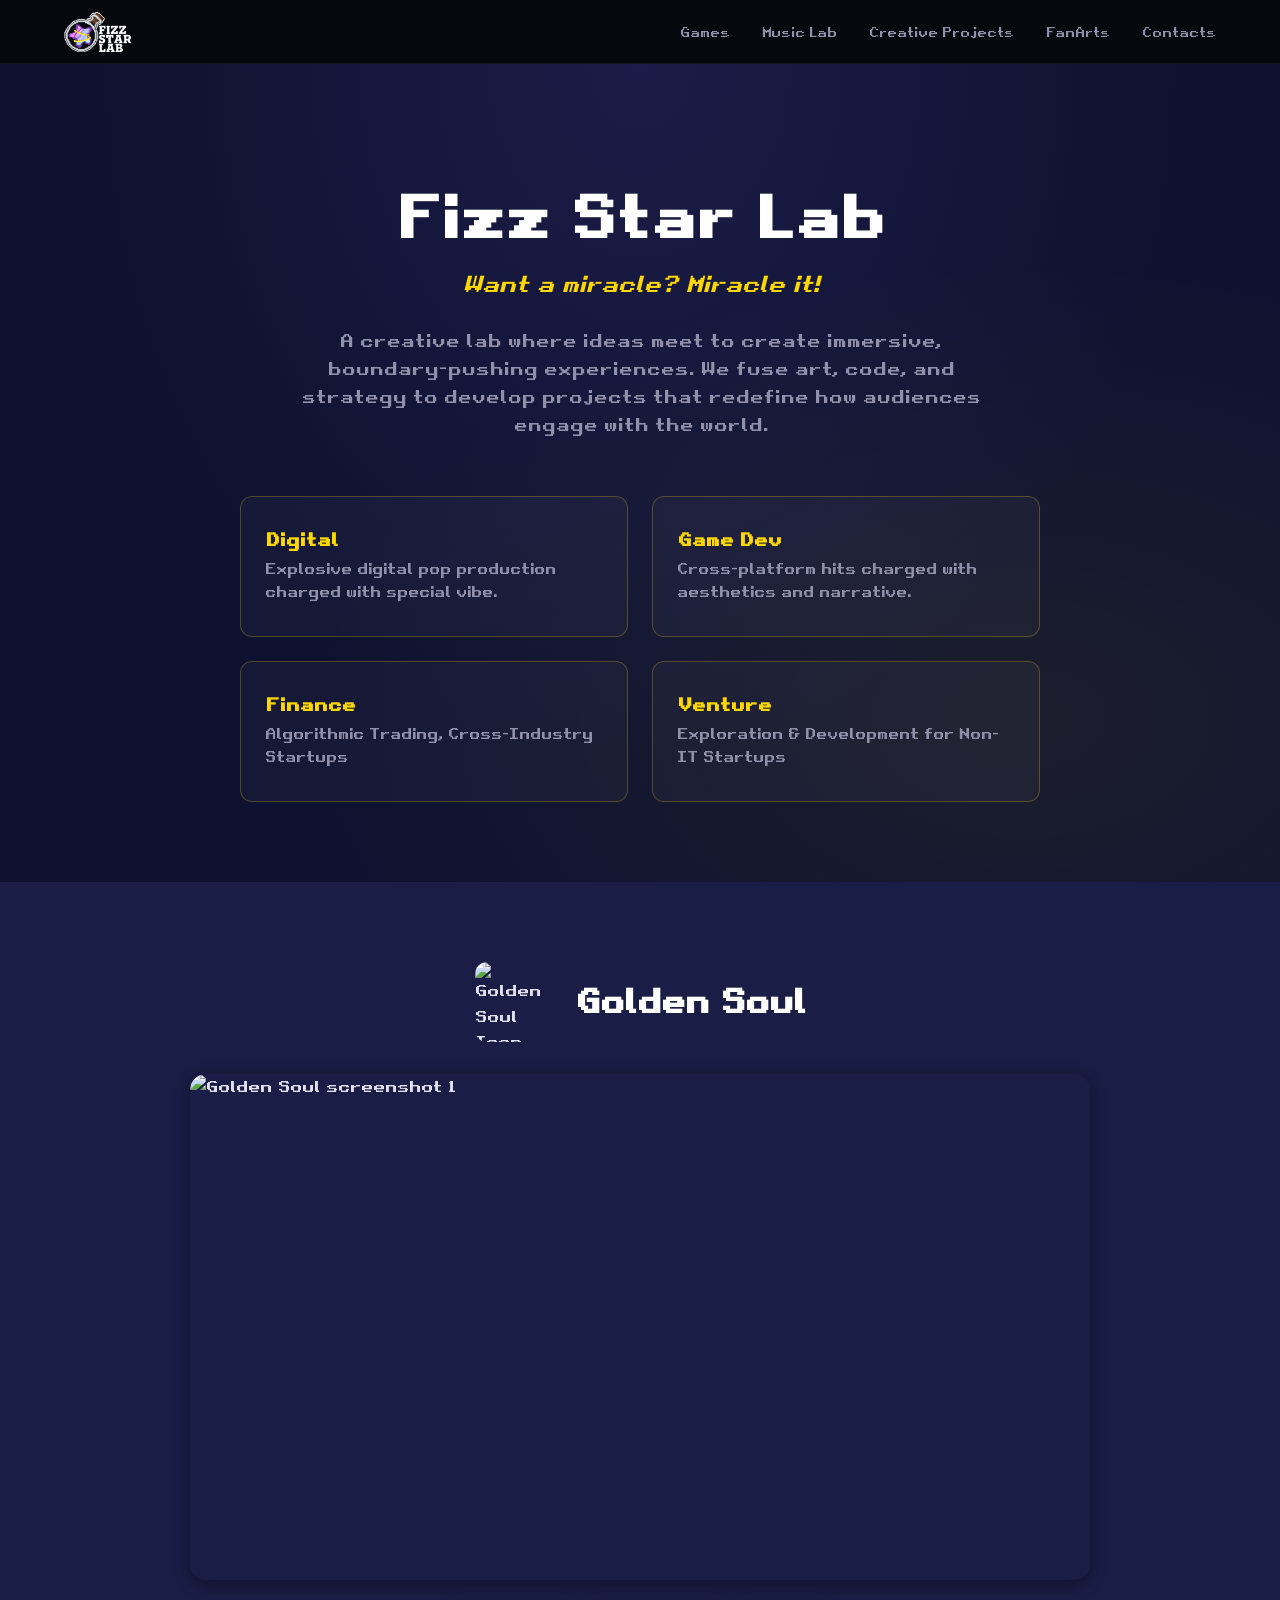
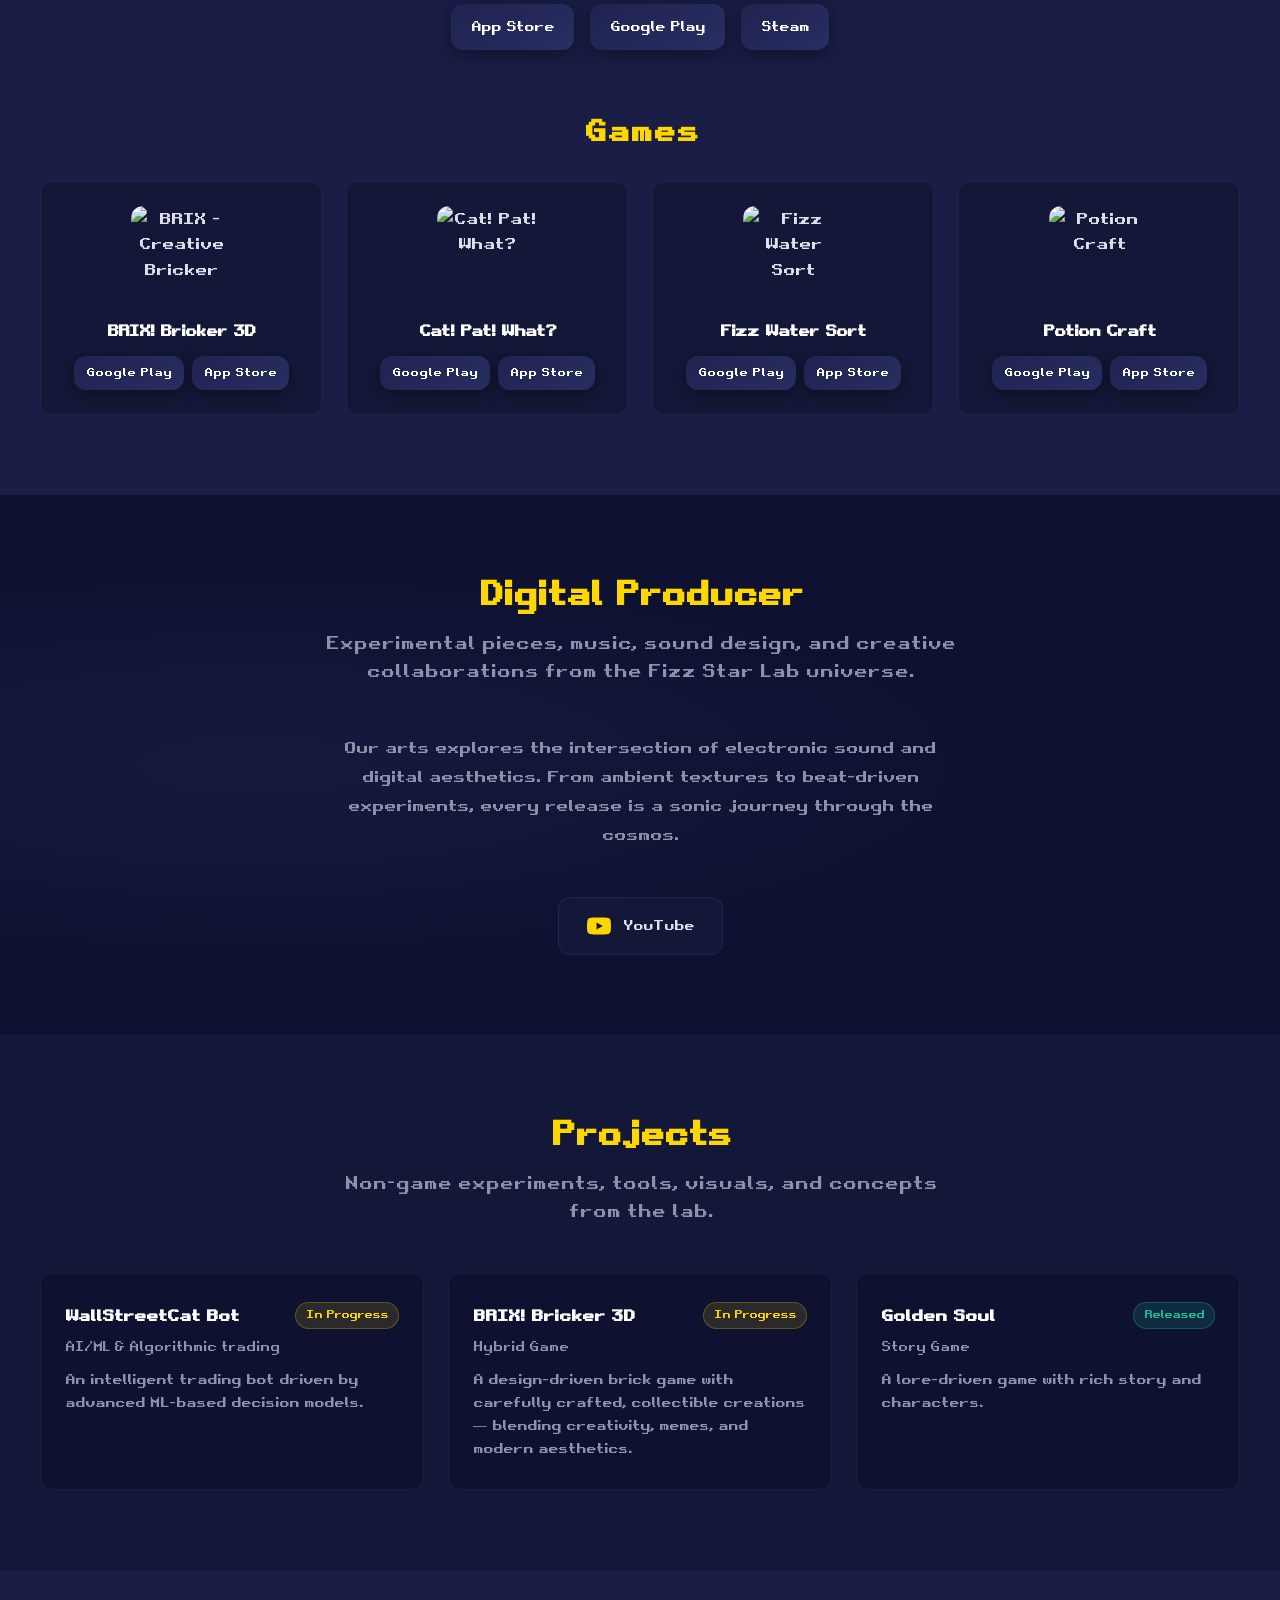
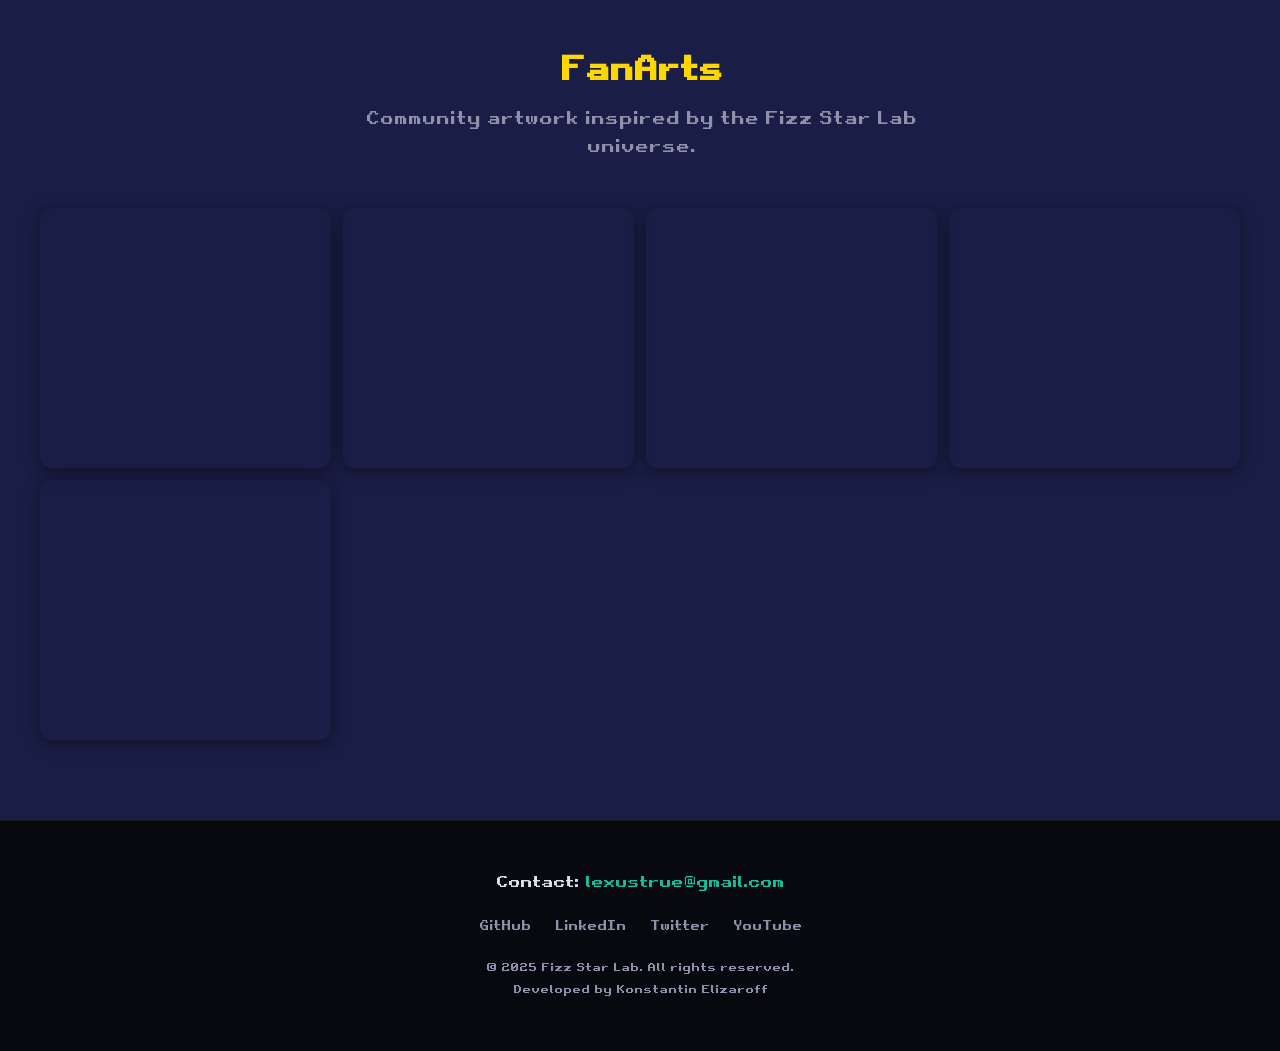
==== index.html @ 21f0bbc7 "SSS" ====
<!DOCTYPE html>
<html lang="en">
<head>
    <meta charset="UTF-8">
    <meta name="viewport" content="width=device-width, initial-scale=1.0">
    <title>Fizz Star Lab</title>
    <link rel="stylesheet" href="css/variables.css">
    <link rel="stylesheet" href="css/base.css">
    <link rel="stylesheet" href="css/header.css">
    <link rel="stylesheet" href="css/hero.css">
    <link rel="stylesheet" href="css/games.css">
    <link rel="stylesheet" href="css/music.css">
    <link rel="stylesheet" href="css/projects.css">
    <link rel="stylesheet" href="css/fanarts.css">
    <link rel="stylesheet" href="css/footer.css">
</head>
<body>

    <!-- Header -->
    <header class="header">
        <div class="header-inner">
            <a href="#" class="header-logo">
                <img src="Logo.png" alt="Fizz Star Lab">
            </a>
            <nav>
                <ul class="nav-list" id="nav-list">
                    <li><a href="#games">Games</a></li>
                    <li><a href="#music">Music Lab</a></li>
                    <li><a href="#projects">Creative Projects</a></li>
                    <li><a href="#fanarts">FanArts</a></li>
                    <li><a href="#contacts">Contacts</a></li>
                </ul>
            </nav>
            <button class="nav-toggle" id="nav-toggle" aria-label="Toggle navigation">
                <span></span>
                <span></span>
                <span></span>
            </button>
        </div>
    </header>

    <main>

        <!-- Hero -->
        <section class="hero" id="hero">
            <div class="hero-inner">
                <h1>Fizz Star Lab</h1>
                <p class="hero-tagline">Want a miracle? Miracle it!</p>
                <p class="hero-description">A creative lab where ideas meet to create immersive, boundary-pushing experiences. We fuse art, code, and strategy to develop projects that redefine how audiences engage with the world.</p>

                <div class="hero-blocks">
                    <div class="hero-block">
                        <h3>Digital</h3>
                        <p>Explosive digital pop production charged with special vibe.</p>
                    </div>
                    <div class="hero-block">
                        <h3>Game Dev</h3>
                        <p>Cross-platform hits charged with aesthetics and narrative.</p>
                    </div>
                    <div class="hero-block">
                        <h3>Finance</h3>
                        <p>Algorithmic Trading, Cross-Industry Startups</p>
                    </div>
                    <div class="hero-block">
                        <h3>Venture</h3>
                        <p>Exploration & Development for Non-IT Startups</p>
                    </div>

                </div>
            </div>
        </section>

        <!-- Games -->
        <section class="games" id="games">

            <!-- Featured Game -->
            <div class="featured-game">
                <div class="game-header">
                    <img src="https://play-lh.googleusercontent.com/RQb5wXfgSaN10TaT68NYY-F5leTixrLYQvpciBe3yD_vZ_hIrSQ9MDxgzmvte7-kuQ=w480-h960" alt="Golden Soul Icon">
                    <h2>Golden Soul</h2>
                </div>

                <div class="carousel-container">
                    <div class="carousel-track" id="carousel-track">
                        <div class="carousel-item"><img src="https://play-lh.googleusercontent.com/cd1hkx2wunryaz6hon7ZM-L05PI-WrTWgqg_xlVYeYN20N4nrsreixSoh0e4rxhBa-oh=w1052-h592" alt="Golden Soul screenshot 1"></div>
                        <div class="carousel-item"><img src="https://play-lh.googleusercontent.com/m3zrQJurebPhJOngMb-CbPkQ2h8HHdvFBBdxhyxqOncNB2In1sL4j_1gTLVi960uDO6i=w1052-h592" alt="Golden Soul screenshot 2"></div>
                        <div class="carousel-item"><img src="https://play-lh.googleusercontent.com/sHex5SbLeKKI-CxneqzYoWuBx6HSpEm4B3xRPvm2gfTM7kVStRHJKKlgXT3KerECA0Qt=w1052-h592" alt="Golden Soul screenshot 3"></div>
                        <div class="carousel-item"><img src="https://play-lh.googleusercontent.com/9dGY7IeJx8TojmcLaXBxTZvQgFbYJJXNlLy0V9Q1P_nBSRe-49RBLyyC949n_KKJuA=w1052-h592" alt="Golden Soul screenshot 4"></div>
                        <div class="carousel-item"><img src="https://play-lh.googleusercontent.com/FOaPC4JAmIQ-HxgFaxS_WCdVHlozp3-cnuoENw41l1bWoMbTLS6i0LLT_WjA-WitQgE=w1052-h592" alt="Golden Soul screenshot 5"></div>
                        <div class="carousel-item"><img src="https://play-lh.googleusercontent.com/yTydUwbCr6p2yEvReb1Z4uLen9laDDUItE1Vh40aVZGMY3QJW3GzGOFn3gY9BshvAuA=w1052-h592" alt="Golden Soul screenshot 6"></div>
                    </div>
                </div>

                <div class="store-buttons">
                    <a class="store-btn" href="https://apps.apple.com/us/app/golden-soul/id6499178439" target="_blank">App Store</a>
                    <a class="store-btn" href="https://play.google.com/store/apps/details?id=com.Lexuslight.Goldensoul" target="_blank">Google Play</a>
                    <a class="store-btn" href="https://store.steampowered.com/app/3410120/Golden_Soul" target="_blank">Steam</a>
                </div>
            </div>

            <!-- More Games -->
            <div class="more-games">
                <h2>Games</h2>
                <div class="games-grid">

                    <div class="game-card">
                        <img src="https://play-lh.googleusercontent.com/Z0gl4DE6Qfkoxyq5HENMUImmR_oz20Yl1lIcI10MakXgC20HR5hXcLncznztwBQDjAiwmtJq913rOecLoonGgg=w480-h960" alt="BRIX - Creative Bricker">
                        <h3>BRIX! Bricker 3D</h3>
                        <div class="store-buttons">
                            <a class="store-btn" href="https://play.google.com/store/apps/details?id=com.FizzStarLab.BrixBricker&hl=en" target="_blank">Google Play</a>
                            <a class="store-btn" href="https://apps.apple.com/us/app/brix-constructor-3d/id6751990536" target="_blank">App Store</a>
                        </div>
                    </div>

                    <div class="game-card">
                        <img src="https://play-lh.googleusercontent.com/1m1oPZGiB8x6e2OututmSntbVlAKAiz8lew-3jAUKRM_bTYv9sQVfOSP28m2veNoBqM=w480-h960" alt="Cat! Pat! What?">
                        <h3>Cat! Pat! What?</h3>
                        <div class="store-buttons">
                            <a class="store-btn" href="https://play.google.com/store/apps/details?id=com.FizzStarLab.WordCatPatWhat&hl=en" target="_blank">Google Play</a>
                            <a class="store-btn" href="https://apps.apple.com/us/app/word-mystery-cat-pat-what/id6717603714" target="_blank">App Store</a>
                        </div>
                    </div>

                    <div class="game-card">
                        <img src="https://play-lh.googleusercontent.com/ueZBmd_ZDuFHd8c-DYZS24X17L_DpJK0_Nz_dvYPvPLW-KOBPRM7nk12VkmmCMJ8lgk=w480-h960" alt="Fizz Water Sort">
                        <h3>Fizz Water Sort</h3>
                        <div class="store-buttons">
                            <a class="store-btn" href="https://play.google.com/store/apps/details?id=com.FizzStarLab.FizzWaterSort&hl=en" target="_blank">Google Play</a>
                            <a class="store-btn" href="https://apps.apple.com/ml/app/relax-zone-fizzy-color-sort/id6737144352" target="_blank">App Store</a>
                        </div>
                    </div>

                    <div class="game-card">
                        <img src="https://play-lh.googleusercontent.com/6ZVS8US9OW-OfcoGjFP3MMjeYM0ZYMNqYNfR5jd0KXezVN2GahBo0VdJQ61OMnCzsi4=w480-h960" alt="Potion Craft">
                        <h3>Potion Craft</h3>
                        <div class="store-buttons">
                            <a class="store-btn" href="https://play.google.com/store/apps/details?id=com.FizzStarLab.PotionCraft&hl=en" target="_blank">Google Play</a>
                            <a class="store-btn" href="https://apps.apple.com/tw/app/potion-sort-pixel-color-sort/id6737445364" target="_blank">App Store</a>
                        </div>
                    </div>

                </div>
            </div>
        </section>

        <!-- Music Label -->
        <section class="music" id="music">
            <div class="music-inner">
                <h2 class="section-title">Digital Producer</h2>
                <p class="section-subtitle">Experimental pieces, music, sound design, and creative collaborations from the Fizz Star Lab universe.</p>

                <p class="music-intro">Our arts explores the intersection of electronic sound and digital aesthetics. From ambient textures to beat-driven experiments, every release is a sonic journey through the cosmos.</p>

                <div class="music-platforms">

                    <a class="music-link" href="https://www.youtube.com/@TheRealLexusLight" target="_blank">
                        <svg viewBox="0 0 24 24" xmlns="http://www.w3.org/2000/svg"><path d="M23.498 6.186a3.016 3.016 0 0 0-2.122-2.136C19.505 3.545 12 3.545 12 3.545s-7.505 0-9.377.505A3.017 3.017 0 0 0 .502 6.186C0 8.07 0 12 0 12s0 3.93.502 5.814a3.016 3.016 0 0 0 2.122 2.136c1.871.505 9.376.505 9.376.505s7.505 0 9.377-.505a3.015 3.015 0 0 0 2.122-2.136C24 15.93 24 12 24 12s0-3.93-.502-5.814zM9.545 15.568V8.432L15.818 12l-6.273 3.568z"/></svg>
                        YouTube
                    </a>
                    <!-- <a class="music-link" href="#" target="_blank" >
                        <svg viewBox="0 0 24 24" xmlns="http://www.w3.org/2000/svg"><path d="M1.175 12.225c-.051 0-.094.046-.101.1l-.233 2.154.233 2.105c.007.058.05.098.101.098.05 0 .09-.04.099-.098l.255-2.105-.27-2.154c-.009-.06-.049-.1-.084-.1zm1.697-1.225c-.064 0-.116.05-.124.108l-.217 3.276.217 3.153c.008.06.06.108.124.108.063 0 .115-.049.123-.108l.246-3.153-.246-3.276c-.008-.058-.06-.108-.123-.108zm1.77-.755c-.076 0-.14.06-.148.13l-.195 4.031.195 3.862c.008.07.072.13.148.13.074 0 .137-.06.145-.13l.22-3.862-.22-4.031c-.008-.07-.071-.13-.145-.13zm1.783-.391c-.09 0-.163.07-.171.155l-.175 4.422.175 4.117c.008.085.082.155.171.155.088 0 .161-.07.169-.155l.197-4.117-.197-4.422c-.008-.085-.081-.155-.169-.155zm1.799-.391c-.101 0-.185.084-.192.185l-.156 4.813.156 4.334c.007.101.091.185.192.185.1 0 .184-.084.191-.185l.176-4.334-.176-4.813c-.007-.101-.091-.185-.191-.185zm1.824-.235c-.114 0-.207.094-.213.21l-.138 5.048.138 4.489c.006.116.099.21.213.21.114 0 .207-.094.213-.21l.155-4.489-.155-5.048c-.006-.116-.099-.21-.213-.21zm1.84.094c-.126 0-.228.104-.234.234l-.119 4.72.119 4.621c.006.13.108.234.234.234.125 0 .227-.104.233-.234l.134-4.621-.134-4.72c-.006-.13-.108-.234-.233-.234zm1.864-.546c-.14 0-.253.114-.259.26l-.1 5.266.1 4.715c.006.145.119.26.259.26.139 0 .252-.115.258-.26l.113-4.715-.113-5.266c-.006-.146-.119-.26-.258-.26zm1.883-.3c-.152 0-.275.124-.281.28l-.082 5.566.082 4.777c.006.156.129.28.281.28.151 0 .274-.124.28-.28l.093-4.777-.093-5.566c-.006-.156-.129-.28-.28-.28zm1.912-.225c-.165 0-.3.135-.305.305l-.063 5.791.063 4.812c.005.17.14.305.305.305.164 0 .299-.135.304-.305l.071-4.812-.071-5.791c-.005-.17-.14-.305-.304-.305zm1.932.228c-.178 0-.321.145-.327.328l-.044 5.563.044 4.831c.006.183.149.328.327.328.177 0 .32-.145.326-.328l.049-4.831-.049-5.563c-.006-.183-.149-.328-.326-.328zm1.951-.775c-.19 0-.344.155-.35.35l-.025 6.338.025 4.825c.006.195.16.35.35.35.189 0 .343-.155.349-.35l.028-4.825-.028-6.338c-.006-.195-.16-.35-.349-.35zm1.97-.295c-.202 0-.366.165-.371.371l-.007 6.633.007 4.811c.005.206.169.371.371.371.201 0 .365-.165.37-.371l.008-4.811-.008-6.633c-.005-.206-.169-.371-.37-.371zm2.643 2.423c-.106 0-.192.043-.265.107-.073.064-.119.155-.119.261v4.337c0 .106.046.197.119.261.073.064.159.107.265.107.105 0 .191-.043.264-.107.073-.064.119-.155.119-.261V12.26c0-.106-.046-.197-.119-.261-.073-.064-.159-.107-.264-.107zm-1.358.528c-.213 0-.386.174-.391.389v4.016c.005.215.178.389.391.389.213 0 .386-.174.391-.389v-4.016c-.005-.215-.178-.389-.391-.389z"/></svg>
                        SoundCloud
                    </a>
                    <a class="music-link" href="#" target="_blank">
                        <svg viewBox="0 0 24 24" xmlns="http://www.w3.org/2000/svg"><path d="M12 0C5.4 0 0 5.4 0 12s5.4 12 12 12 12-5.4 12-12S18.66 0 12 0zm5.521 17.34c-.24.359-.66.48-1.021.24-2.82-1.74-6.36-2.101-10.561-1.141-.418.122-.779-.179-.899-.539-.12-.421.18-.78.54-.9 4.56-1.021 8.52-.6 11.64 1.32.42.18.479.659.301 1.02zm1.44-3.3c-.301.42-.841.6-1.262.3-3.239-1.98-8.159-2.58-11.939-1.38-.479.12-1.02-.12-1.14-.6-.12-.48.12-1.021.6-1.141C9.6 9.9 15 10.561 18.72 12.84c.361.181.54.78.241 1.2zm.12-3.36C15.24 8.4 8.82 8.16 5.16 9.301c-.6.179-1.2-.181-1.38-.721-.18-.601.18-1.2.72-1.381 4.26-1.26 11.28-1.02 15.721 1.621.539.3.719 1.02.419 1.56-.299.421-1.02.599-1.559.3z"/></svg>
                        Spotify
                    </a>
                     -->
                </div>
            </div>
        </section>

        <!-- Creative Projects -->
        <section class="projects" id="projects">
            <div class="projects-inner">
                <h2 class="section-title">Projects</h2>
                <p class="section-subtitle">Non-game experiments, tools, visuals, and concepts from the lab.</p>

                <div class="projects-grid">

                    <div class="project-card">
                        <div class="project-card-header">
                            <h3>WallStreetCat Bot</h3>
                            <span class="project-status in-progress">In Progress</span>
                        </div>
                        <p class="project-type">AI/ML & Algorithmic trading</p>
                        <p class="project-description">An intelligent trading bot driven by advanced ML-based decision models.</p>
                    </div>

                    <div class="project-card">
                        <div class="project-card-header">
                            <h3>BRIX! Bricker 3D</h3>
                            <span class="project-status in-progress">In Progress</span>
                        </div>
                        <p class="project-type">Hybrid Game</p>
                        <p class="project-description">A design-driven brick game with carefully crafted, collectible creations — blending creativity, memes, and modern aesthetics.</p>
                    </div>
                    
                    <div class="project-card">
                        <div class="project-card-header">
                            <h3>Golden Soul</h3>
                            <span class="project-status released">Released</span>
                        </div>
                        <p class="project-type">Story Game</p>
                        <p class="project-description">A lore-driven game with rich story and characters.</p>
                    </div>
<!-- 
                    <div class="project-card">
                        <div class="project-card-header">
                            <h3>Neon Synthesis</h3>
                            <span class="project-status concept">Concept</span>
                        </div>
                        <p class="project-type">Audio-Visual Experiment</p>
                        <p class="project-description">An audio-reactive visual experience that transforms sound frequencies into flowing neon geometry in real time.</p>
                    </div> -->

                </div>
            </div>
        </section>

        <!-- FanArts -->
        <section class="fanarts" id="fanarts">
            <div class="fanarts-inner">
                <h2 class="section-title">FanArts</h2>
                <p class="section-subtitle">Community artwork inspired by the Fizz Star Lab universe.</p>

                <div class="fanarts-gallery">
                    <a class="fanart-item" href="https://sun9-3.userapi.com/impg/LIcZ_xhUK1RLuwK6n51hihM6Ym8Vli-o58EjXg/XHnXGgoMMvQ.jpg?size=1200x900&quality=95&sign=7dc73fd73625f7ef5d6a2180c856c551&type=album" target="_blank" style="background-image: url('https://sun9-3.userapi.com/impg/LIcZ_xhUK1RLuwK6n51hihM6Ym8Vli-o58EjXg/XHnXGgoMMvQ.jpg?size=1200x900&quality=95&sign=7dc73fd73625f7ef5d6a2180c856c551&type=album');"></a>
                    <a class="fanart-item" href="https://sun9-42.userapi.com/impg/kZoBg6klr-T_ggzjTcEfGCCbeiqQTmY1WL7pPA/4pmVGqnohQM.jpg?size=2310x2089&quality=95&sign=94c31d6816f6ba90148e14ca97497483&type=album" target="_blank" style="background-image: url('https://sun9-42.userapi.com/impg/kZoBg6klr-T_ggzjTcEfGCCbeiqQTmY1WL7pPA/4pmVGqnohQM.jpg?size=2310x2089&quality=95&sign=94c31d6816f6ba90148e14ca97497483&type=album');"></a>
                    <a class="fanart-item" href="https://sun9-12.userapi.com/impg/noQCPSrFU1rk3LI6xAHWDPI-fdjyCJKZRAa4Pw/2hn2hyOnXLQ.jpg?size=2000x2000&quality=95&sign=b56c45cd82ee08a0ca0370f7bd4aaa1b&type=album" target="_blank" style="background-image: url('https://sun9-12.userapi.com/impg/noQCPSrFU1rk3LI6xAHWDPI-fdjyCJKZRAa4Pw/2hn2hyOnXLQ.jpg?size=2000x2000&quality=95&sign=b56c45cd82ee08a0ca0370f7bd4aaa1b&type=album');"></a>
                    <a class="fanart-item" href="https://sun9-33.userapi.com/impg/4_HtjVuROozF315S-kpJ8HZD0g_mN_OODdUMAw/SAgjqXfSR5c.jpg?size=1100x972&quality=95&sign=5cef702329b9f1414fb01515f1211ecf&type=album" target="_blank" style="background-image: url('https://sun9-33.userapi.com/impg/4_HtjVuROozF315S-kpJ8HZD0g_mN_OODdUMAw/SAgjqXfSR5c.jpg?size=1100x972&quality=95&sign=5cef702329b9f1414fb01515f1211ecf&type=album');"></a>
                    <a class="fanart-item" href="https://sun9-52.userapi.com/impg/6lv_Lc7lC0j2rDnBBFuUXC4BcjANY05ywlDQdg/S_ZN0ACZfY8.jpg?size=2560x1829&quality=95&sign=84cb4042bf9d03442def148f65d06b5f&type=album" target="_blank" style="background-image: url('https://sun9-52.userapi.com/impg/6lv_Lc7lC0j2rDnBBFuUXC4BcjANY05ywlDQdg/S_ZN0ACZfY8.jpg?size=2560x1829&quality=95&sign=84cb4042bf9d03442def148f65d06b5f&type=album');"></a>
                </div>
            </div>
        </section>

    </main>

    <!-- Footer -->
    <footer class="footer" id="contacts">
        <div class="footer-inner">
            <div class="footer-contact">
                <p>Contact: <a href="mailto:lexustrue@gmail.com">lexustrue@gmail.com</a></p>
            </div>
            <div class="footer-social">
                <a href="https://github.com/lexuslight" target="_blank">GitHub</a>
                <a href="https://www.linkedin.com/in/konstantin-elizaroff-511846232/" target="_blank">LinkedIn</a>
                <a href="https://x.com/lexus_light" target="_blank">Twitter</a>
                <a href="https://www.youtube.com/@TheRealLexusLight" target="_blank">YouTube</a>
            </div>
            <div class="footer-copy">
                <p>&copy; 2025 Fizz Star Lab. All rights reserved.</p>
                <p>Developed by Konstantin Elizaroff</p>
            </div>
        </div>
    </footer>

    <script src="js/main.js"></script>

</body>
</html>
---- css/variables.css ----
:root {
    /* Background colors */
    --bg-primary: #08080f;
    --bg-surface-1: #0e1230;
    --bg-surface-2: #141838;
    --bg-surface-3: #1a1d45;
    --bg-surface-4: #1f2350;

    /* Accent colors */
    --accent-gold: #ffd700;
    --accent-gold-dim: rgba(255, 215, 0, 0.1);
    --accent-gold-border: rgba(255, 215, 0, 0.25);
    --accent-violet: #7b68ee;

    /* Text colors */
    --text-primary: #e0e0ec;
    --text-secondary: #9090aa;
    --text-white: #ffffff;
    --text-link: #1abc9c;

    /* Typography */
    --font-primary: 'RetroGaming', sans-serif;

    /* Layout */
    --max-width: 1200px;
    --header-height: 64px;
    --section-padding: 80px 24px;
    --section-padding-mobile: 48px 16px;

    /* Transitions */
    --transition-fast: 0.2s ease;
    --transition-base: 0.3s ease;

    /* Borders & Shadows */
    --radius-md: 12px;
    --radius-lg: 16px;
    --shadow-card: 0 4px 16px rgba(0, 0, 0, 0.4);
    --shadow-card-hover: 0 8px 32px rgba(0, 0, 0, 0.5);
}
---- css/base.css ----
@font-face {
    font-family: 'RetroGaming';
    src: url('../Retro Gaming.ttf') format('truetype');
    font-weight: normal;
    font-style: normal;
    font-display: swap;
}

*,
*::before,
*::after {
    margin: 0;
    padding: 0;
    box-sizing: border-box;
}

html {
    scroll-behavior: smooth;
    scroll-padding-top: var(--header-height);
}

body {
    font-family: var(--font-primary);
    line-height: 1.6;
    color: var(--text-primary);
    background: var(--bg-primary);
}

img {
    max-width: 100%;
    height: auto;
    display: block;
}

a {
    color: inherit;
    text-decoration: none;
}

ul {
    list-style: none;
}

h1, h2, h3 {
    line-height: 1.2;
    color: var(--text-white);
}

.section-inner {
    max-width: var(--max-width);
    margin: 0 auto;
}

.section-title {
    font-size: 2em;
    color: var(--accent-gold);
    margin-bottom: 16px;
    text-align: center;
}

.section-subtitle {
    font-size: 1.1em;
    color: var(--text-secondary);
    text-align: center;
    max-width: 640px;
    margin: 0 auto 48px;
}

.card {
    background: var(--bg-surface-2);
    border: 1px solid rgba(255, 255, 255, 0.05);
    border-radius: var(--radius-md);
    padding: 24px;
    transition: transform var(--transition-base), box-shadow var(--transition-base);
}

.card:hover {
    transform: translateY(-4px);
    box-shadow: var(--shadow-card-hover);
}

.visually-hidden {
    position: absolute;
    width: 1px;
    height: 1px;
    overflow: hidden;
    clip: rect(0, 0, 0, 0);
    white-space: nowrap;
}
---- css/header.css ----
/* ── Sticky Header ── */
.header {
    position: sticky;
    top: 0;
    z-index: 100;
    height: var(--header-height);
    background: rgba(8, 8, 15, 0.92);
    backdrop-filter: blur(12px);
    -webkit-backdrop-filter: blur(12px);
    border-bottom: 1px solid rgba(255, 255, 255, 0.06);
}

.header-inner {
    max-width: var(--max-width);
    margin: 0 auto;
    height: 100%;
    display: flex;
    align-items: center;
    justify-content: space-between;
    padding: 0 24px;
}

/* Logo */
.header-logo img {
    height: 40px;
    width: auto;
}

/* Navigation */
.nav-list {
    display: flex;
    gap: 32px;
}

.nav-list a {
    font-size: 0.75em;
    color: var(--text-secondary);
    transition: color var(--transition-fast);
    white-space: nowrap;
}

.nav-list a:hover {
    color: var(--accent-gold);
}

/* Mobile toggle */
.nav-toggle {
    display: none;
    background: none;
    border: none;
    cursor: pointer;
    padding: 4px;
    flex-direction: column;
    gap: 5px;
}

.nav-toggle span {
    display: block;
    width: 24px;
    height: 2px;
    background: var(--text-primary);
    border-radius: 2px;
    transition: transform var(--transition-base), opacity var(--transition-base);
}

/* Mobile toggle active state */
.nav-toggle.active span:nth-child(1) {
    transform: translateY(7px) rotate(45deg);
}

.nav-toggle.active span:nth-child(2) {
    opacity: 0;
}

.nav-toggle.active span:nth-child(3) {
    transform: translateY(-7px) rotate(-45deg);
}

/* ── Responsive ── */
@media (max-width: 768px) {
    .nav-toggle {
        display: flex;
    }

    .nav-list {
        position: fixed;
        top: var(--header-height);
        left: 0;
        right: 0;
        bottom: 0;
        flex-direction: column;
        align-items: center;
        justify-content: center;
        gap: 32px;
        background: rgba(8, 8, 15, 0.97);
        backdrop-filter: blur(16px);
        -webkit-backdrop-filter: blur(16px);
        opacity: 0;
        visibility: hidden;
        transition: opacity var(--transition-base), visibility var(--transition-base);
    }

    .nav-list.open {
        opacity: 1;
        visibility: visible;
    }

    .nav-list a {
        font-size: 1em;
    }

}

@media (max-width: 768px) {
  .nav-list,
  .nav-toggle {
    display: none !important;
  }
}
---- css/hero.css ----
/* ── Hero Section ── */
.hero {
    padding: 120px 24px 80px;
    text-align: center;
    background:
        radial-gradient(ellipse at 50% 0%, rgba(123, 104, 238, 0.12) 0%, transparent 60%),
        radial-gradient(ellipse at 80% 80%, rgba(255, 215, 0, 0.06) 0%, transparent 50%),
        var(--bg-surface-1);
}

.hero-inner {
    max-width: var(--max-width);
    margin: 0 auto;
}

.hero h1 {
    font-size: 3.5em;
    color: var(--text-white);
    margin-bottom: 16px;
    letter-spacing: 0.02em;
}

.hero-tagline {
    font-size: 1.4em;
    color: var(--accent-gold);
    font-style: italic;
    margin-bottom: 24px;
}

.hero-description {
    font-size: 1.1em;
    color: var(--text-secondary);
    max-width: 700px;
    margin: 0 auto 56px;
}

/* Hero sub-blocks */
.hero-blocks {
    display: grid;
    grid-template-columns: repeat(2, 1fr);
    gap: 24px;
    max-width: 800px;
    margin: 0 auto;
}

.hero-block {
    padding: 32px 24px;
    background: rgba(255, 255, 255, 0.03);
    border: 1px solid var(--accent-gold-border);
    border-radius: var(--radius-md);
    text-align: left;
    transition: background var(--transition-base);
}

.hero-block:hover {
    background: rgba(255, 215, 0, 0.05);
}

.hero-block h3 {
    font-size: 1.1em;
    color: var(--accent-gold);
    margin-bottom: 8px;
}

.hero-block p {
    font-size: 0.9em;
    color: var(--text-secondary);
}

/* ── Responsive ── */
@media (max-width: 768px) {
    .hero {
        padding: 80px 16px 56px;
    }

    .hero h1 {
        font-size: 2.2em;
    }

    .hero-tagline {
        font-size: 1.1em;
    }

    .hero-description {
        font-size: 0.9em;
        margin-bottom: 40px;
    }

    .hero-blocks {
        grid-template-columns: 1fr;
    }
}
---- css/games.css ----
/* ── Games Section ── */
.games {
    padding: var(--section-padding);
    background: var(--bg-surface-3);
}

/* Featured Game */
.featured-game {
    max-width: var(--max-width);
    margin: 0 auto 64px;
}

.game-header {
    display: flex;
    align-items: center;
    justify-content: center;
    gap: 20px;
    margin-bottom: 32px;
}

.game-header img {
    width: 80px;
    height: 80px;
    border-radius: var(--radius-md);
}

.game-header h2 {
    font-size: 2em;
    color: var(--text-white);
    margin: 0;
}

/* Carousel */
.carousel-container {
    overflow: hidden;
    width: 100%;
    max-width: 900px;
    margin: 0 auto;
    border-radius: var(--radius-lg);
    box-shadow: var(--shadow-card);
}

.carousel-track {
    display: flex;
    transition: transform 0.5s ease;
}

.carousel-item {
    min-width: 100%;
}

.carousel-item img {
    width: 100%;
    height: auto;
    aspect-ratio: 16 / 9;
    object-fit: cover;
    display: block;
}

/* Store buttons */
.store-buttons {
    display: flex;
    justify-content: center;
    gap: 16px;
    margin-top: 24px;
    flex-wrap: wrap;
}

.store-btn {
    display: inline-block;
    padding: 12px 20px;
    font-size: 0.85em;
    font-family: var(--font-primary);
    color: var(--text-white);
    background: linear-gradient(145deg, var(--bg-surface-4), #292e63);
    border-radius: var(--radius-md);
    box-shadow: var(--shadow-card);
    transition: background var(--transition-base), transform var(--transition-fast);
}

.store-btn:hover {
    background: var(--accent-gold);
    color: var(--bg-surface-1);
    transform: translateY(-3px);
}

/* More Games */
.more-games {
    max-width: var(--max-width);
    margin: 0 auto;
}

.more-games h2 {
    text-align: center;
    font-size: 1.8em;
    color: var(--accent-gold);
    margin-bottom: 32px;
}

.games-grid {
    display: grid;
    grid-template-columns: repeat(auto-fit, minmax(220px, 1fr));
    gap: 24px;
}

.game-card {
    background: var(--bg-surface-2);
    border: 1px solid rgba(255, 255, 255, 0.05);
    border-radius: var(--radius-md);
    padding: 24px;
    text-align: center;
    transition: transform var(--transition-base), box-shadow var(--transition-base);
}

.game-card:hover {
    transform: translateY(-4px);
    box-shadow: var(--shadow-card-hover);
}

.game-card img {
    width: 100px;
    height: 100px;
    border-radius: var(--radius-md);
    margin: 0 auto 16px;
}

.game-card h3 {
    font-size: 0.95em;
    margin-bottom: 12px;
}

.game-card .store-buttons {
    margin-top: 16px;
    gap: 8px;
}

.game-card .store-btn {
    font-size: 0.7em;
    padding: 8px 12px;
}

/* ── Responsive ── */
@media (max-width: 768px) {
    .games {
        padding: var(--section-padding-mobile);
    }

    .game-header {
        flex-direction: column;
        gap: 12px;
    }

    .game-header img {
        width: 64px;
        height: 64px;
    }

    .game-header h2 {
        font-size: 1.5em;
    }

    .store-buttons {
        flex-direction: column;
        align-items: center;
    }

    .store-btn {
        width: 80%;
        text-align: center;
    }

    .games-grid {
        grid-template-columns: repeat(auto-fit, minmax(160px, 1fr));
        gap: 16px;
    }

    .game-card img {
        width: 80px;
        height: 80px;
    }
}
---- css/music.css ----
/* ── Music Label Section ── */
.music {
    padding: var(--section-padding);
    background:
        radial-gradient(ellipse at 20% 50%, rgba(123, 104, 238, 0.08) 0%, transparent 50%),
        var(--bg-surface-1);
}

.music-inner {
    max-width: var(--max-width);
    margin: 0 auto;
    text-align: center;
}

.music-intro {
    font-size: 1em;
    color: var(--text-secondary);
    max-width: 640px;
    margin: 0 auto 48px;
    line-height: 1.8;
}

.music-platforms {
    display: flex;
    justify-content: center;
    gap: 24px;
    flex-wrap: wrap;
}

.music-link {
    display: flex;
    align-items: center;
    gap: 12px;
    padding: 16px 28px;
    background: var(--bg-surface-2);
    border: 1px solid rgba(255, 255, 255, 0.06);
    border-radius: var(--radius-md);
    color: var(--text-primary);
    font-size: 0.85em;
    font-family: var(--font-primary);
    transition: border-color var(--transition-base), transform var(--transition-fast), background var(--transition-base);
}

.music-link:hover {
    border-color: var(--accent-gold-border);
    background: var(--accent-gold-dim);
    transform: translateY(-2px);
}

.music-link svg {
    width: 24px;
    height: 24px;
    fill: var(--accent-gold);
    flex-shrink: 0;
}

/* ── Responsive ── */
@media (max-width: 768px) {
    .music {
        padding: var(--section-padding-mobile);
    }

    .music-intro {
        font-size: 0.85em;
    }

    .music-platforms {
        flex-direction: column;
        align-items: center;
    }

    .music-link {
        width: 80%;
        justify-content: center;
    }
}
---- css/projects.css ----
/* ── Creative Projects Section ── */
.projects {
    padding: var(--section-padding);
    background: var(--bg-surface-2);
}

.projects-inner {
    max-width: var(--max-width);
    margin: 0 auto;
}

.projects-grid {
    display: grid;
    grid-template-columns: repeat(auto-fit, minmax(280px, 1fr));
    gap: 24px;
}

.project-card {
    background: var(--bg-surface-1);
    border: 1px solid rgba(255, 255, 255, 0.05);
    border-radius: var(--radius-md);
    padding: 28px 24px;
    transition: transform var(--transition-base), box-shadow var(--transition-base);
}

.project-card:hover {
    transform: translateY(-4px);
    box-shadow: var(--shadow-card-hover);
}

.project-card-header {
    display: flex;
    align-items: center;
    justify-content: space-between;
    margin-bottom: 8px;
}

.project-card h3 {
    font-size: 1em;
    color: var(--text-white);
}

.project-status {
    font-size: 0.65em;
    padding: 4px 10px;
    border-radius: 20px;
    font-family: var(--font-primary);
    white-space: nowrap;
}

.project-status.released {
    background: rgba(26, 188, 156, 0.15);
    color: #1abc9c;
    border: 1px solid rgba(26, 188, 156, 0.3);
}

.project-status.in-progress {
    background: rgba(255, 215, 0, 0.12);
    color: var(--accent-gold);
    border: 1px solid var(--accent-gold-border);
}

.project-status.concept {
    background: rgba(123, 104, 238, 0.12);
    color: var(--accent-violet);
    border: 1px solid rgba(123, 104, 238, 0.3);
}

.project-type {
    font-size: 0.75em;
    color: var(--text-secondary);
    margin-bottom: 12px;
}

.project-description {
    font-size: 0.85em;
    color: var(--text-secondary);
    line-height: 1.7;
}

/* ── Responsive ── */
@media (max-width: 768px) {
    .projects {
        padding: var(--section-padding-mobile);
    }

    .projects-grid {
        grid-template-columns: 1fr;
    }
}
---- css/fanarts.css ----
/* ── FanArts Section ── */
.fanarts {
    padding: var(--section-padding);
    background: var(--bg-surface-3);
}

.fanarts-inner {
    max-width: var(--max-width);
    margin: 0 auto;
}

.fanarts-gallery {
    display: grid;
    grid-template-columns: repeat(auto-fit, minmax(240px, 1fr));
    gap: 12px;
}

.fanart-item {
    display: block;
    height: 260px;
    border-radius: var(--radius-md);
    background-size: cover;
    background-position: center;
    box-shadow: var(--shadow-card);
    transition: transform var(--transition-base), box-shadow var(--transition-base);
    overflow: hidden;
}

.fanart-item:hover {
    transform: scale(1.03);
    box-shadow: var(--shadow-card-hover);
}

/* ── Responsive ── */
@media (max-width: 768px) {
    .fanarts {
        padding: var(--section-padding-mobile);
    }

    .fanarts-gallery {
        grid-template-columns: repeat(auto-fit, minmax(150px, 1fr));
        gap: 8px;
    }

    .fanart-item {
        height: 180px;
    }
}
---- css/footer.css ----
/* ── Footer ── */
.footer {
    padding: 48px 24px;
    background: var(--bg-primary);
    border-top: 1px solid rgba(255, 255, 255, 0.06);
    text-align: center;
}

.footer-inner {
    max-width: var(--max-width);
    margin: 0 auto;
}

.footer-contact {
    margin-bottom: 20px;
}

.footer-contact a {
    color: var(--text-link);
    transition: color var(--transition-fast);
}

.footer-contact a:hover {
    color: var(--text-white);
}

.footer-social {
    display: flex;
    justify-content: center;
    gap: 24px;
    margin-bottom: 24px;
}

.footer-social a {
    font-size: 0.8em;
    color: var(--text-secondary);
    transition: color var(--transition-fast);
}

.footer-social a:hover {
    color: var(--accent-gold);
}

.footer-copy {
    font-size: 0.7em;
    color: var(--text-secondary);
}

.footer-copy p {
    margin-bottom: 4px;
}

/* ── Responsive ── */
@media (max-width: 768px) {
    .footer {
        padding: 32px 16px;
    }

    .footer-social {
        flex-wrap: wrap;
        gap: 16px;
    }
}
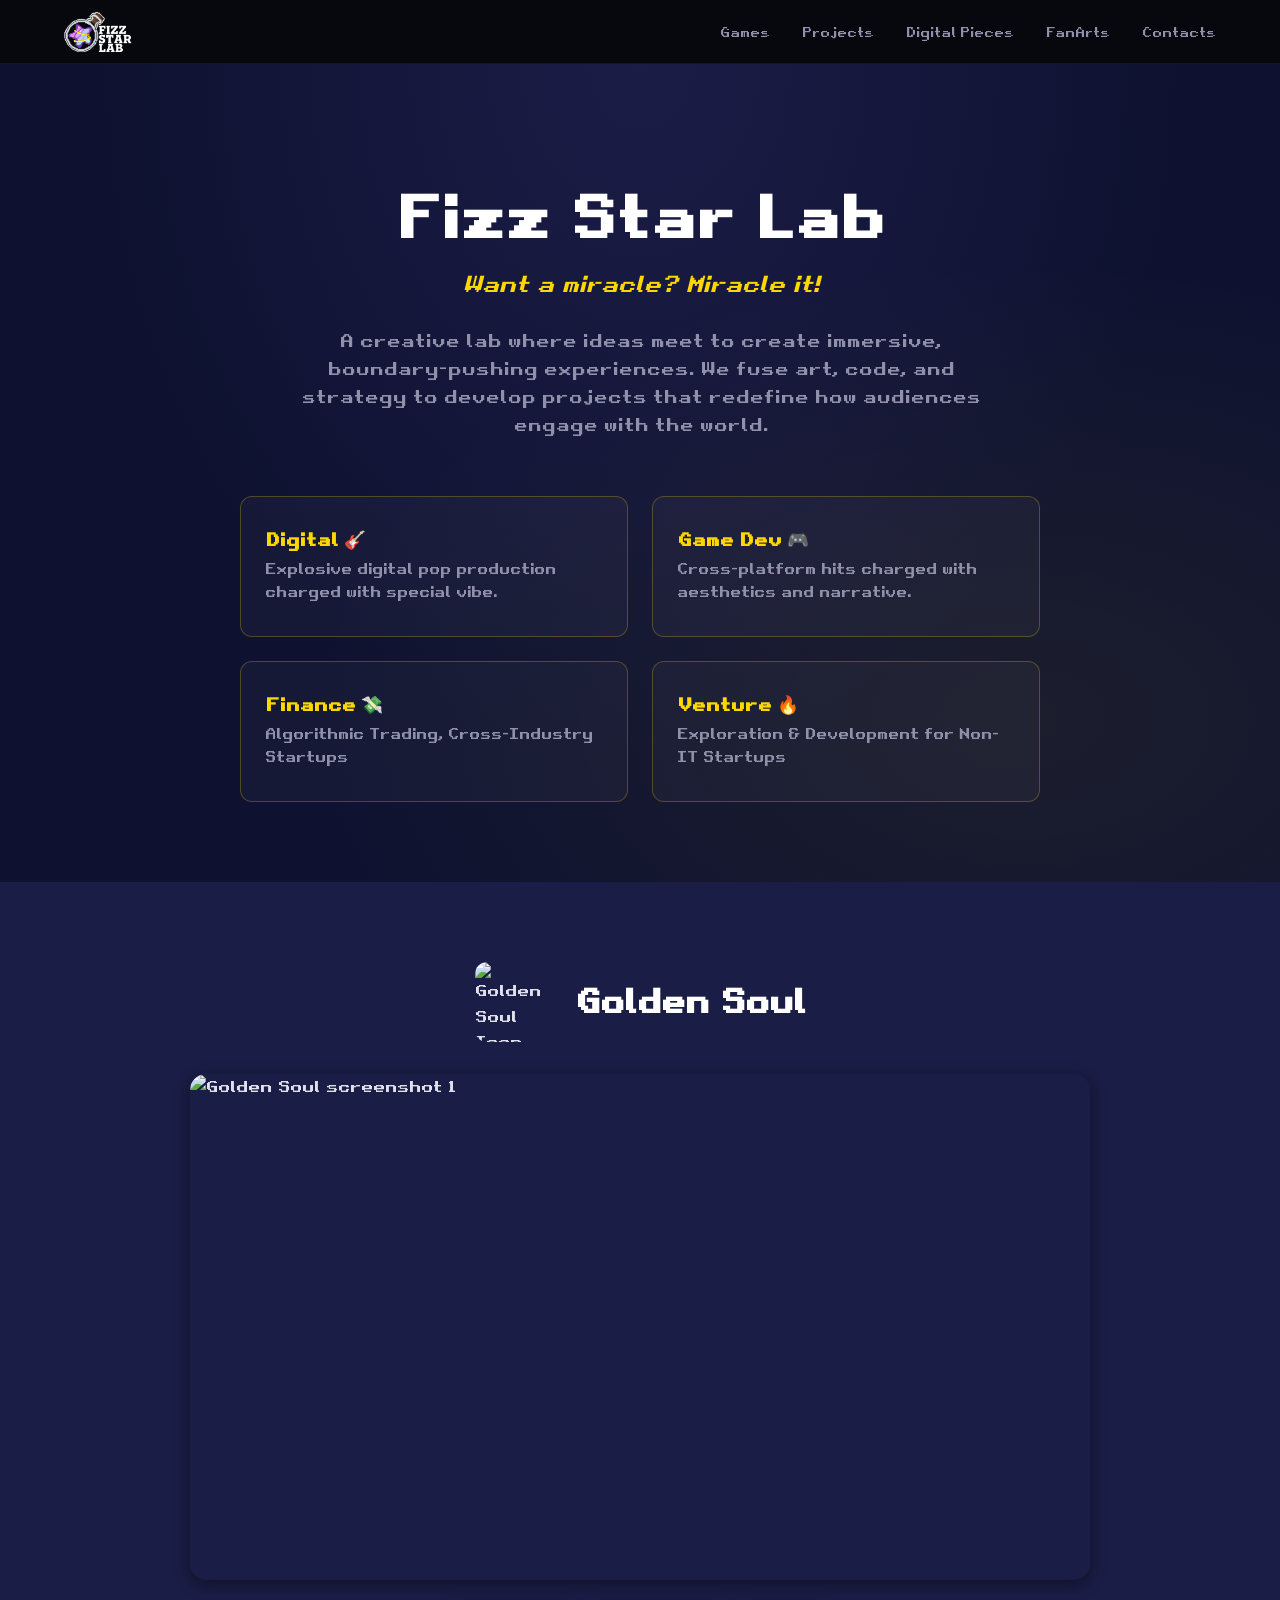
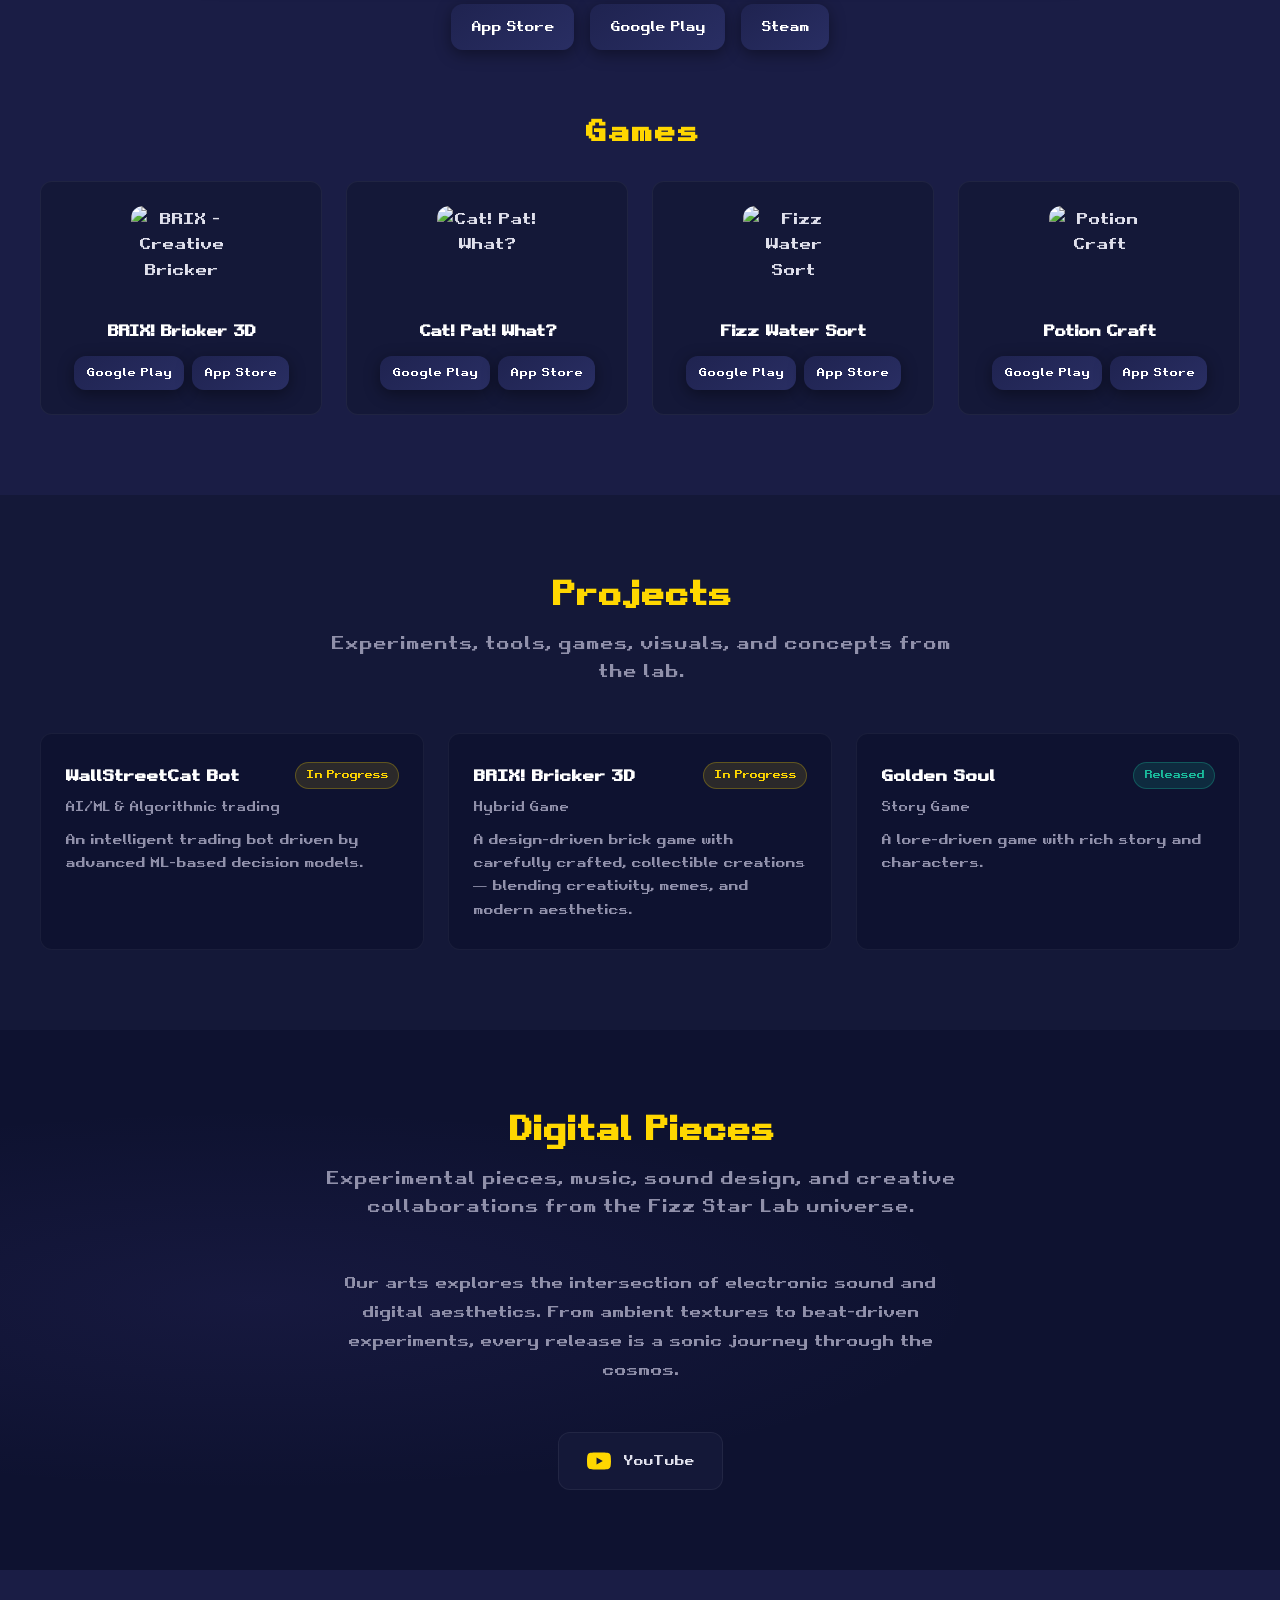
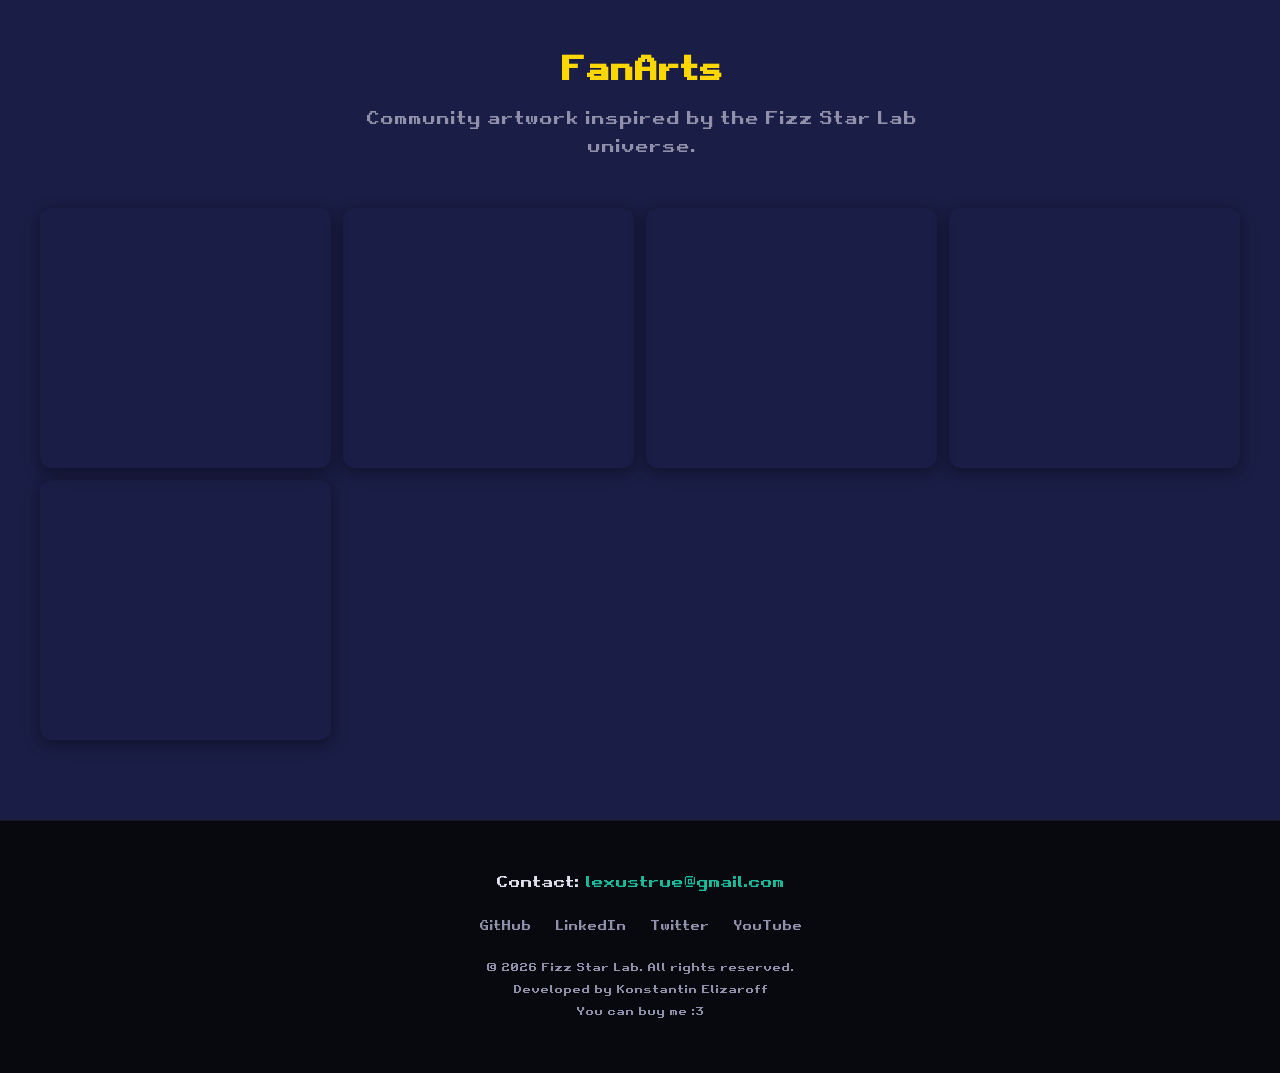
==== commit 54d544ec: "fsd" ====
--- a/index.html
+++ b/index.html
@@ -25,8 +25,8 @@
             <nav>
                 <ul class="nav-list" id="nav-list">
                     <li><a href="#games">Games</a></li>
-                    <li><a href="#music">Music Lab</a></li>
-                    <li><a href="#projects">Creative Projects</a></li>
+                    <li><a href="#projects">Projects</a></li>
+                    <li><a href="#music">Digital Pieces</a></li>
                     <li><a href="#fanarts">FanArts</a></li>
                     <li><a href="#contacts">Contacts</a></li>
                 </ul>
@@ -50,19 +50,19 @@
 
                 <div class="hero-blocks">
                     <div class="hero-block">
-                        <h3>Digital</h3>
+                        <h3>Digital 🎸</h3>
                         <p>Explosive digital pop production charged with special vibe.</p>
                     </div>
                     <div class="hero-block">
-                        <h3>Game Dev</h3>
+                        <h3>Game Dev 🎮</h3>
                         <p>Cross-platform hits charged with aesthetics and narrative.</p>
                     </div>
                     <div class="hero-block">
-                        <h3>Finance</h3>
+                        <h3>Finance 💸</h3>
                         <p>Algorithmic Trading, Cross-Industry Startups</p>
                     </div>
                     <div class="hero-block">
-                        <h3>Venture</h3>
+                        <h3>Venture 🔥</h3>
                         <p>Exploration & Development for Non-IT Startups</p>
                     </div>
 
@@ -143,10 +143,58 @@
             </div>
         </section>
 
+        <!-- Creative Projects -->
+        <section class="projects" id="projects">
+            <div class="projects-inner">
+                <h2 class="section-title">Projects</h2>
+                <p class="section-subtitle">Experiments, tools, games, visuals, and concepts from the lab.</p>
+
+                <div class="projects-grid">
+
+                    <div class="project-card">
+                        <div class="project-card-header">
+                            <h3>WallStreetCat Bot</h3>
+                            <span class="project-status in-progress">In Progress</span>
+                        </div>
+                        <p class="project-type">AI/ML & Algorithmic trading</p>
+                        <p class="project-description">An intelligent trading bot driven by advanced ML-based decision models.</p>
+                    </div>
+
+                    <div class="project-card">
+                        <div class="project-card-header">
+                            <h3>BRIX! Bricker 3D</h3>
+                            <span class="project-status in-progress">In Progress</span>
+                        </div>
+                        <p class="project-type">Hybrid Game</p>
+                        <p class="project-description">A design-driven brick game with carefully crafted, collectible creations — blending creativity, memes, and modern aesthetics.</p>
+                    </div>
+                    
+                    <div class="project-card">
+                        <div class="project-card-header">
+                            <h3>Golden Soul</h3>
+                            <span class="project-status released">Released</span>
+                        </div>
+                        <p class="project-type">Story Game</p>
+                        <p class="project-description">A lore-driven game with rich story and characters.</p>
+                    </div>
+<!-- 
+                    <div class="project-card">
+                        <div class="project-card-header">
+                            <h3>Neon Synthesis</h3>
+                            <span class="project-status concept">Concept</span>
+                        </div>
+                        <p class="project-type">Audio-Visual Experiment</p>
+                        <p class="project-description">An audio-reactive visual experience that transforms sound frequencies into flowing neon geometry in real time.</p>
+                    </div> -->
+
+                </div>
+            </div>
+        </section>
+
         <!-- Music Label -->
         <section class="music" id="music">
             <div class="music-inner">
-                <h2 class="section-title">Digital Producer</h2>
+                <h2 class="section-title">Digital Pieces</h2>
                 <p class="section-subtitle">Experimental pieces, music, sound design, and creative collaborations from the Fizz Star Lab universe.</p>
 
                 <p class="music-intro">Our arts explores the intersection of electronic sound and digital aesthetics. From ambient textures to beat-driven experiments, every release is a sonic journey through the cosmos.</p>
@@ -170,53 +218,7 @@
             </div>
         </section>
 
-        <!-- Creative Projects -->
-        <section class="projects" id="projects">
-            <div class="projects-inner">
-                <h2 class="section-title">Projects</h2>
-                <p class="section-subtitle">Non-game experiments, tools, visuals, and concepts from the lab.</p>
-
-                <div class="projects-grid">
-
-                    <div class="project-card">
-                        <div class="project-card-header">
-                            <h3>WallStreetCat Bot</h3>
-                            <span class="project-status in-progress">In Progress</span>
-                        </div>
-                        <p class="project-type">AI/ML & Algorithmic trading</p>
-                        <p class="project-description">An intelligent trading bot driven by advanced ML-based decision models.</p>
-                    </div>
-
-                    <div class="project-card">
-                        <div class="project-card-header">
-                            <h3>BRIX! Bricker 3D</h3>
-                            <span class="project-status in-progress">In Progress</span>
-                        </div>
-                        <p class="project-type">Hybrid Game</p>
-                        <p class="project-description">A design-driven brick game with carefully crafted, collectible creations — blending creativity, memes, and modern aesthetics.</p>
-                    </div>
-                    
-                    <div class="project-card">
-                        <div class="project-card-header">
-                            <h3>Golden Soul</h3>
-                            <span class="project-status released">Released</span>
-                        </div>
-                        <p class="project-type">Story Game</p>
-                        <p class="project-description">A lore-driven game with rich story and characters.</p>
-                    </div>
-<!-- 
-                    <div class="project-card">
-                        <div class="project-card-header">
-                            <h3>Neon Synthesis</h3>
-                            <span class="project-status concept">Concept</span>
-                        </div>
-                        <p class="project-type">Audio-Visual Experiment</p>
-                        <p class="project-description">An audio-reactive visual experience that transforms sound frequencies into flowing neon geometry in real time.</p>
-                    </div> -->
-
-                </div>
-            </div>
-        </section>
+        
 
         <!-- FanArts -->
         <section class="fanarts" id="fanarts">
@@ -249,8 +251,9 @@
                 <a href="https://www.youtube.com/@TheRealLexusLight" target="_blank">YouTube</a>
             </div>
             <div class="footer-copy">
-                <p>&copy; 2025 Fizz Star Lab. All rights reserved.</p>
+                <p>&copy; 2026 Fizz Star Lab. All rights reserved.</p>
                 <p>Developed by Konstantin Elizaroff</p>
+                <p>You can buy me :3</p>
             </div>
         </div>
     </footer>
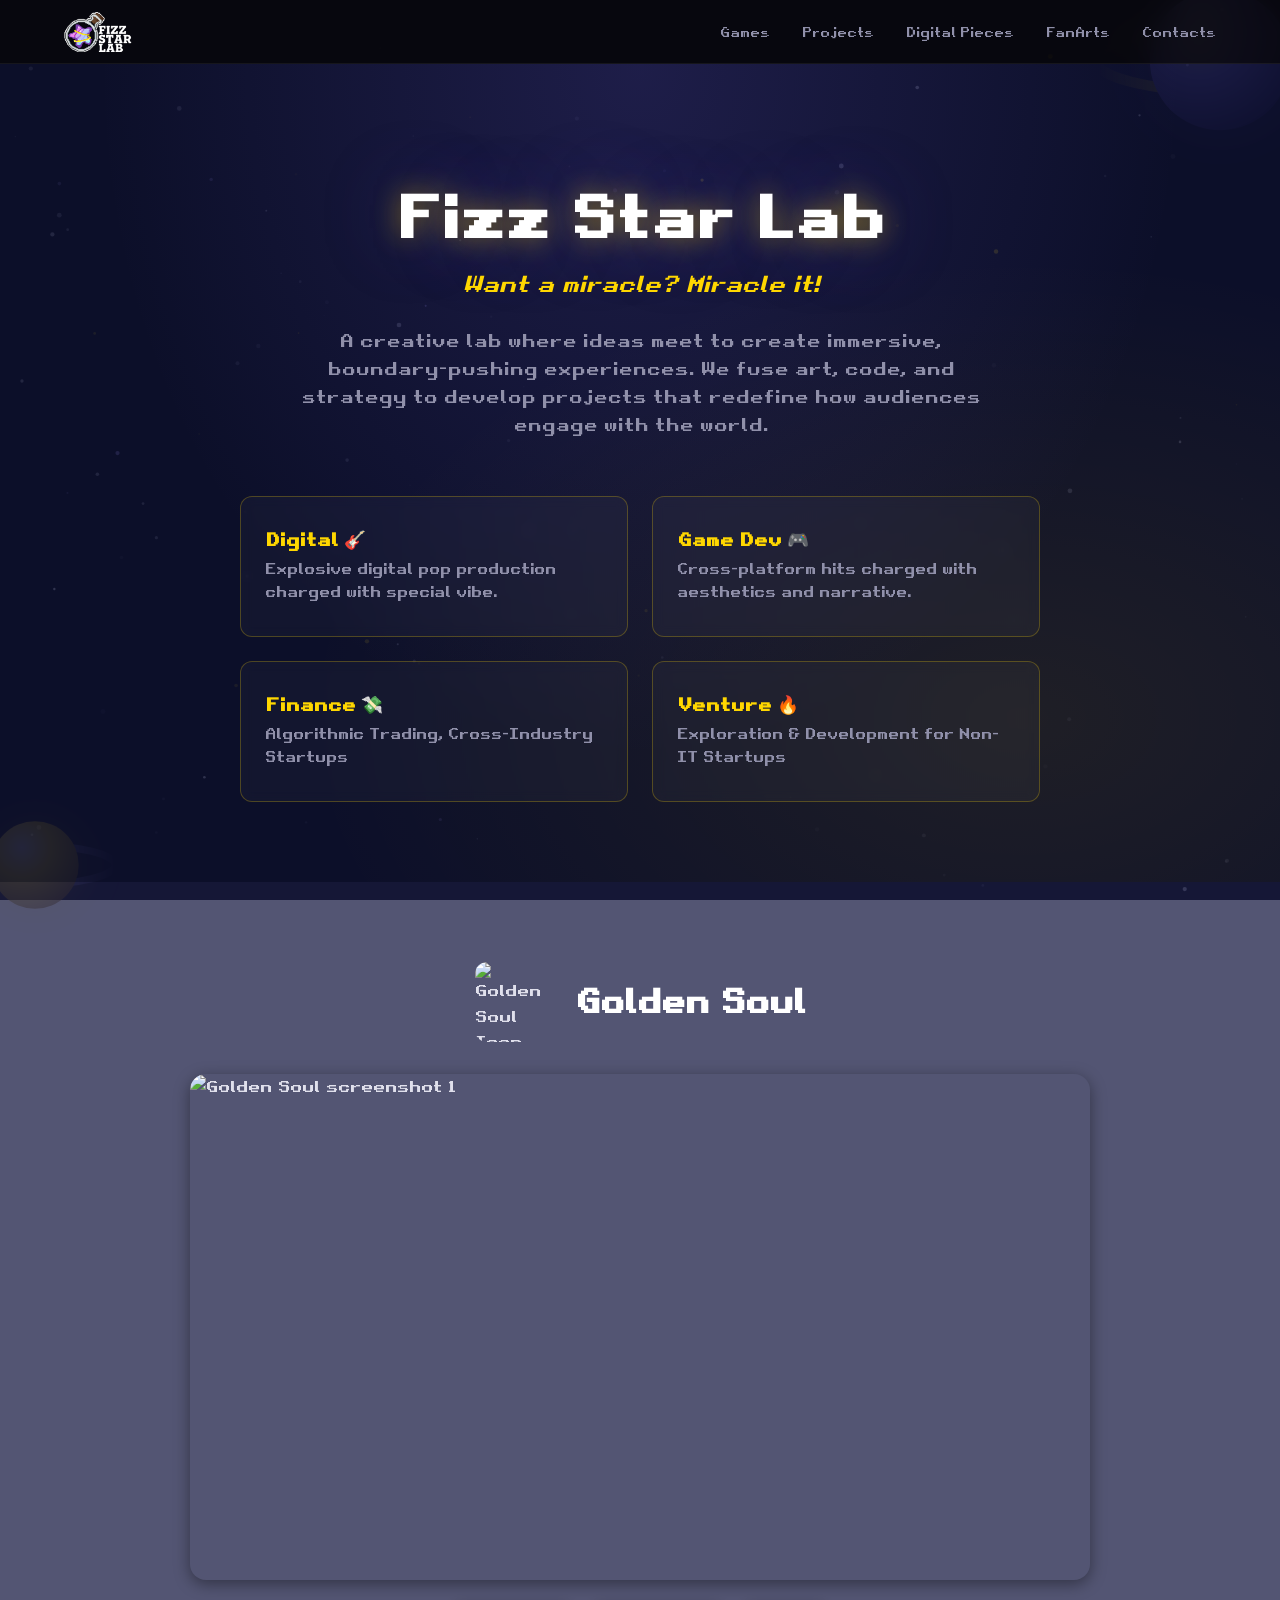
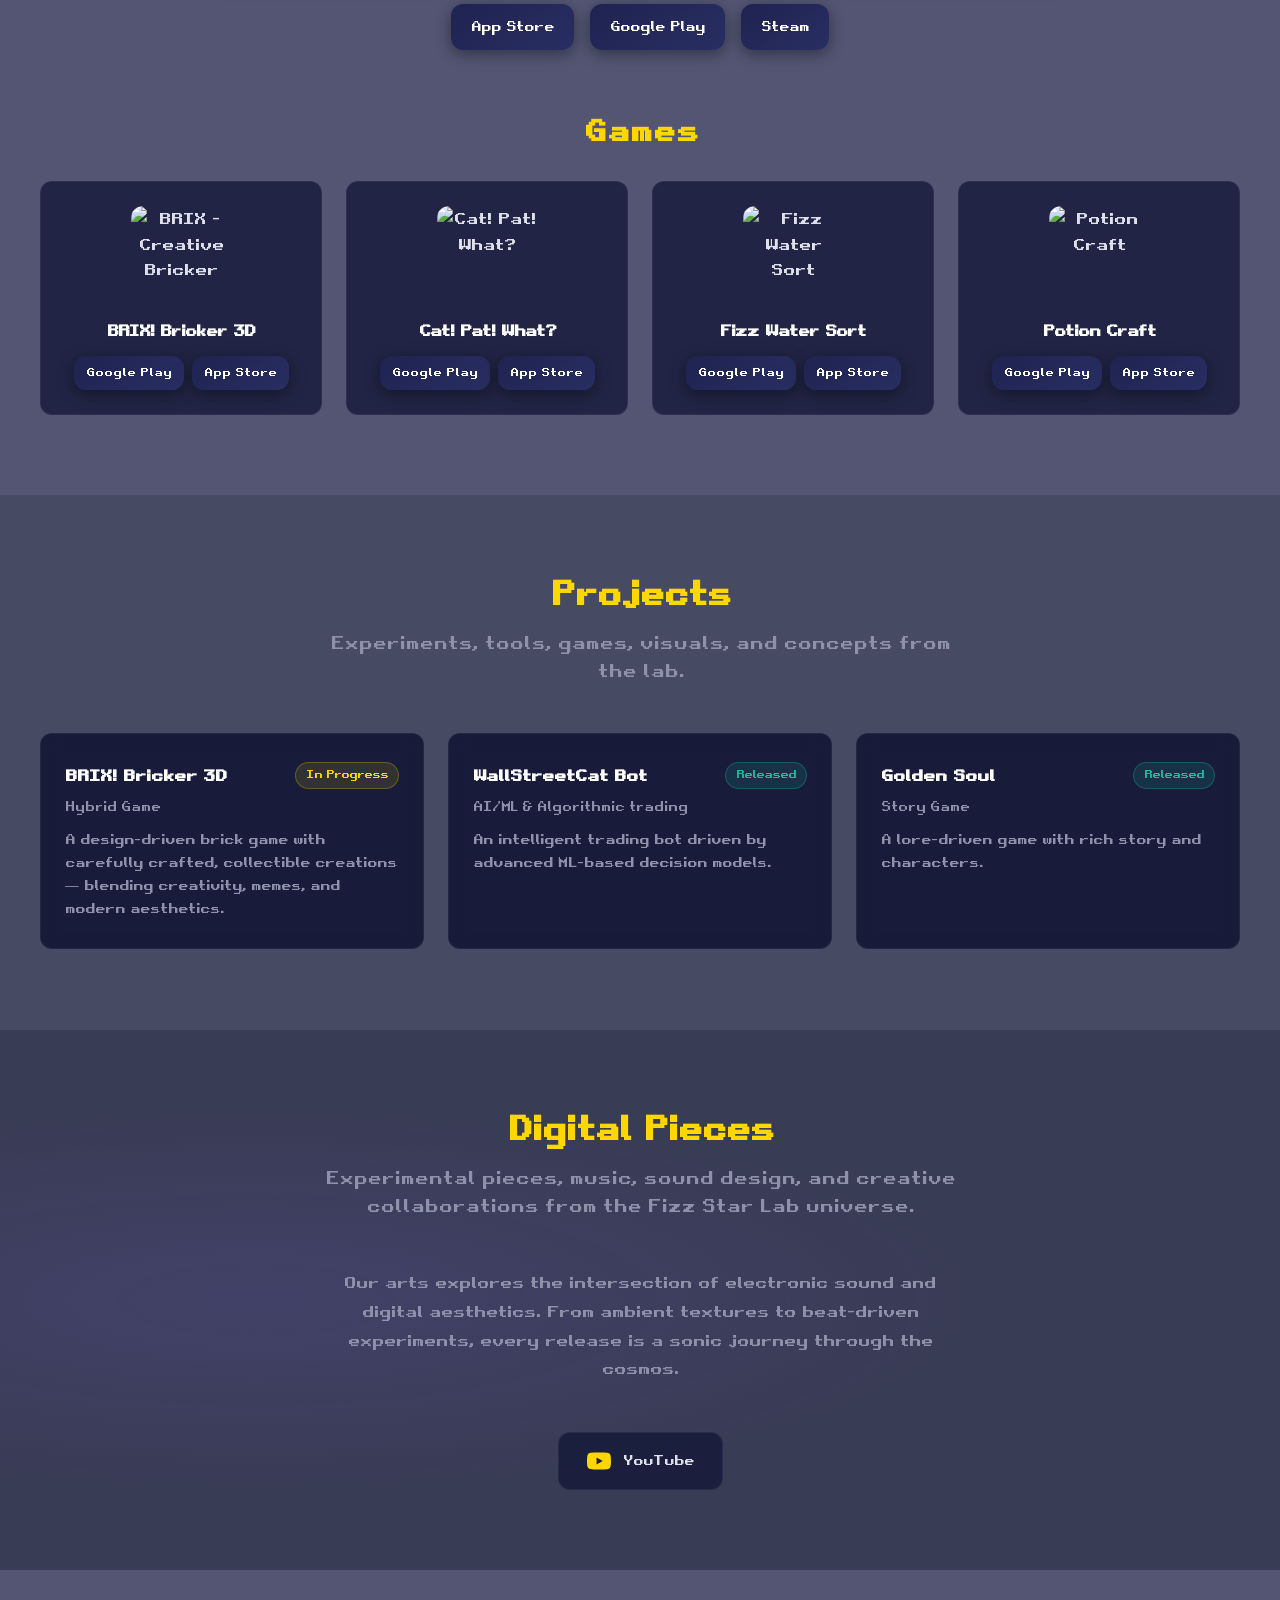
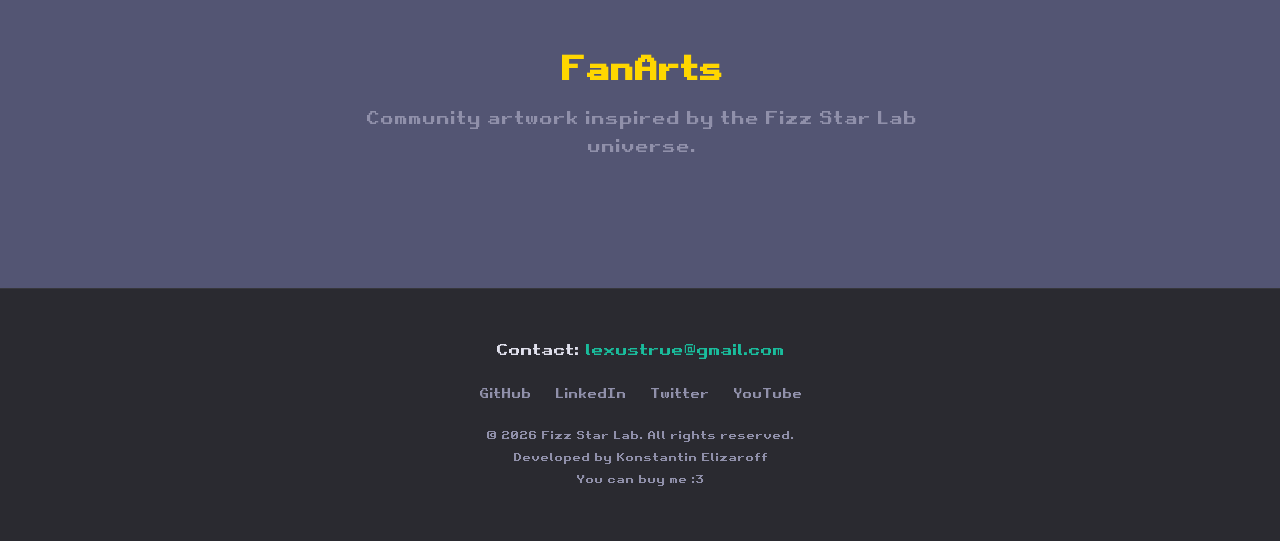
==== commit ef482472: "123" ====
--- a/index.html
+++ b/index.html
@@ -4,6 +4,13 @@
     <meta charset="UTF-8">
     <meta name="viewport" content="width=device-width, initial-scale=1.0">
     <title>Fizz Star Lab</title>
+    <meta name="description" content="Fizz Star Lab — a creative lab fusing art, code, and strategy: games, digital music, and boundary-pushing projects.">
+    <meta name="theme-color" content="#08080f">
+    <link rel="icon" href="Logo.png">
+    <meta property="og:title" content="Fizz Star Lab">
+    <meta property="og:description" content="Want a miracle? Miracle it! A creative lab where ideas meet to create immersive, boundary-pushing experiences.">
+    <meta property="og:image" content="Logo.png">
+    <meta property="og:type" content="website">
     <link rel="stylesheet" href="css/variables.css">
     <link rel="stylesheet" href="css/base.css">
     <link rel="stylesheet" href="css/header.css">
@@ -13,8 +20,76 @@
     <link rel="stylesheet" href="css/projects.css">
     <link rel="stylesheet" href="css/fanarts.css">
     <link rel="stylesheet" href="css/footer.css">
+    <link rel="stylesheet" href="css/cosmos.css">
 </head>
 <body>
+
+    <canvas id="cosmic-canvas" aria-hidden="true"></canvas>
+
+    <svg id="ufo" class="ufo" viewBox="0 0 160 90" aria-hidden="true" focusable="false">
+        <defs>
+            <radialGradient id="ufoBeam" cx="50%" cy="0%" r="85%">
+                <stop offset="0%" stop-color="rgba(255,215,0,0.55)"/>
+                <stop offset="100%" stop-color="rgba(255,215,0,0)"/>
+            </radialGradient>
+            <linearGradient id="ufoBody" x1="0" y1="0" x2="0" y2="1">
+                <stop offset="0%" stop-color="#e2e5f5"/>
+                <stop offset="55%" stop-color="#8d93c0"/>
+                <stop offset="100%" stop-color="#4d5188"/>
+            </linearGradient>
+            <radialGradient id="ufoDome" cx="35%" cy="30%" r="70%">
+                <stop offset="0%" stop-color="#f2feff"/>
+                <stop offset="60%" stop-color="#9be8ff"/>
+                <stop offset="100%" stop-color="#3aa0c9"/>
+            </radialGradient>
+        </defs>
+
+        <polygon points="80,40 42,88 118,88" fill="url(#ufoBeam)"/>
+
+        <ellipse cx="80" cy="55" rx="70" ry="16" fill="url(#ufoBody)"/>
+        <ellipse cx="80" cy="47" rx="34" ry="22" fill="url(#ufoDome)"/>
+        <ellipse cx="80" cy="55" rx="70" ry="16" fill="none" stroke="rgba(255,215,0,0.5)" stroke-width="2"/>
+
+        <circle class="ufo-light" cx="26" cy="57" r="3.2" fill="#ffd700"/>
+        <circle class="ufo-light" cx="53" cy="64" r="3.2" fill="#7b68ee"/>
+        <circle class="ufo-light" cx="80" cy="66" r="3.2" fill="#ffd700"/>
+        <circle class="ufo-light" cx="107" cy="64" r="3.2" fill="#7b68ee"/>
+        <circle class="ufo-light" cx="134" cy="57" r="3.2" fill="#ffd700"/>
+    </svg>
+
+    <svg id="planet-a" class="planet planet-a" viewBox="0 0 200 200" aria-hidden="true" focusable="false">
+        <defs>
+            <radialGradient id="planetABody" cx="35%" cy="30%" r="75%">
+                <stop offset="0%" stop-color="#d9d4ff"/>
+                <stop offset="45%" stop-color="#7b68ee"/>
+                <stop offset="100%" stop-color="#2a1f5c"/>
+            </radialGradient>
+            <linearGradient id="planetARing" x1="0" y1="0" x2="1" y2="0">
+                <stop offset="0%" stop-color="rgba(255,215,0,0)"/>
+                <stop offset="50%" stop-color="rgba(255,215,0,0.9)"/>
+                <stop offset="100%" stop-color="rgba(255,215,0,0)"/>
+            </linearGradient>
+        </defs>
+        <ellipse class="planet-ring" cx="100" cy="100" rx="96" ry="24" fill="none" stroke="url(#planetARing)" stroke-width="8"/>
+        <circle cx="100" cy="100" r="54" fill="url(#planetABody)"/>
+    </svg>
+
+    <svg id="planet-b" class="planet planet-b" viewBox="0 0 140 140" aria-hidden="true" focusable="false">
+        <defs>
+            <radialGradient id="planetBBody" cx="35%" cy="30%" r="75%">
+                <stop offset="0%" stop-color="#fff3c4"/>
+                <stop offset="45%" stop-color="#ffd700"/>
+                <stop offset="100%" stop-color="#8a6600"/>
+            </radialGradient>
+            <linearGradient id="planetBRing" x1="0" y1="0" x2="1" y2="0">
+                <stop offset="0%" stop-color="rgba(180,160,255,0)"/>
+                <stop offset="50%" stop-color="rgba(180,160,255,0.85)"/>
+                <stop offset="100%" stop-color="rgba(180,160,255,0)"/>
+            </linearGradient>
+        </defs>
+        <ellipse class="planet-ring" cx="70" cy="70" rx="66" ry="16" fill="none" stroke="url(#planetBRing)" stroke-width="6"/>
+        <circle cx="70" cy="70" r="36" fill="url(#planetBBody)"/>
+    </svg>
 
     <!-- Header -->
     <header class="header">
@@ -104,7 +179,7 @@
                 <div class="games-grid">
 
                     <div class="game-card">
-                        <img src="https://play-lh.googleusercontent.com/Z0gl4DE6Qfkoxyq5HENMUImmR_oz20Yl1lIcI10MakXgC20HR5hXcLncznztwBQDjAiwmtJq913rOecLoonGgg=w480-h960" alt="BRIX - Creative Bricker">
+                        <img src="https://play-lh.googleusercontent.com/eRdZLuINU1Cd1d1c_IBvCu3u0VUgqLYFLt5PEi8SdQ7TA8zFgIpcOShP6RH61lqbK9oRntJOWbWYqloWBy50aQ=w480-h960" alt="BRIX - Creative Bricker">
                         <h3>BRIX! Bricker 3D</h3>
                         <div class="store-buttons">
                             <a class="store-btn" href="https://play.google.com/store/apps/details?id=com.FizzStarLab.BrixBricker&hl=en" target="_blank">Google Play</a>
@@ -153,22 +228,22 @@
 
                     <div class="project-card">
                         <div class="project-card-header">
+                            <h3>BRIX! Bricker 3D</h3>
+                            <span class="project-status in-progress">In Progress</span>
+                        </div>
+                        <p class="project-type">Hybrid Game</p>
+                        <p class="project-description">A design-driven brick game with carefully crafted, collectible creations — blending creativity, memes, and modern aesthetics.</p>
+                    </div>
+
+                    <div class="project-card">
+                        <div class="project-card-header">
                             <h3>WallStreetCat Bot</h3>
-                            <span class="project-status in-progress">In Progress</span>
+                            <span class="project-status released">Released</span>
                         </div>
                         <p class="project-type">AI/ML & Algorithmic trading</p>
                         <p class="project-description">An intelligent trading bot driven by advanced ML-based decision models.</p>
                     </div>
 
-                    <div class="project-card">
-                        <div class="project-card-header">
-                            <h3>BRIX! Bricker 3D</h3>
-                            <span class="project-status in-progress">In Progress</span>
-                        </div>
-                        <p class="project-type">Hybrid Game</p>
-                        <p class="project-description">A design-driven brick game with carefully crafted, collectible creations — blending creativity, memes, and modern aesthetics.</p>
-                    </div>
-                    
                     <div class="project-card">
                         <div class="project-card-header">
                             <h3>Golden Soul</h3>
@@ -226,13 +301,12 @@
                 <h2 class="section-title">FanArts</h2>
                 <p class="section-subtitle">Community artwork inspired by the Fizz Star Lab universe.</p>
 
-                <div class="fanarts-gallery">
-                    <a class="fanart-item" href="https://sun9-3.userapi.com/impg/LIcZ_xhUK1RLuwK6n51hihM6Ym8Vli-o58EjXg/XHnXGgoMMvQ.jpg?size=1200x900&quality=95&sign=7dc73fd73625f7ef5d6a2180c856c551&type=album" target="_blank" style="background-image: url('https://sun9-3.userapi.com/impg/LIcZ_xhUK1RLuwK6n51hihM6Ym8Vli-o58EjXg/XHnXGgoMMvQ.jpg?size=1200x900&quality=95&sign=7dc73fd73625f7ef5d6a2180c856c551&type=album');"></a>
-                    <a class="fanart-item" href="https://sun9-42.userapi.com/impg/kZoBg6klr-T_ggzjTcEfGCCbeiqQTmY1WL7pPA/4pmVGqnohQM.jpg?size=2310x2089&quality=95&sign=94c31d6816f6ba90148e14ca97497483&type=album" target="_blank" style="background-image: url('https://sun9-42.userapi.com/impg/kZoBg6klr-T_ggzjTcEfGCCbeiqQTmY1WL7pPA/4pmVGqnohQM.jpg?size=2310x2089&quality=95&sign=94c31d6816f6ba90148e14ca97497483&type=album');"></a>
-                    <a class="fanart-item" href="https://sun9-12.userapi.com/impg/noQCPSrFU1rk3LI6xAHWDPI-fdjyCJKZRAa4Pw/2hn2hyOnXLQ.jpg?size=2000x2000&quality=95&sign=b56c45cd82ee08a0ca0370f7bd4aaa1b&type=album" target="_blank" style="background-image: url('https://sun9-12.userapi.com/impg/noQCPSrFU1rk3LI6xAHWDPI-fdjyCJKZRAa4Pw/2hn2hyOnXLQ.jpg?size=2000x2000&quality=95&sign=b56c45cd82ee08a0ca0370f7bd4aaa1b&type=album');"></a>
-                    <a class="fanart-item" href="https://sun9-33.userapi.com/impg/4_HtjVuROozF315S-kpJ8HZD0g_mN_OODdUMAw/SAgjqXfSR5c.jpg?size=1100x972&quality=95&sign=5cef702329b9f1414fb01515f1211ecf&type=album" target="_blank" style="background-image: url('https://sun9-33.userapi.com/impg/4_HtjVuROozF315S-kpJ8HZD0g_mN_OODdUMAw/SAgjqXfSR5c.jpg?size=1100x972&quality=95&sign=5cef702329b9f1414fb01515f1211ecf&type=album');"></a>
-                    <a class="fanart-item" href="https://sun9-52.userapi.com/impg/6lv_Lc7lC0j2rDnBBFuUXC4BcjANY05ywlDQdg/S_ZN0ACZfY8.jpg?size=2560x1829&quality=95&sign=84cb4042bf9d03442def148f65d06b5f&type=album" target="_blank" style="background-image: url('https://sun9-52.userapi.com/impg/6lv_Lc7lC0j2rDnBBFuUXC4BcjANY05ywlDQdg/S_ZN0ACZfY8.jpg?size=2560x1829&quality=95&sign=84cb4042bf9d03442def148f65d06b5f&type=album');"></a>
-                </div>
+                <div class="fanarts-devtools" id="fanarts-devtools" hidden>
+                    <button type="button" class="store-btn" id="fanarts-local-preview-btn">Preview local fanarts folder</button>
+                    <input type="file" id="fanarts-local-input" webkitdirectory directory multiple hidden>
+                </div>
+
+                <div class="fanarts-gallery" id="fanarts-gallery"></div>
             </div>
         </section>
 
@@ -259,6 +333,8 @@
     </footer>
 
     <script src="js/main.js"></script>
+    <script src="js/cosmos.js"></script>
+    <script src="js/fanarts.js"></script>
 
 </body>
 </html>
--- a/css/variables.css
+++ b/css/variables.css
@@ -5,6 +5,12 @@
     --bg-surface-2: #141838;
     --bg-surface-3: #1a1d45;
     --bg-surface-4: #1f2350;
+
+    /* Translucent surfaces (let the cosmic canvas show through) */
+    --bg-primary-t: rgba(8, 8, 15, 0.86);
+    --bg-surface-1-t: rgba(14, 18, 48, 0.82);
+    --bg-surface-2-t: rgba(20, 24, 56, 0.78);
+    --bg-surface-3-t: rgba(26, 29, 69, 0.75);
 
     /* Accent colors */
     --accent-gold: #ffd700;
--- a/css/header.css
+++ b/css/header.css
@@ -49,9 +49,12 @@
     background: none;
     border: none;
     cursor: pointer;
-    padding: 4px;
+    padding: 10px;
     flex-direction: column;
+    justify-content: center;
     gap: 5px;
+    min-width: 44px;
+    min-height: 44px;
 }
 
 .nav-toggle span {
@@ -111,9 +114,13 @@
 
 }
 
-@media (max-width: 768px) {
-  .nav-list,
-  .nav-toggle {
-    display: none !important;
-  }
+/* ── Small phones ── */
+@media (max-width: 380px) {
+    .header-inner {
+        padding: 0 16px;
+    }
+
+    .header-logo img {
+        height: 32px;
+    }
 }
--- a/css/hero.css
+++ b/css/hero.css
@@ -3,9 +3,9 @@
     padding: 120px 24px 80px;
     text-align: center;
     background:
-        radial-gradient(ellipse at 50% 0%, rgba(123, 104, 238, 0.12) 0%, transparent 60%),
-        radial-gradient(ellipse at 80% 80%, rgba(255, 215, 0, 0.06) 0%, transparent 50%),
-        var(--bg-surface-1);
+        radial-gradient(ellipse at 50% 0%, rgba(123, 104, 238, 0.16) 0%, transparent 60%),
+        radial-gradient(ellipse at 80% 80%, rgba(255, 215, 0, 0.08) 0%, transparent 50%),
+        var(--bg-surface-1-t);
 }
 
 .hero-inner {
@@ -49,7 +49,14 @@
     border: 1px solid var(--accent-gold-border);
     border-radius: var(--radius-md);
     text-align: left;
-    transition: background var(--transition-base);
+    transition: background var(--transition-base), transform var(--transition-base), box-shadow var(--transition-base);
+    backdrop-filter: blur(6px);
+    -webkit-backdrop-filter: blur(6px);
+}
+
+.hero-block:hover {
+    transform: translateY(-3px);
+    box-shadow: var(--shadow-card-hover);
 }
 
 .hero-block:hover {
@@ -90,3 +97,22 @@
         grid-template-columns: 1fr;
     }
 }
+
+/* ── Small phones ── */
+@media (max-width: 380px) {
+    .hero {
+        padding: 64px 16px 48px;
+    }
+
+    .hero h1 {
+        font-size: 1.7em;
+    }
+
+    .hero-tagline {
+        font-size: 1em;
+    }
+
+    .hero-block {
+        padding: 24px 18px;
+    }
+}
--- a/css/games.css
+++ b/css/games.css
@@ -1,7 +1,7 @@
 /* ── Games Section ── */
 .games {
     padding: var(--section-padding);
-    background: var(--bg-surface-3);
+    background: var(--bg-surface-3-t);
 }
 
 /* Featured Game */
@@ -104,12 +104,14 @@
 }
 
 .game-card {
-    background: var(--bg-surface-2);
+    background: var(--bg-surface-2-t);
     border: 1px solid rgba(255, 255, 255, 0.05);
     border-radius: var(--radius-md);
     padding: 24px;
     text-align: center;
     transition: transform var(--transition-base), box-shadow var(--transition-base);
+    backdrop-filter: blur(8px);
+    -webkit-backdrop-filter: blur(8px);
 }
 
 .game-card:hover {
--- a/css/music.css
+++ b/css/music.css
@@ -2,8 +2,8 @@
 .music {
     padding: var(--section-padding);
     background:
-        radial-gradient(ellipse at 20% 50%, rgba(123, 104, 238, 0.08) 0%, transparent 50%),
-        var(--bg-surface-1);
+        radial-gradient(ellipse at 20% 50%, rgba(123, 104, 238, 0.12) 0%, transparent 50%),
+        var(--bg-surface-1-t);
 }
 
 .music-inner {
@@ -32,13 +32,15 @@
     align-items: center;
     gap: 12px;
     padding: 16px 28px;
-    background: var(--bg-surface-2);
+    background: var(--bg-surface-2-t);
     border: 1px solid rgba(255, 255, 255, 0.06);
     border-radius: var(--radius-md);
     color: var(--text-primary);
     font-size: 0.85em;
     font-family: var(--font-primary);
     transition: border-color var(--transition-base), transform var(--transition-fast), background var(--transition-base);
+    backdrop-filter: blur(6px);
+    -webkit-backdrop-filter: blur(6px);
 }
 
 .music-link:hover {
--- a/css/projects.css
+++ b/css/projects.css
@@ -1,7 +1,7 @@
 /* ── Creative Projects Section ── */
 .projects {
     padding: var(--section-padding);
-    background: var(--bg-surface-2);
+    background: var(--bg-surface-2-t);
 }
 
 .projects-inner {
@@ -16,11 +16,13 @@
 }
 
 .project-card {
-    background: var(--bg-surface-1);
+    background: var(--bg-surface-1-t);
     border: 1px solid rgba(255, 255, 255, 0.05);
     border-radius: var(--radius-md);
     padding: 28px 24px;
     transition: transform var(--transition-base), box-shadow var(--transition-base);
+    backdrop-filter: blur(8px);
+    -webkit-backdrop-filter: blur(8px);
 }
 
 .project-card:hover {
--- a/css/fanarts.css
+++ b/css/fanarts.css
@@ -1,12 +1,28 @@
 /* ── FanArts Section ── */
 .fanarts {
     padding: var(--section-padding);
-    background: var(--bg-surface-3);
+    background: var(--bg-surface-3-t);
 }
 
 .fanarts-inner {
     max-width: var(--max-width);
     margin: 0 auto;
+}
+
+.fanarts-devtools {
+    text-align: center;
+    margin: 0 auto 32px;
+}
+
+.fanarts-devtools .store-btn {
+    border: 1px dashed var(--accent-gold-border);
+    background: transparent;
+    cursor: pointer;
+    font-size: 0.75em;
+}
+
+.fanarts-devtools .store-btn:hover {
+    background: var(--accent-gold-dim);
 }
 
 .fanarts-gallery {
--- a/css/footer.css
+++ b/css/footer.css
@@ -1,7 +1,7 @@
 /* ── Footer ── */
 .footer {
     padding: 48px 24px;
-    background: var(--bg-primary);
+    background: var(--bg-primary-t);
     border-top: 1px solid rgba(255, 255, 255, 0.06);
     text-align: center;
 }
--- a/css/cosmos.css
+++ b/css/cosmos.css
@@ -0,0 +1,209 @@
+/* ── Cosmic Background ── */
+#cosmic-canvas {
+    position: fixed;
+    inset: 0;
+    width: 100%;
+    height: 100%;
+    z-index: 0;
+    pointer-events: none;
+    background: var(--bg-primary);
+}
+
+body {
+    background: transparent;
+}
+
+.header,
+main,
+.footer {
+    position: relative;
+    z-index: 1;
+}
+
+/* ── Scroll Reveal ── */
+.reveal {
+    opacity: 0;
+    transform: translateY(28px);
+    transition: opacity 0.7s ease, transform 0.7s ease;
+    transition-delay: calc(var(--stagger-i, 0) * 60ms);
+    will-change: opacity, transform;
+}
+
+.reveal.is-visible {
+    opacity: 1;
+    transform: translateY(0);
+}
+
+/* ── Glow Spotlight Cards ── */
+.glow-card {
+    position: relative;
+    overflow: hidden;
+    isolation: isolate;
+}
+
+.glow-card::before {
+    content: "";
+    position: absolute;
+    inset: 0;
+    z-index: -1;
+    background: radial-gradient(320px circle at var(--mx, 50%) var(--my, 50%), rgba(255, 215, 0, 0.3), transparent 72%);
+    opacity: 0;
+    transition: opacity 0.35s ease;
+    pointer-events: none;
+}
+
+.glow-card:hover::before {
+    opacity: 1;
+}
+
+/* ── Hero Title Glow ── */
+.hero h1 {
+    text-shadow: 0 0 28px rgba(255, 215, 0, 0.45), 0 0 80px rgba(123, 104, 238, 0.35);
+    animation: pulse-glow 4s ease-in-out infinite;
+}
+
+@keyframes pulse-glow {
+    0%, 100% { text-shadow: 0 0 28px rgba(255, 215, 0, 0.45), 0 0 80px rgba(123, 104, 238, 0.35); }
+    50% { text-shadow: 0 0 42px rgba(255, 215, 0, 0.7), 0 0 110px rgba(123, 104, 238, 0.55); }
+}
+
+/* ── Flying Saucer ── */
+.ufo {
+    position: fixed;
+    top: 12vh;
+    left: -220px;
+    width: 130px;
+    height: auto;
+    z-index: 0;
+    pointer-events: none;
+    opacity: 0;
+    filter: drop-shadow(0 0 18px rgba(123, 104, 238, 0.45));
+}
+
+.ufo.flying-ltr {
+    animation: ufo-fly-ltr var(--ufo-duration, 22s) linear forwards;
+}
+
+.ufo.flying-rtl {
+    animation: ufo-fly-rtl var(--ufo-duration, 22s) linear forwards;
+}
+
+@keyframes ufo-fly-ltr {
+    0%   { left: -220px; opacity: 0; transform: translateY(0) rotate(-3deg); }
+    8%   { opacity: 0.95; }
+    25%  { transform: translateY(-18px) rotate(2deg); }
+    50%  { transform: translateY(10px) rotate(-2deg); }
+    75%  { transform: translateY(-12px) rotate(3deg); }
+    92%  { opacity: 0.95; }
+    100% { left: calc(100vw + 220px); opacity: 0; transform: translateY(0) rotate(-3deg); }
+}
+
+@keyframes ufo-fly-rtl {
+    0%   { left: calc(100vw + 220px); opacity: 0; transform: translateY(0) rotate(3deg) scaleX(-1); }
+    8%   { opacity: 0.95; }
+    25%  { transform: translateY(14px) rotate(-2deg) scaleX(-1); }
+    50%  { transform: translateY(-10px) rotate(2deg) scaleX(-1); }
+    75%  { transform: translateY(12px) rotate(-3deg) scaleX(-1); }
+    92%  { opacity: 0.95; }
+    100% { left: -220px; opacity: 0; transform: translateY(0) rotate(3deg) scaleX(-1); }
+}
+
+.ufo-light {
+    animation: ufo-blink 1s steps(2, start) infinite;
+}
+
+.ufo-light:nth-child(odd) {
+    animation-delay: 0.3s;
+}
+
+@keyframes ufo-blink {
+    50% { opacity: 0.2; }
+}
+
+/* ── Ringed Planets ── */
+.planet {
+    position: fixed;
+    z-index: 0;
+    pointer-events: none;
+    animation: planet-float 13s ease-in-out infinite;
+}
+
+.planet-a {
+    top: -70px;
+    right: -70px;
+    width: 260px;
+    opacity: 0.55;
+    filter: drop-shadow(0 0 26px rgba(123, 104, 238, 0.35));
+    animation-duration: 14s;
+}
+
+.planet-b {
+    bottom: -50px;
+    left: -50px;
+    width: 170px;
+    opacity: 0.5;
+    filter: drop-shadow(0 0 20px rgba(255, 215, 0, 0.3));
+    animation-duration: 11s;
+    animation-delay: -4s;
+}
+
+@keyframes planet-float {
+    0%, 100% { transform: translateY(0); }
+    50% { transform: translateY(-18px); }
+}
+
+.planet-a .planet-ring {
+    transform-origin: 100px 100px;
+    animation: planet-ring-spin-a 70s linear infinite;
+}
+
+.planet-b .planet-ring {
+    transform-origin: 70px 70px;
+    animation: planet-ring-spin-b 55s linear infinite;
+}
+
+@keyframes planet-ring-spin-a {
+    from { transform: rotate(-18deg); }
+    to { transform: rotate(342deg); }
+}
+
+@keyframes planet-ring-spin-b {
+    from { transform: rotate(14deg); }
+    to { transform: rotate(374deg); }
+}
+
+@media (max-width: 768px) {
+    .planet-a {
+        width: 170px;
+    }
+
+    .planet-b {
+        width: 120px;
+    }
+}
+
+/* ── Reduced Motion ── */
+@media (prefers-reduced-motion: reduce) {
+    .reveal {
+        opacity: 1;
+        transform: none;
+        transition: none;
+    }
+
+    .hero h1 {
+        animation: none;
+    }
+
+    #cosmic-canvas {
+        display: none;
+    }
+
+    .ufo {
+        display: none;
+    }
+
+    .planet,
+    .planet-ring {
+        animation: none;
+    }
+}
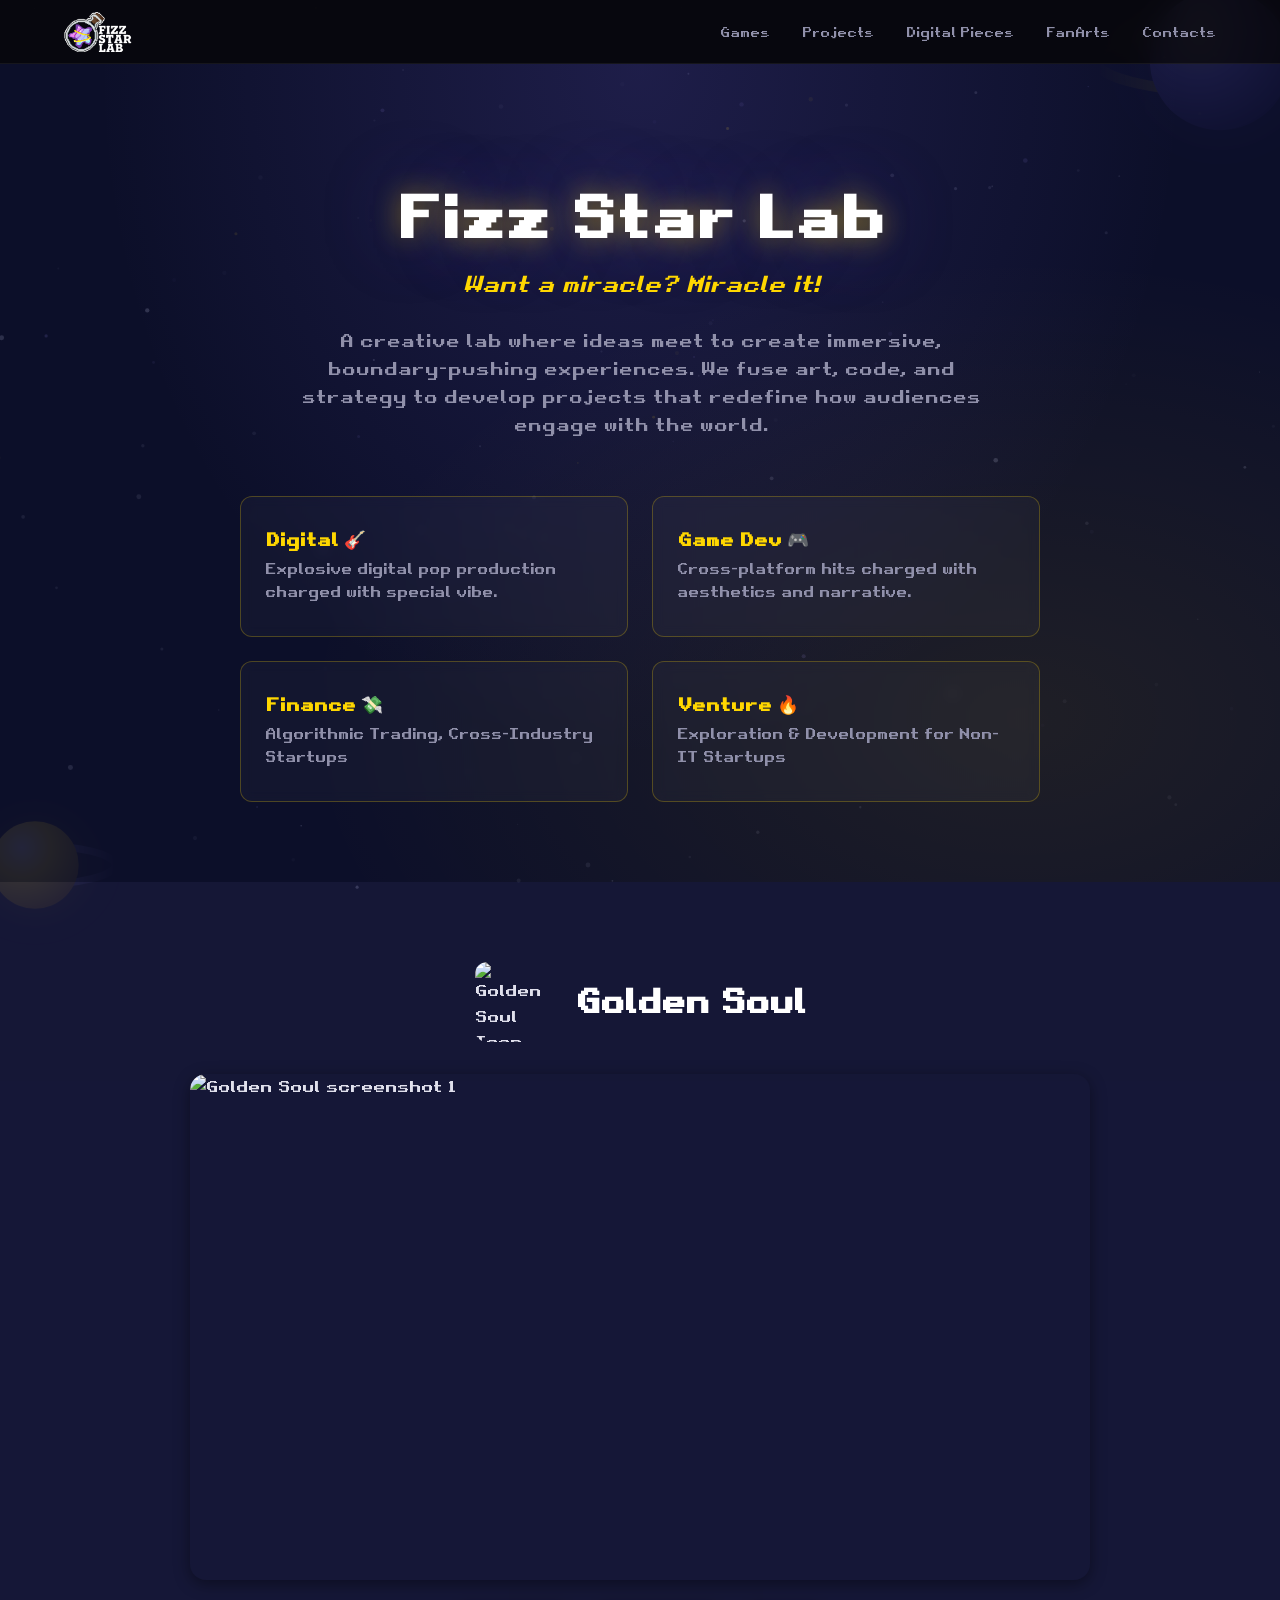
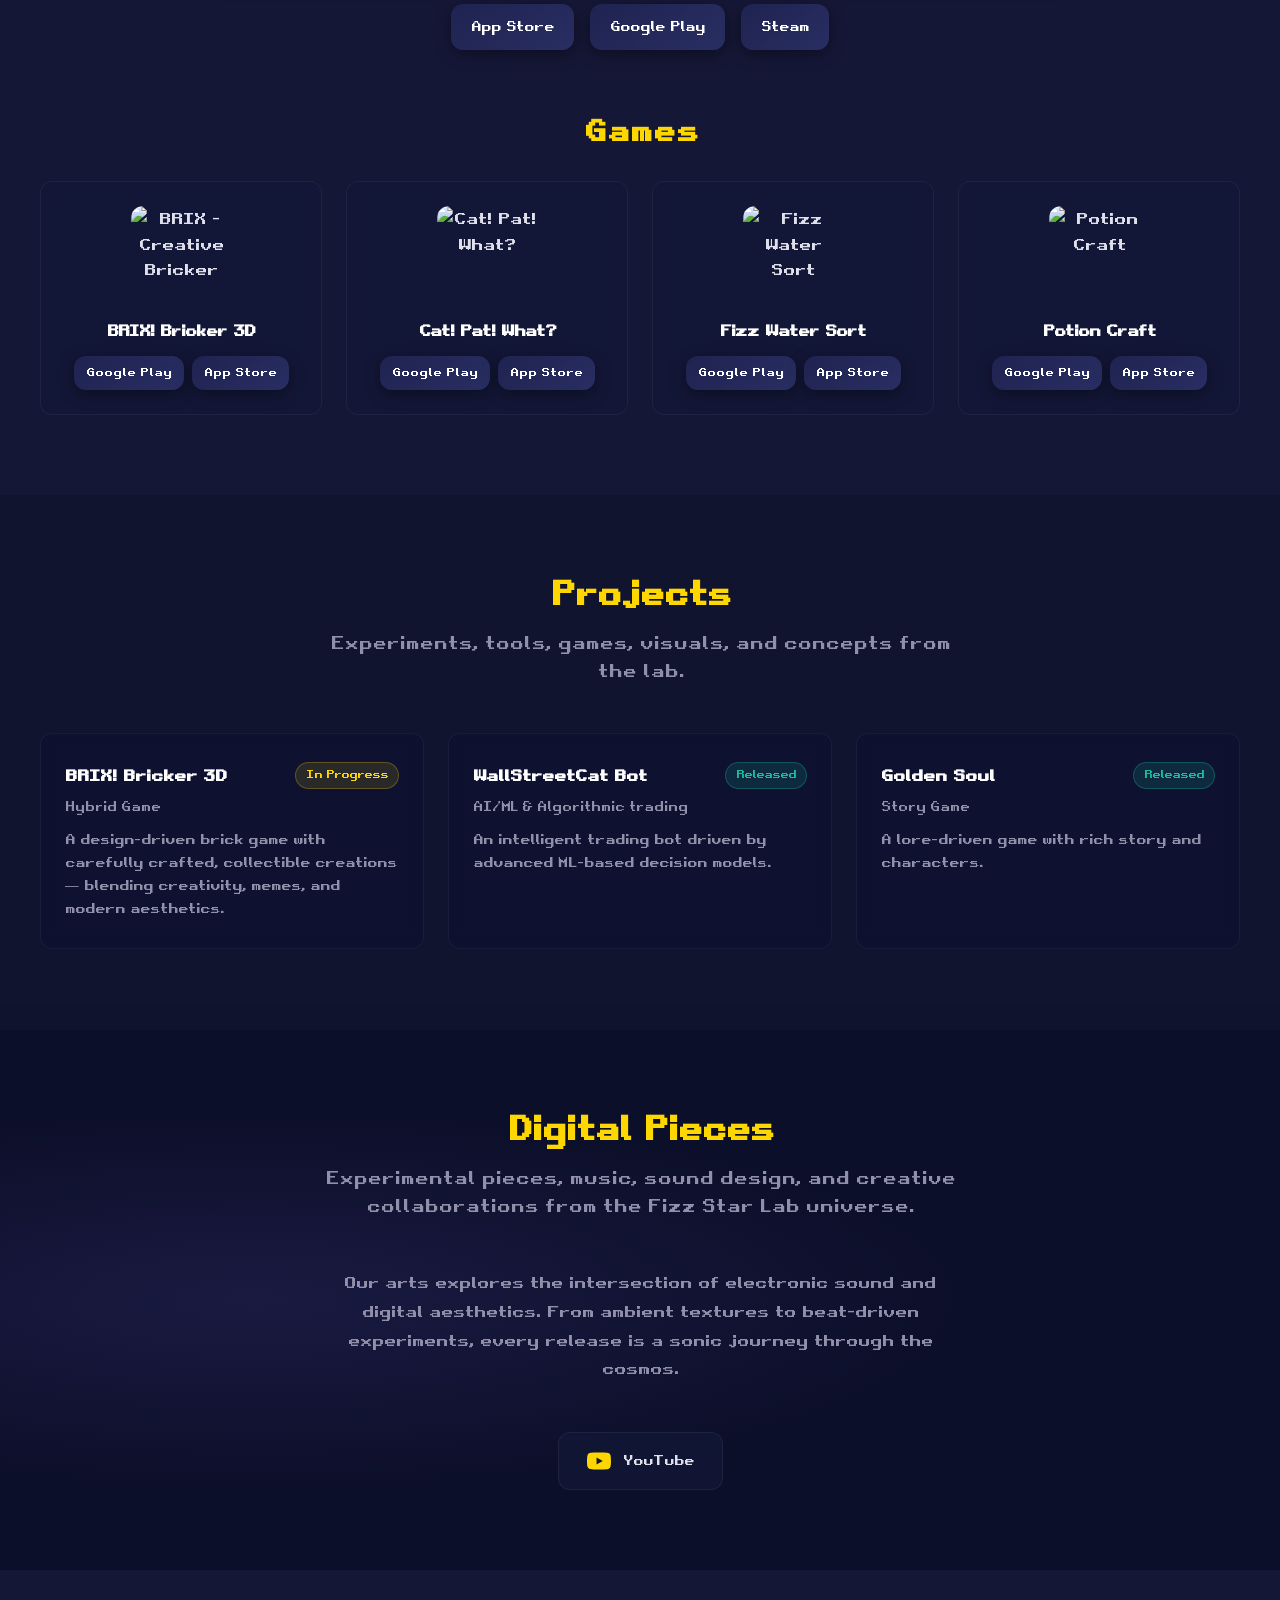
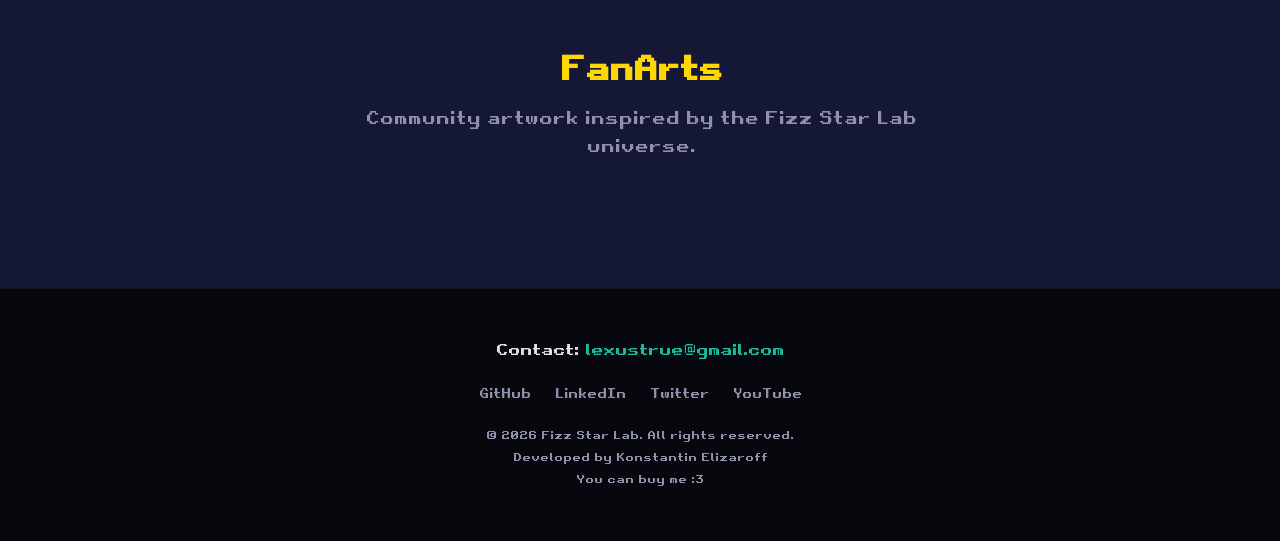
==== commit 96e373e6: "5556" ====
--- a/index.html
+++ b/index.html
@@ -332,6 +332,8 @@
         </div>
     </footer>
 
+    <button type="button" id="back-to-top" class="back-to-top" aria-label="Back to top">↑</button>
+
     <script src="js/main.js"></script>
     <script src="js/cosmos.js"></script>
     <script src="js/fanarts.js"></script>
--- a/css/base.css
+++ b/css/base.css
@@ -79,6 +79,50 @@
     box-shadow: var(--shadow-card-hover);
 }
 
+/* ── Back to Top (mobile only) ── */
+.back-to-top {
+    display: none;
+    position: fixed;
+    right: 20px;
+    bottom: 20px;
+    z-index: 90;
+    width: 48px;
+    height: 48px;
+    align-items: center;
+    justify-content: center;
+    border-radius: 50%;
+    border: 1px solid var(--accent-gold-border);
+    background: rgba(8, 8, 15, 0.85);
+    backdrop-filter: blur(8px);
+    -webkit-backdrop-filter: blur(8px);
+    color: var(--accent-gold);
+    font-size: 1.3em;
+    font-family: var(--font-primary);
+    cursor: pointer;
+    opacity: 0;
+    pointer-events: none;
+    transform: translateY(8px);
+    transition: opacity var(--transition-base), transform var(--transition-base);
+}
+
+@media (max-width: 768px) {
+    .back-to-top {
+        display: flex;
+    }
+
+    .back-to-top.visible {
+        opacity: 1;
+        pointer-events: auto;
+        transform: translateY(0);
+    }
+}
+
+@media (prefers-reduced-motion: reduce) {
+    .back-to-top {
+        transition: none;
+    }
+}
+
 .visually-hidden {
     position: absolute;
     width: 1px;
--- a/css/header.css
+++ b/css/header.css
@@ -80,38 +80,13 @@
 }
 
 /* ── Responsive ── */
+/* On narrow screens there's no expanding menu anymore — just the logo
+   up top and a "back to top" button (see base.css .back-to-top). */
 @media (max-width: 768px) {
-    .nav-toggle {
-        display: flex;
+    .nav-toggle,
+    .nav-list {
+        display: none;
     }
-
-    .nav-list {
-        position: fixed;
-        top: var(--header-height);
-        left: 0;
-        right: 0;
-        bottom: 0;
-        flex-direction: column;
-        align-items: center;
-        justify-content: center;
-        gap: 32px;
-        background: rgba(8, 8, 15, 0.97);
-        backdrop-filter: blur(16px);
-        -webkit-backdrop-filter: blur(16px);
-        opacity: 0;
-        visibility: hidden;
-        transition: opacity var(--transition-base), visibility var(--transition-base);
-    }
-
-    .nav-list.open {
-        opacity: 1;
-        visibility: visible;
-    }
-
-    .nav-list a {
-        font-size: 1em;
-    }
-
 }
 
 /* ── Small phones ── */
--- a/css/cosmos.css
+++ b/css/cosmos.css
@@ -9,11 +9,17 @@
     background: var(--bg-primary);
 }
 
+html {
+    background: var(--bg-primary);
+}
+
 body {
     background: transparent;
 }
 
-.header,
+/* Note: .header already has its own position:sticky + z-index:100 from
+   header.css — leave it alone here so the mobile nav overlay (which lives
+   inside .header) keeps stacking above main's content. */
 main,
 .footer {
     position: relative;
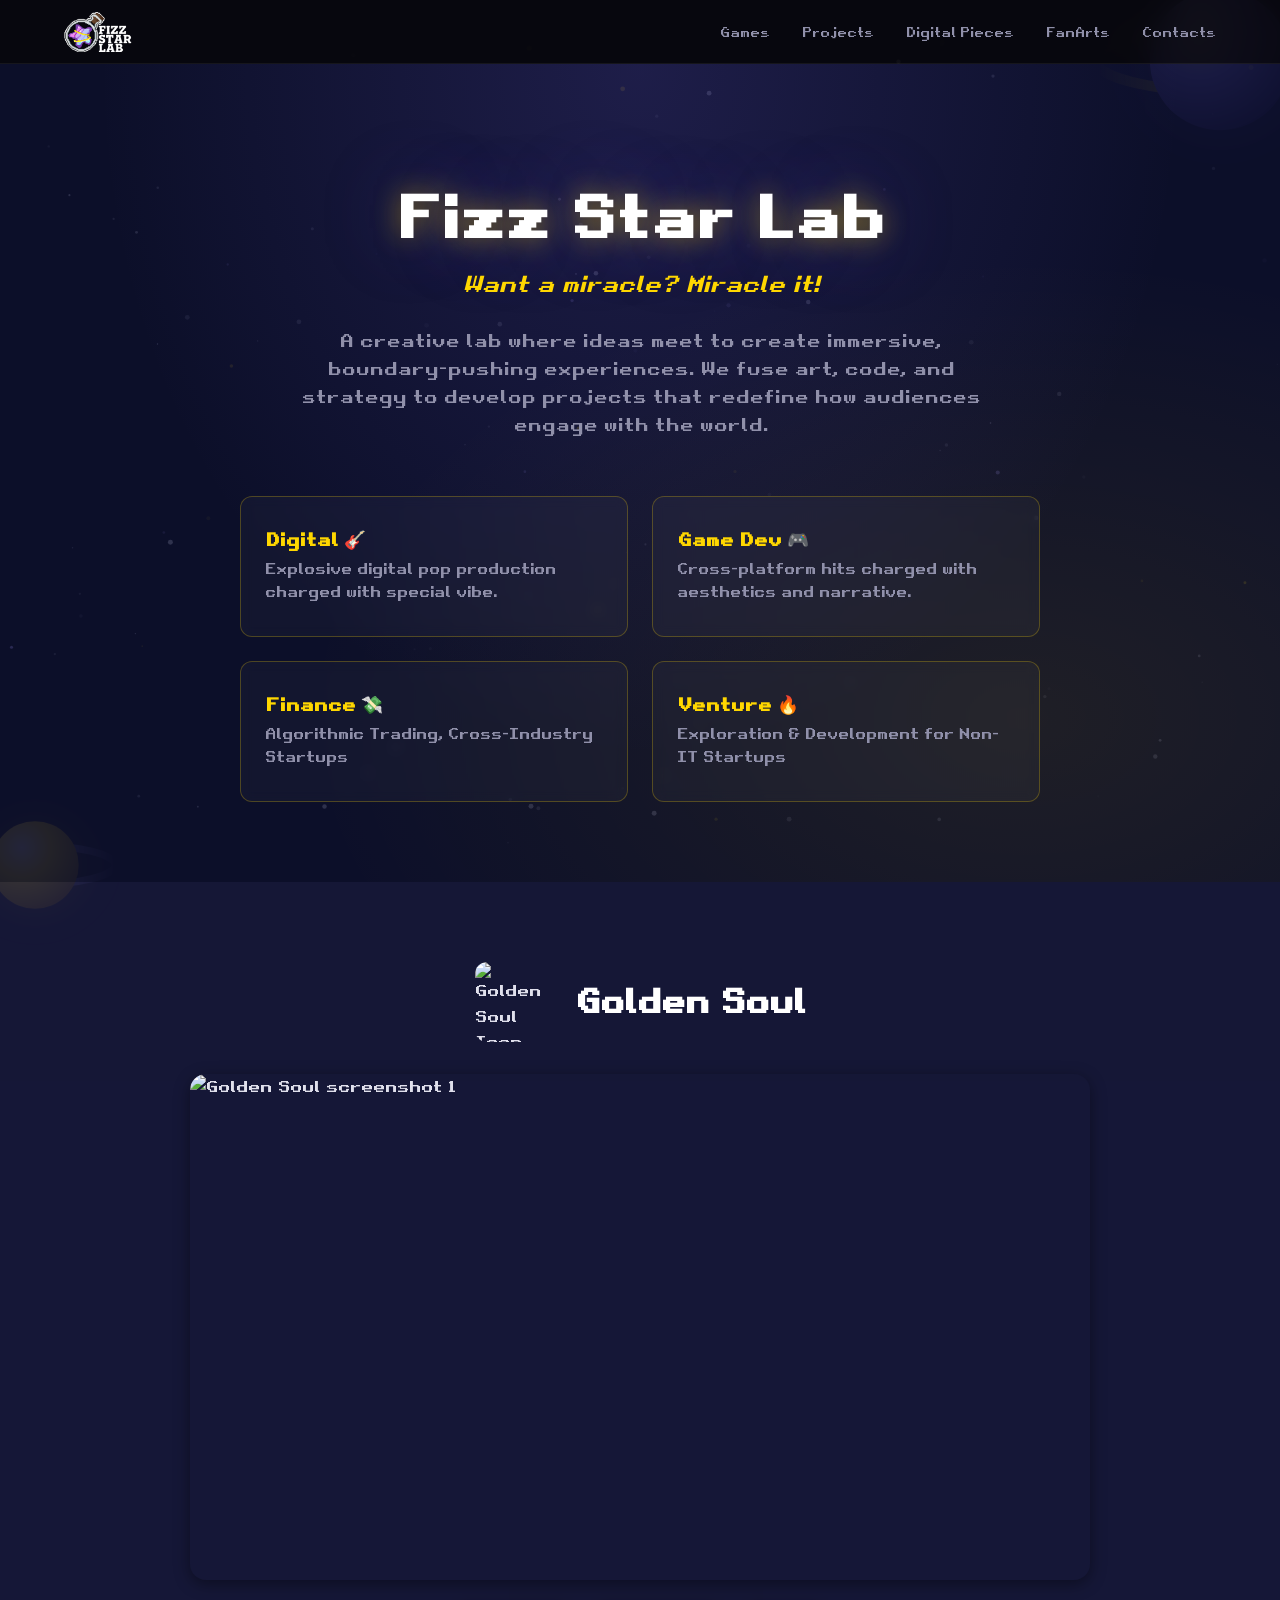
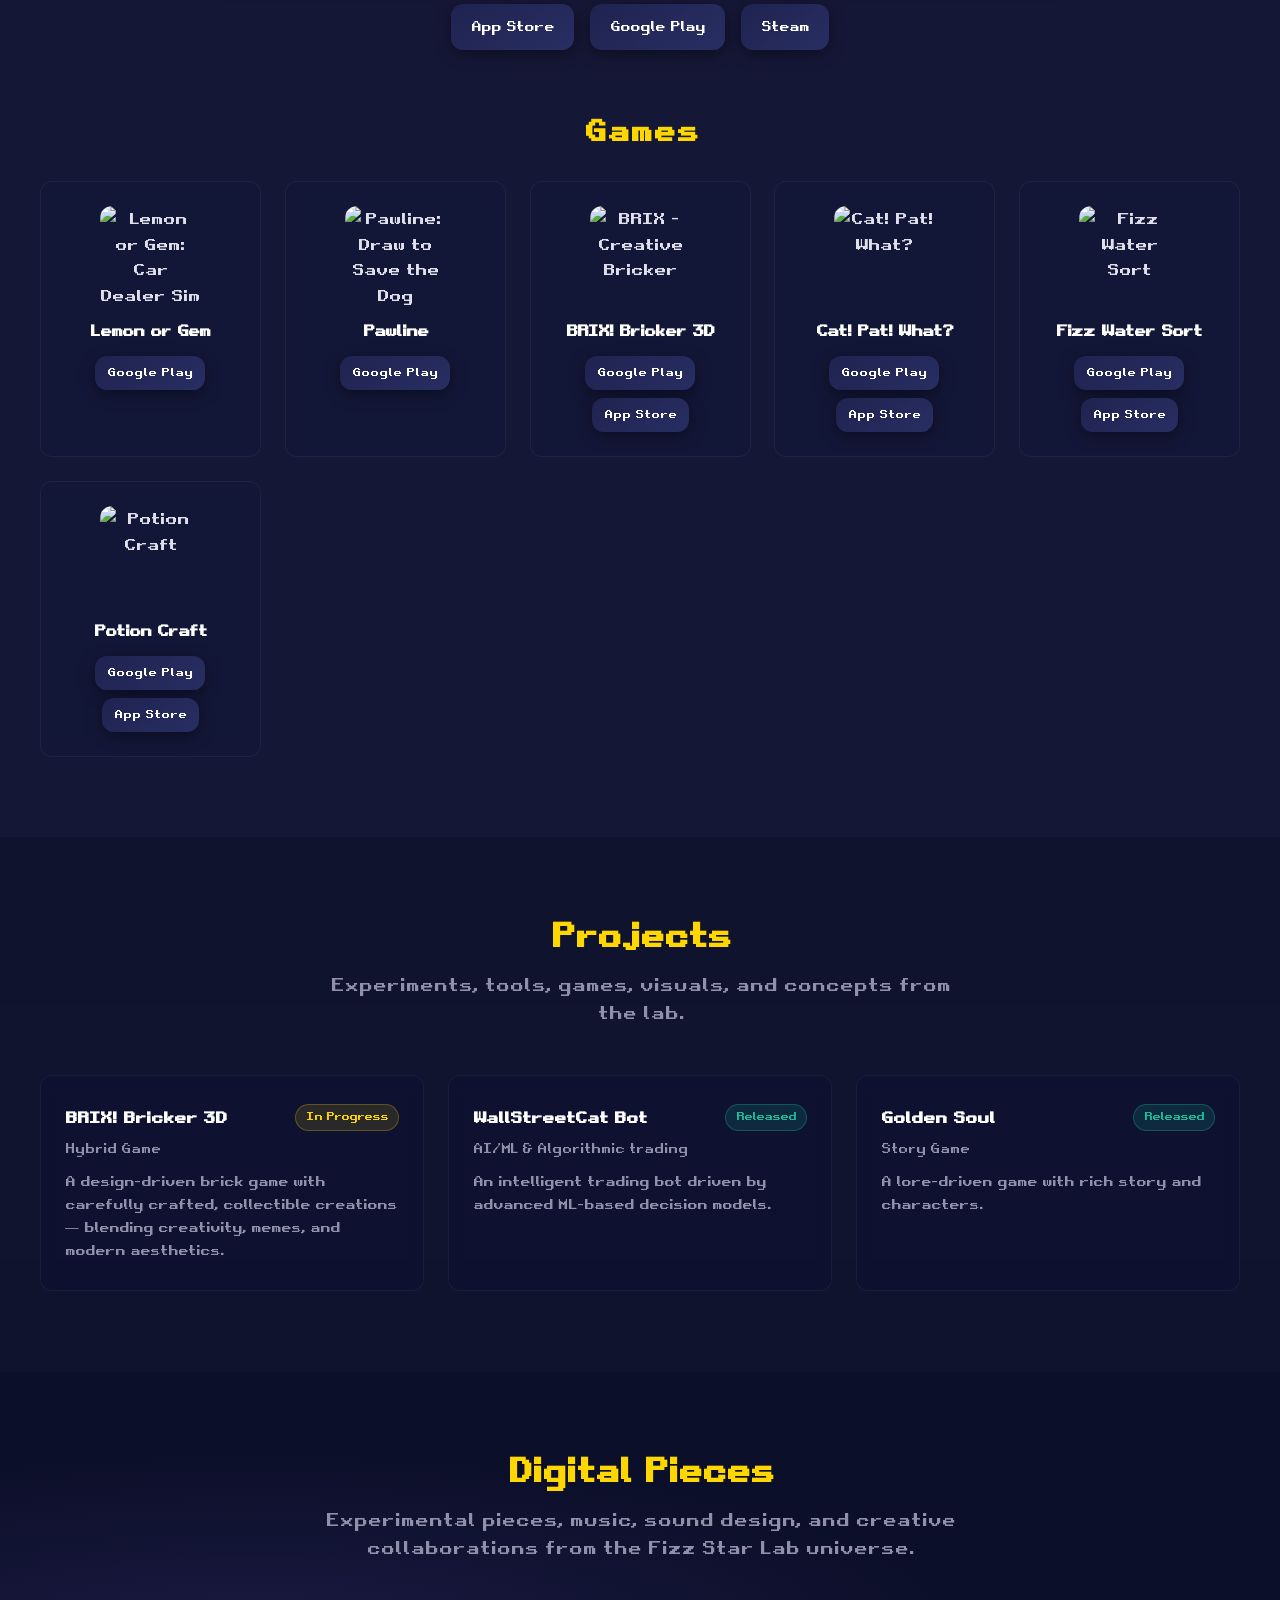
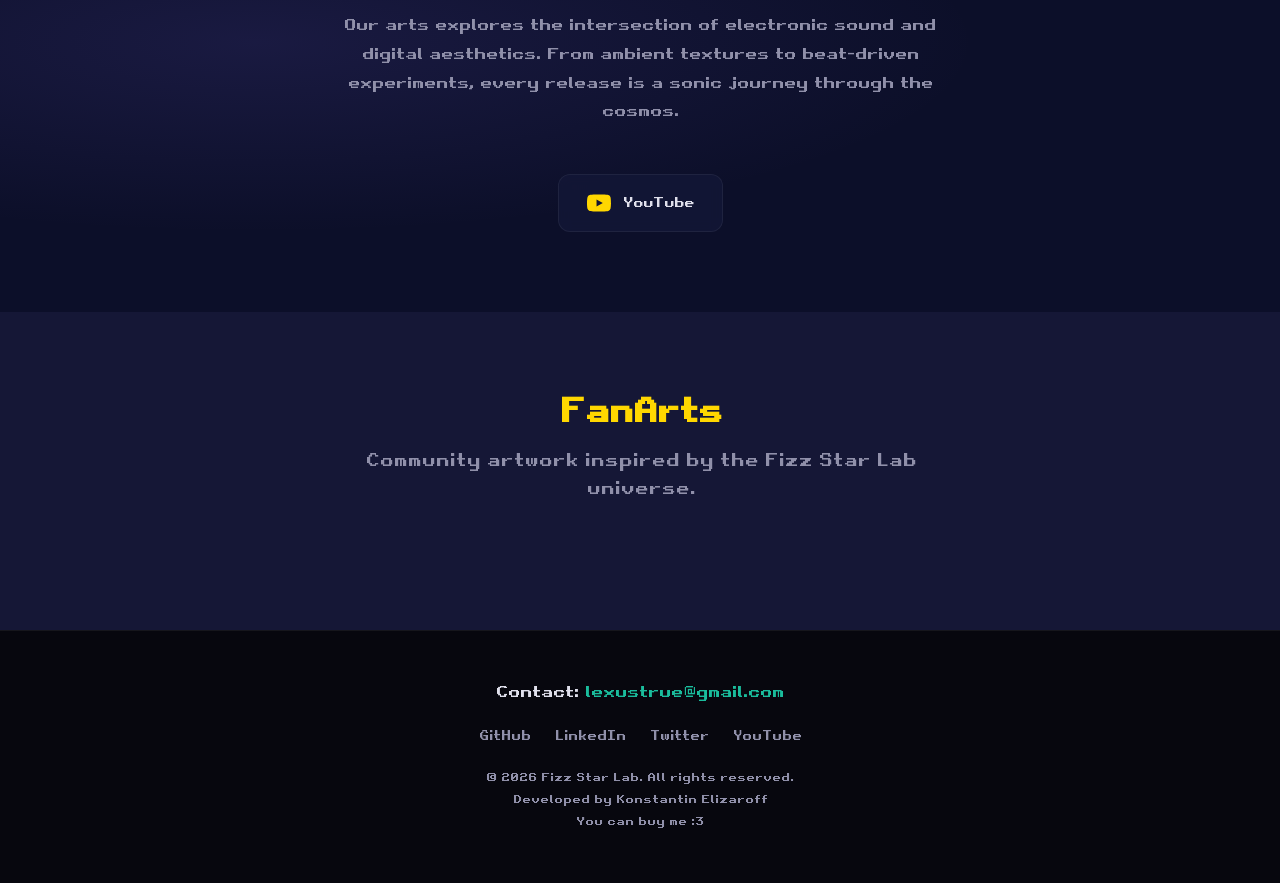
==== commit 44d299cc: "1" ====
--- a/index.html
+++ b/index.html
@@ -151,7 +151,7 @@
             <!-- Featured Game -->
             <div class="featured-game">
                 <div class="game-header">
-                    <img src="https://play-lh.googleusercontent.com/RQb5wXfgSaN10TaT68NYY-F5leTixrLYQvpciBe3yD_vZ_hIrSQ9MDxgzmvte7-kuQ=w480-h960" alt="Golden Soul Icon">
+                    <img src="https://play-lh.googleusercontent.com/iTvFOL73iKhjRxq0T13902Wvml2hCebd9dQasygpATqHUkNVqXw1YIcuEMvdY3ntUEw4RLyZdJgI9QXgS0otJw=w480-h960" alt="Golden Soul Icon">
                     <h2>Golden Soul</h2>
                 </div>
 
@@ -179,7 +179,23 @@
                 <div class="games-grid">
 
                     <div class="game-card">
-                        <img src="https://play-lh.googleusercontent.com/eRdZLuINU1Cd1d1c_IBvCu3u0VUgqLYFLt5PEi8SdQ7TA8zFgIpcOShP6RH61lqbK9oRntJOWbWYqloWBy50aQ=w480-h960" alt="BRIX - Creative Bricker">
+                        <img src="https://play-lh.googleusercontent.com/OgYi-O1xFigw7N9WrkG5nl7t_Bykgp2Go4PxX1f4GI_8ZNhV4d4vMxvcRXo6YEO2vMG4OBPt_fQIXWi9Picmwh0=w480-h960" alt="Lemon or Gem: Car Dealer Sim">
+                        <h3>Lemon or Gem</h3>
+                        <div class="store-buttons">
+                            <a class="store-btn" href="https://play.google.com/store/apps/details?id=com.FizzStarLab.CarFlipper&hl=en" target="_blank">Google Play</a>
+                        </div>
+                    </div>
+
+                    <div class="game-card">
+                        <img src="https://play-lh.googleusercontent.com/YwEQEngwAl-zv5yGmiXCM6n8oFSWxZtSAfqkSVh2oIzQXUsv1gfccSeg2JBsWuHGwU_3nlFMFJb9uQRWnRMw=w480-h960" alt="Pawline: Draw to Save the Dog">
+                        <h3>Pawline</h3>
+                        <div class="store-buttons">
+                            <a class="store-btn" href="https://play.google.com/store/apps/details?id=com.FizzStarLab.SaveTheDog&hl=en" target="_blank">Google Play</a>
+                        </div>
+                    </div>
+
+                    <div class="game-card">
+                        <img src="https://play-lh.googleusercontent.com/qwHutJollyf91DgI437MNvXN0nNVNwj-L3MubcT_cl0x7nARQPN9H3KPYEasHZH5ppZbSgDyOkK9VTX9JHKrcDo=w480-h960" alt="BRIX - Creative Bricker">
                         <h3>BRIX! Bricker 3D</h3>
                         <div class="store-buttons">
                             <a class="store-btn" href="https://play.google.com/store/apps/details?id=com.FizzStarLab.BrixBricker&hl=en" target="_blank">Google Play</a>
@@ -188,7 +204,7 @@
                     </div>
 
                     <div class="game-card">
-                        <img src="https://play-lh.googleusercontent.com/1m1oPZGiB8x6e2OututmSntbVlAKAiz8lew-3jAUKRM_bTYv9sQVfOSP28m2veNoBqM=w480-h960" alt="Cat! Pat! What?">
+                        <img src="https://play-lh.googleusercontent.com/ckClMXiVfhg5_LhBwahbOnjXZ3EbS0fbYySeexGSwHAp3EFq_WoabfcZmWgOxuU4STr3h4AA8lmSSCN55gxmbAQ=w480-h960" alt="Cat! Pat! What?">
                         <h3>Cat! Pat! What?</h3>
                         <div class="store-buttons">
                             <a class="store-btn" href="https://play.google.com/store/apps/details?id=com.FizzStarLab.WordCatPatWhat&hl=en" target="_blank">Google Play</a>
@@ -197,7 +213,7 @@
                     </div>
 
                     <div class="game-card">
-                        <img src="https://play-lh.googleusercontent.com/ueZBmd_ZDuFHd8c-DYZS24X17L_DpJK0_Nz_dvYPvPLW-KOBPRM7nk12VkmmCMJ8lgk=w480-h960" alt="Fizz Water Sort">
+                        <img src="https://play-lh.googleusercontent.com/HSZvsTE9kee0Z-veYE1zAGemh_YvnHUJHVMw3z8XVFJb0er79JsSKWDGOfE6S4C20GTnIFSMNbjUNuo3MICuBw=w480-h960" alt="Fizz Water Sort">
                         <h3>Fizz Water Sort</h3>
                         <div class="store-buttons">
                             <a class="store-btn" href="https://play.google.com/store/apps/details?id=com.FizzStarLab.FizzWaterSort&hl=en" target="_blank">Google Play</a>
@@ -206,7 +222,7 @@
                     </div>
 
                     <div class="game-card">
-                        <img src="https://play-lh.googleusercontent.com/6ZVS8US9OW-OfcoGjFP3MMjeYM0ZYMNqYNfR5jd0KXezVN2GahBo0VdJQ61OMnCzsi4=w480-h960" alt="Potion Craft">
+                        <img src="https://play-lh.googleusercontent.com/-dTmS44zG5AkopwVec-cuLyOEZ0gziWcKwwbIOp5t3MGfm1oLQpcdTMBtzageTZq1hUqA5NLN1ts_umItSK13w=w480-h960" alt="Potion Craft">
                         <h3>Potion Craft</h3>
                         <div class="store-buttons">
                             <a class="store-btn" href="https://play.google.com/store/apps/details?id=com.FizzStarLab.PotionCraft&hl=en" target="_blank">Google Play</a>
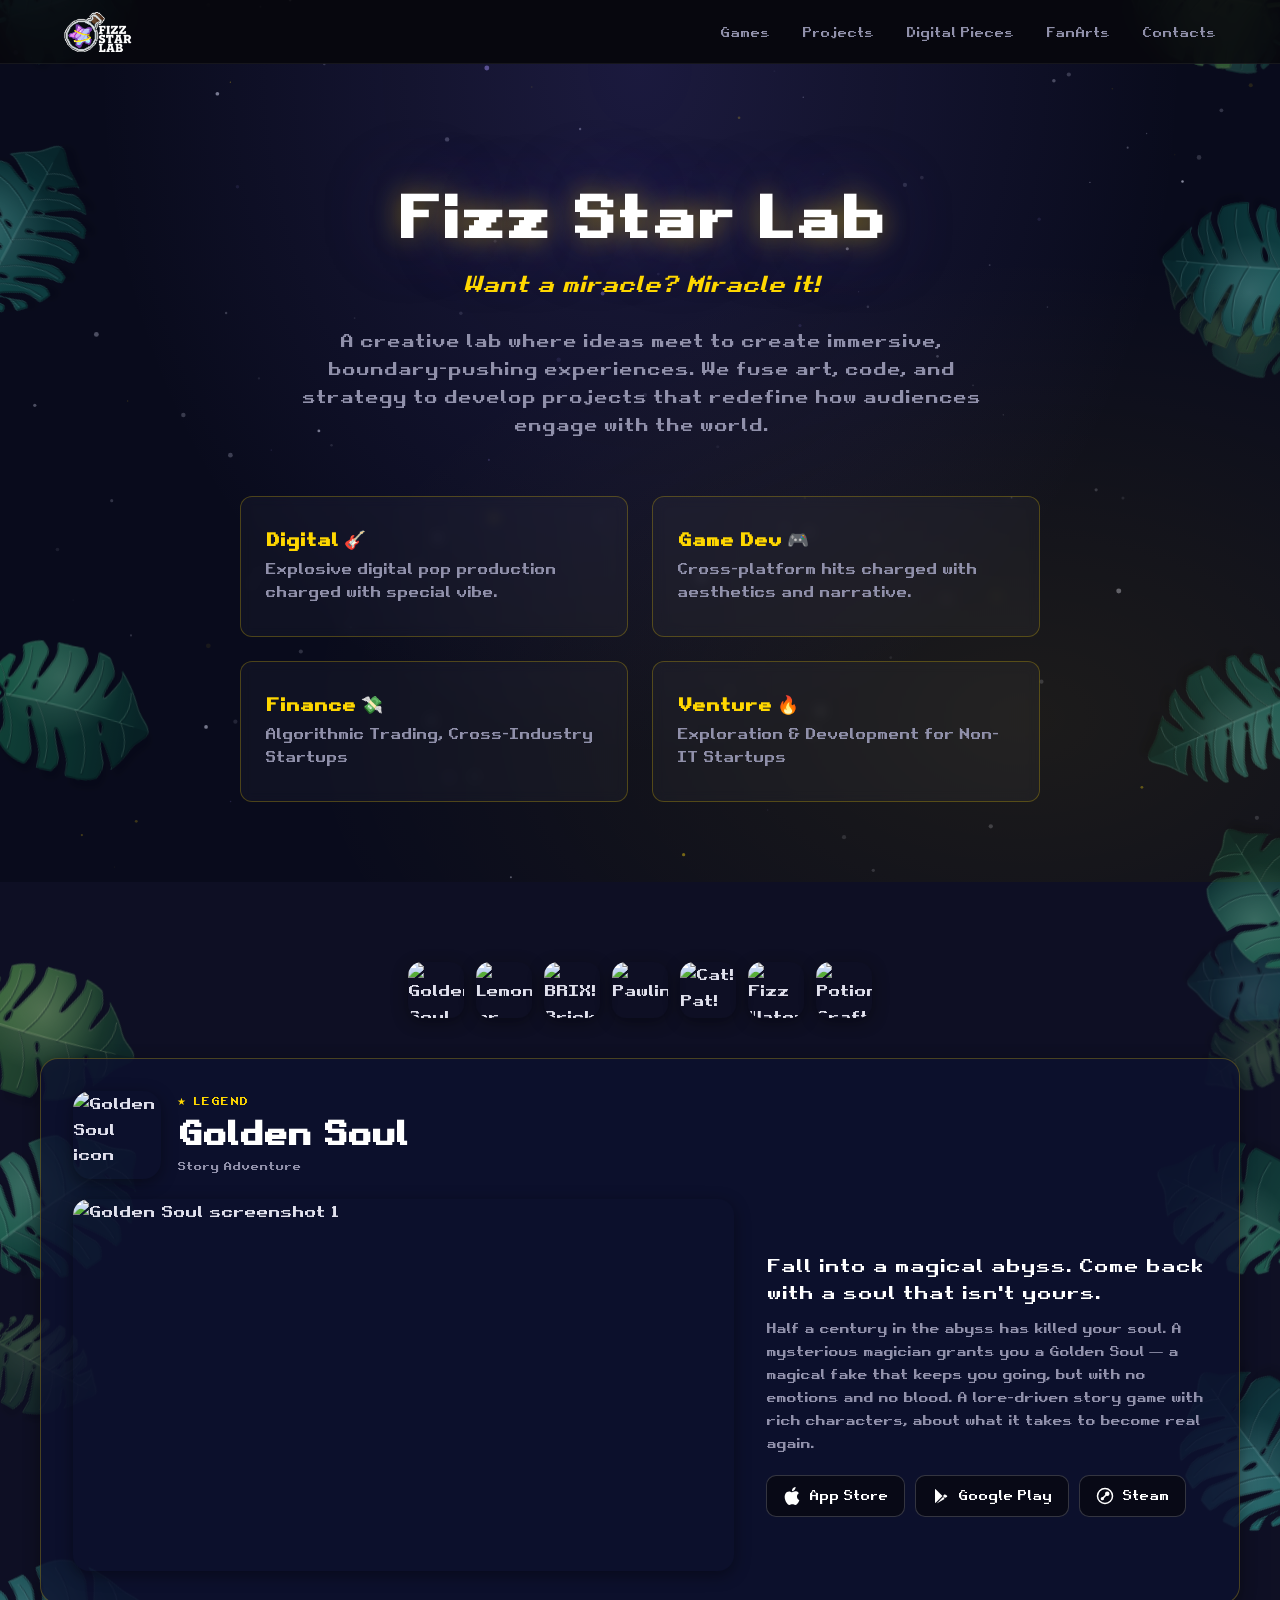
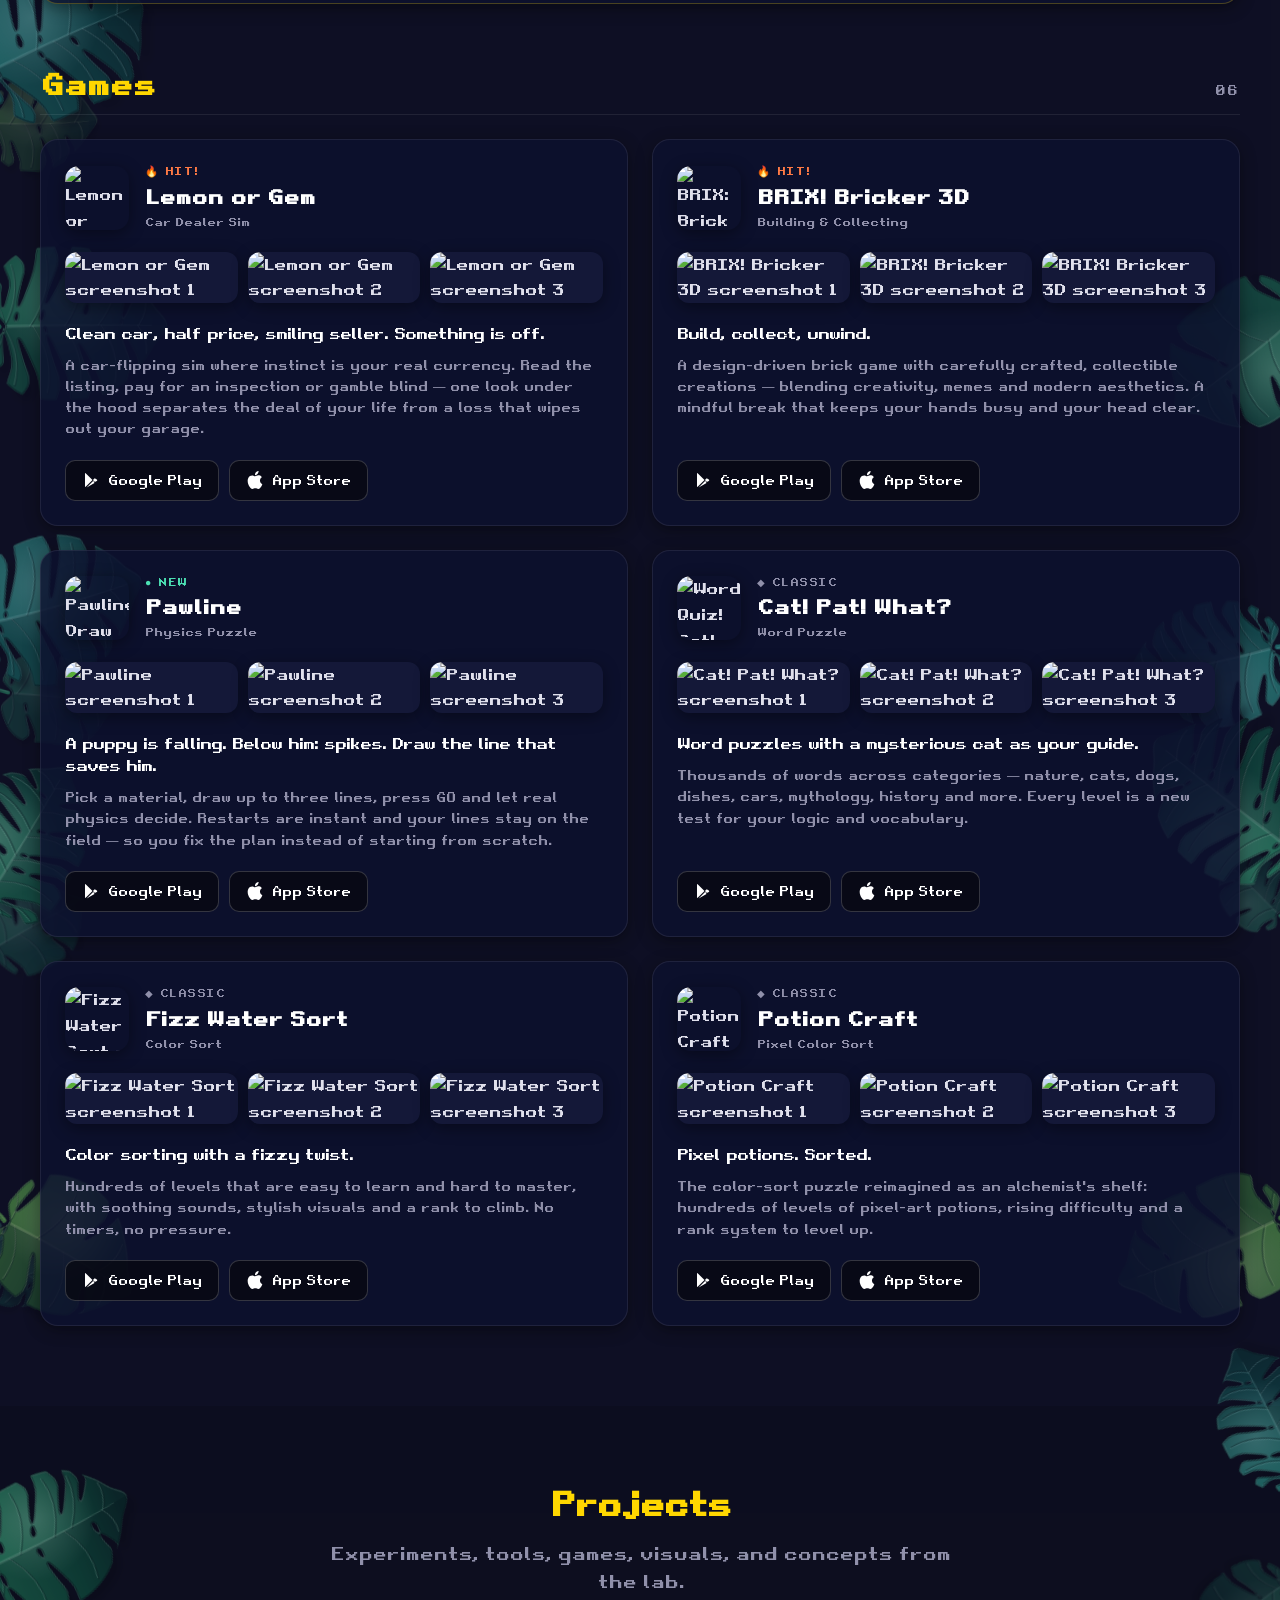
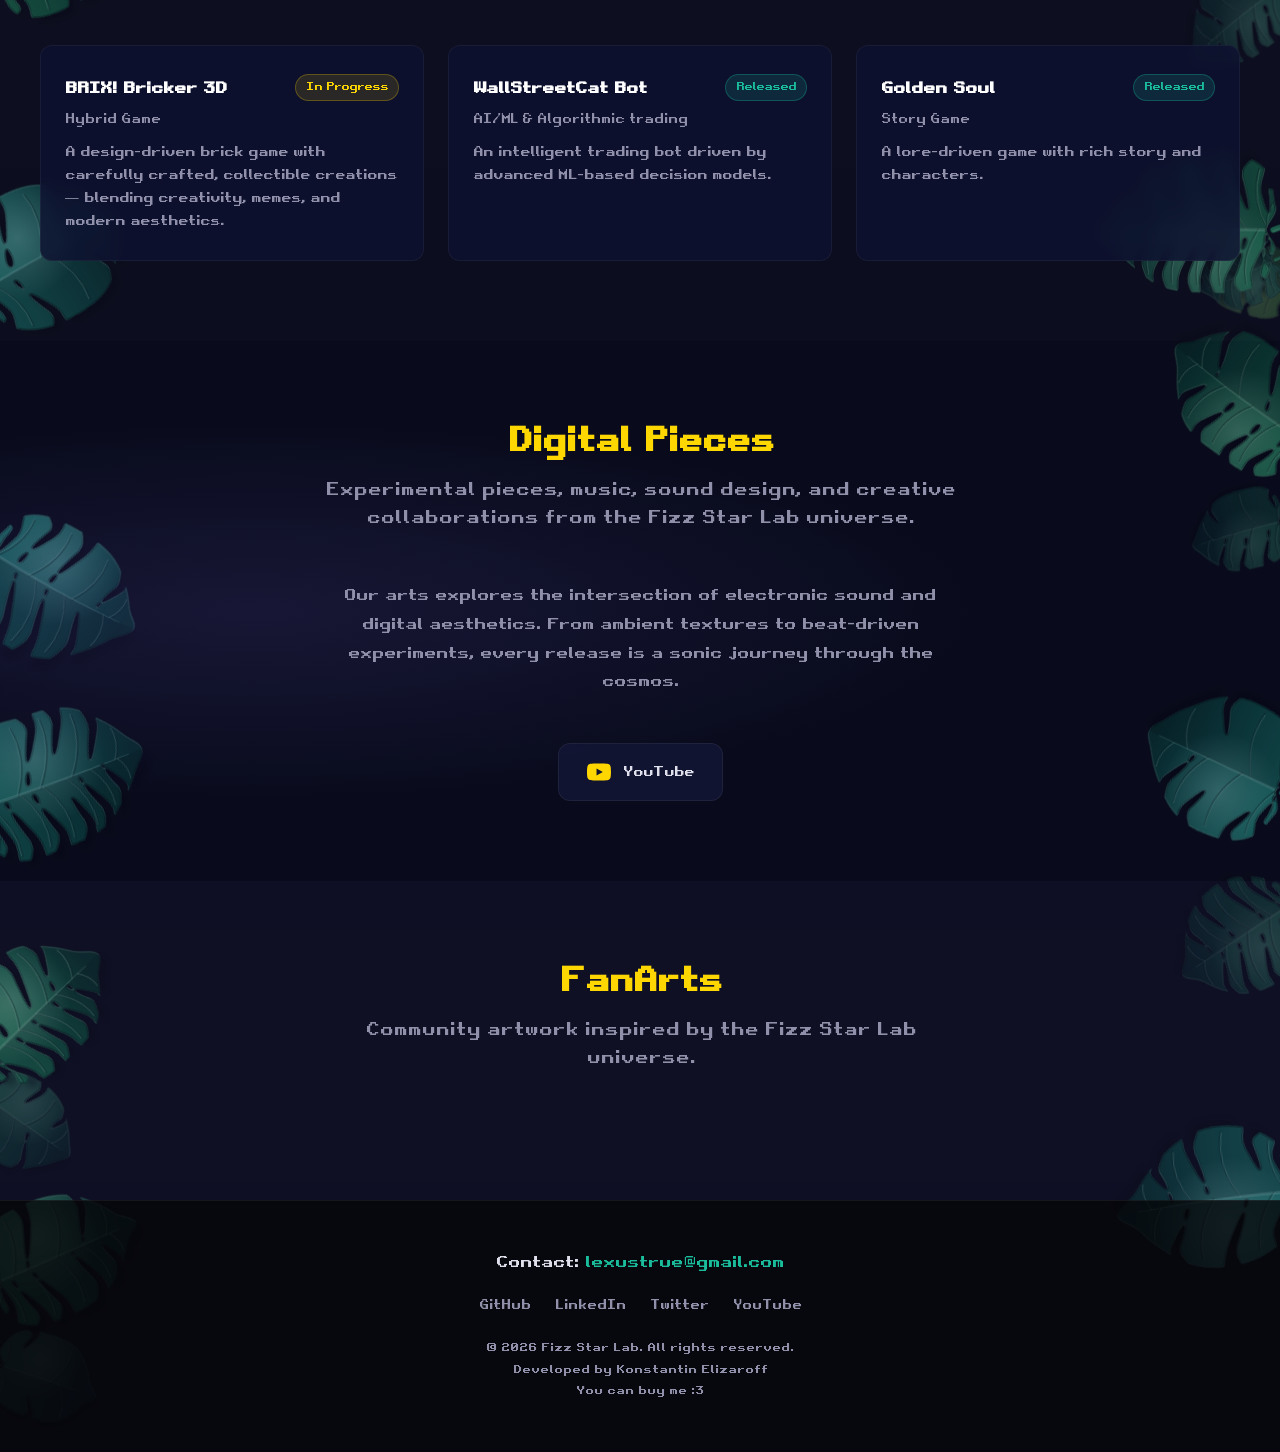
==== commit 5b327be2: "NewAge" ====
--- a/index.html
+++ b/index.html
@@ -21,75 +21,15 @@
     <link rel="stylesheet" href="css/fanarts.css">
     <link rel="stylesheet" href="css/footer.css">
     <link rel="stylesheet" href="css/cosmos.css">
+    <link rel="stylesheet" href="css/monstera.css">
 </head>
 <body>
 
     <canvas id="cosmic-canvas" aria-hidden="true"></canvas>
-
-    <svg id="ufo" class="ufo" viewBox="0 0 160 90" aria-hidden="true" focusable="false">
-        <defs>
-            <radialGradient id="ufoBeam" cx="50%" cy="0%" r="85%">
-                <stop offset="0%" stop-color="rgba(255,215,0,0.55)"/>
-                <stop offset="100%" stop-color="rgba(255,215,0,0)"/>
-            </radialGradient>
-            <linearGradient id="ufoBody" x1="0" y1="0" x2="0" y2="1">
-                <stop offset="0%" stop-color="#e2e5f5"/>
-                <stop offset="55%" stop-color="#8d93c0"/>
-                <stop offset="100%" stop-color="#4d5188"/>
-            </linearGradient>
-            <radialGradient id="ufoDome" cx="35%" cy="30%" r="70%">
-                <stop offset="0%" stop-color="#f2feff"/>
-                <stop offset="60%" stop-color="#9be8ff"/>
-                <stop offset="100%" stop-color="#3aa0c9"/>
-            </radialGradient>
-        </defs>
-
-        <polygon points="80,40 42,88 118,88" fill="url(#ufoBeam)"/>
-
-        <ellipse cx="80" cy="55" rx="70" ry="16" fill="url(#ufoBody)"/>
-        <ellipse cx="80" cy="47" rx="34" ry="22" fill="url(#ufoDome)"/>
-        <ellipse cx="80" cy="55" rx="70" ry="16" fill="none" stroke="rgba(255,215,0,0.5)" stroke-width="2"/>
-
-        <circle class="ufo-light" cx="26" cy="57" r="3.2" fill="#ffd700"/>
-        <circle class="ufo-light" cx="53" cy="64" r="3.2" fill="#7b68ee"/>
-        <circle class="ufo-light" cx="80" cy="66" r="3.2" fill="#ffd700"/>
-        <circle class="ufo-light" cx="107" cy="64" r="3.2" fill="#7b68ee"/>
-        <circle class="ufo-light" cx="134" cy="57" r="3.2" fill="#ffd700"/>
-    </svg>
-
-    <svg id="planet-a" class="planet planet-a" viewBox="0 0 200 200" aria-hidden="true" focusable="false">
-        <defs>
-            <radialGradient id="planetABody" cx="35%" cy="30%" r="75%">
-                <stop offset="0%" stop-color="#d9d4ff"/>
-                <stop offset="45%" stop-color="#7b68ee"/>
-                <stop offset="100%" stop-color="#2a1f5c"/>
-            </radialGradient>
-            <linearGradient id="planetARing" x1="0" y1="0" x2="1" y2="0">
-                <stop offset="0%" stop-color="rgba(255,215,0,0)"/>
-                <stop offset="50%" stop-color="rgba(255,215,0,0.9)"/>
-                <stop offset="100%" stop-color="rgba(255,215,0,0)"/>
-            </linearGradient>
-        </defs>
-        <ellipse class="planet-ring" cx="100" cy="100" rx="96" ry="24" fill="none" stroke="url(#planetARing)" stroke-width="8"/>
-        <circle cx="100" cy="100" r="54" fill="url(#planetABody)"/>
-    </svg>
-
-    <svg id="planet-b" class="planet planet-b" viewBox="0 0 140 140" aria-hidden="true" focusable="false">
-        <defs>
-            <radialGradient id="planetBBody" cx="35%" cy="30%" r="75%">
-                <stop offset="0%" stop-color="#fff3c4"/>
-                <stop offset="45%" stop-color="#ffd700"/>
-                <stop offset="100%" stop-color="#8a6600"/>
-            </radialGradient>
-            <linearGradient id="planetBRing" x1="0" y1="0" x2="1" y2="0">
-                <stop offset="0%" stop-color="rgba(180,160,255,0)"/>
-                <stop offset="50%" stop-color="rgba(180,160,255,0.85)"/>
-                <stop offset="100%" stop-color="rgba(180,160,255,0)"/>
-            </linearGradient>
-        </defs>
-        <ellipse class="planet-ring" cx="70" cy="70" rx="66" ry="16" fill="none" stroke="url(#planetBRing)" stroke-width="6"/>
-        <circle cx="70" cy="70" r="36" fill="url(#planetBBody)"/>
-    </svg>
+    <div class="monstera-layer" id="monstera-layer" aria-hidden="true"></div>
+
+
+
 
     <!-- Header -->
     <header class="header">
@@ -148,87 +88,196 @@
         <!-- Games -->
         <section class="games" id="games">
 
-            <!-- Featured Game -->
-            <div class="featured-game">
-                <div class="game-header">
-                    <img src="https://play-lh.googleusercontent.com/iTvFOL73iKhjRxq0T13902Wvml2hCebd9dQasygpATqHUkNVqXw1YIcuEMvdY3ntUEw4RLyZdJgI9QXgS0otJw=w480-h960" alt="Golden Soul Icon">
-                    <h2>Golden Soul</h2>
-                </div>
-
-                <div class="carousel-container">
-                    <div class="carousel-track" id="carousel-track">
-                        <div class="carousel-item"><img src="https://play-lh.googleusercontent.com/cd1hkx2wunryaz6hon7ZM-L05PI-WrTWgqg_xlVYeYN20N4nrsreixSoh0e4rxhBa-oh=w1052-h592" alt="Golden Soul screenshot 1"></div>
-                        <div class="carousel-item"><img src="https://play-lh.googleusercontent.com/m3zrQJurebPhJOngMb-CbPkQ2h8HHdvFBBdxhyxqOncNB2In1sL4j_1gTLVi960uDO6i=w1052-h592" alt="Golden Soul screenshot 2"></div>
-                        <div class="carousel-item"><img src="https://play-lh.googleusercontent.com/sHex5SbLeKKI-CxneqzYoWuBx6HSpEm4B3xRPvm2gfTM7kVStRHJKKlgXT3KerECA0Qt=w1052-h592" alt="Golden Soul screenshot 3"></div>
-                        <div class="carousel-item"><img src="https://play-lh.googleusercontent.com/9dGY7IeJx8TojmcLaXBxTZvQgFbYJJXNlLy0V9Q1P_nBSRe-49RBLyyC949n_KKJuA=w1052-h592" alt="Golden Soul screenshot 4"></div>
-                        <div class="carousel-item"><img src="https://play-lh.googleusercontent.com/FOaPC4JAmIQ-HxgFaxS_WCdVHlozp3-cnuoENw41l1bWoMbTLS6i0LLT_WjA-WitQgE=w1052-h592" alt="Golden Soul screenshot 5"></div>
-                        <div class="carousel-item"><img src="https://play-lh.googleusercontent.com/yTydUwbCr6p2yEvReb1Z4uLen9laDDUItE1Vh40aVZGMY3QJW3GzGOFn3gY9BshvAuA=w1052-h592" alt="Golden Soul screenshot 6"></div>
-                    </div>
-                </div>
-
-                <div class="store-buttons">
-                    <a class="store-btn" href="https://apps.apple.com/us/app/golden-soul/id6499178439" target="_blank">App Store</a>
-                    <a class="store-btn" href="https://play.google.com/store/apps/details?id=com.Lexuslight.Goldensoul" target="_blank">Google Play</a>
-                    <a class="store-btn" href="https://store.steampowered.com/app/3410120/Golden_Soul" target="_blank">Steam</a>
-                </div>
-            </div>
-
-            <!-- More Games -->
-            <div class="more-games">
-                <h2>Games</h2>
+            <!-- Icon strip: every game at a glance, links to its card -->
+            <nav class="games-strip" aria-label="All games">
+                <a href="#game-golden-soul" title="Golden Soul"><img src="https://play-lh.googleusercontent.com/iTvFOL73iKhjRxq0T13902Wvml2hCebd9dQasygpATqHUkNVqXw1YIcuEMvdY3ntUEw4RLyZdJgI9QXgS0otJw=w480-h960" alt="Golden Soul" loading="lazy"></a>
+                <a href="#game-lemon-or-gem" title="Lemon or Gem"><img src="https://play-lh.googleusercontent.com/OgYi-O1xFigw7N9WrkG5nl7t_Bykgp2Go4PxX1f4GI_8ZNhV4d4vMxvcRXo6YEO2vMG4OBPt_fQIXWi9Picmwh0=w240-h480" alt="Lemon or Gem" loading="lazy"></a>
+                <a href="#game-brix" title="BRIX! Bricker 3D"><img src="https://play-lh.googleusercontent.com/qwHutJollyf91DgI437MNvXN0nNVNwj-L3MubcT_cl0x7nARQPN9H3KPYEasHZH5ppZbSgDyOkK9VTX9JHKrcDo=w240-h480" alt="BRIX! Bricker 3D" loading="lazy"></a>
+                <a href="#game-pawline" title="Pawline"><img src="https://play-lh.googleusercontent.com/YwEQEngwAl-zv5yGmiXCM6n8oFSWxZtSAfqkSVh2oIzQXUsv1gfccSeg2JBsWuHGwU_3nlFMFJb9uQRWnRMw=w240-h480" alt="Pawline" loading="lazy"></a>
+                <a href="#game-cat-pat-what" title="Cat! Pat! What?"><img src="https://play-lh.googleusercontent.com/ckClMXiVfhg5_LhBwahbOnjXZ3EbS0fbYySeexGSwHAp3EFq_WoabfcZmWgOxuU4STr3h4AA8lmSSCN55gxmbAQ=w240-h480" alt="Cat! Pat! What?" loading="lazy"></a>
+                <a href="#game-fizz-water-sort" title="Fizz Water Sort"><img src="https://play-lh.googleusercontent.com/HSZvsTE9kee0Z-veYE1zAGemh_YvnHUJHVMw3z8XVFJb0er79JsSKWDGOfE6S4C20GTnIFSMNbjUNuo3MICuBw=w240-h480" alt="Fizz Water Sort" loading="lazy"></a>
+                <a href="#game-potion-craft" title="Potion Craft"><img src="https://play-lh.googleusercontent.com/-dTmS44zG5AkopwVec-cuLyOEZ0gziWcKwwbIOp5t3MGfm1oLQpcdTMBtzageTZq1hUqA5NLN1ts_umItSK13w=w240-h480" alt="Potion Craft" loading="lazy"></a>
+            </nav>
+
+            <!-- Flagship: Golden Soul -->
+            <article class="app-card app-card--featured" id="game-golden-soul">
+                <div class="app-card__bg" style="background-image:url('https://play-lh.googleusercontent.com/cd1hkx2wunryaz6hon7ZM-L05PI-WrTWgqg_xlVYeYN20N4nrsreixSoh0e4rxhBa-oh=w1052-h592')" aria-hidden="true"></div>
+                <div class="app-card__head">
+                    <img class="app-card__icon" src="https://play-lh.googleusercontent.com/iTvFOL73iKhjRxq0T13902Wvml2hCebd9dQasygpATqHUkNVqXw1YIcuEMvdY3ntUEw4RLyZdJgI9QXgS0otJw=w480-h960" alt="Golden Soul icon">
+                    <div>
+                        <p class="app-card__label">★ Legend</p>
+                        <h2 class="app-card__title">Golden Soul</h2>
+                        <p class="app-card__genre">Story Adventure</p>
+                    </div>
+                </div>
+                <div class="app-card__featured-body">
+                    <div class="carousel-container">
+                        <div class="carousel-track" id="carousel-track">
+                            <div class="carousel-item"><img src="https://play-lh.googleusercontent.com/cd1hkx2wunryaz6hon7ZM-L05PI-WrTWgqg_xlVYeYN20N4nrsreixSoh0e4rxhBa-oh=w1052-h592" alt="Golden Soul screenshot 1"></div>
+                            <div class="carousel-item"><img src="https://play-lh.googleusercontent.com/m3zrQJurebPhJOngMb-CbPkQ2h8HHdvFBBdxhyxqOncNB2In1sL4j_1gTLVi960uDO6i=w1052-h592" alt="Golden Soul screenshot 2"></div>
+                            <div class="carousel-item"><img src="https://play-lh.googleusercontent.com/sHex5SbLeKKI-CxneqzYoWuBx6HSpEm4B3xRPvm2gfTM7kVStRHJKKlgXT3KerECA0Qt=w1052-h592" alt="Golden Soul screenshot 3"></div>
+                            <div class="carousel-item"><img src="https://play-lh.googleusercontent.com/9dGY7IeJx8TojmcLaXBxTZvQgFbYJJXNlLy0V9Q1P_nBSRe-49RBLyyC949n_KKJuA=w1052-h592" alt="Golden Soul screenshot 4"></div>
+                            <div class="carousel-item"><img src="https://play-lh.googleusercontent.com/FOaPC4JAmIQ-HxgFaxS_WCdVHlozp3-cnuoENw41l1bWoMbTLS6i0LLT_WjA-WitQgE=w1052-h592" alt="Golden Soul screenshot 5"></div>
+                            <div class="carousel-item"><img src="https://play-lh.googleusercontent.com/yTydUwbCr6p2yEvReb1Z4uLen9laDDUItE1Vh40aVZGMY3QJW3GzGOFn3gY9BshvAuA=w1052-h592" alt="Golden Soul screenshot 6"></div>
+                        </div>
+                    </div>
+                    <div class="app-card__text">
+                        <p class="app-card__tagline">Fall into a magical abyss. Come back with a soul that isn't yours.</p>
+                        <p class="app-card__desc">Half a century in the abyss has killed your soul. A mysterious magician grants you a Golden Soul — a magical fake that keeps you going, but with no emotions and no blood. A lore-driven story game with rich characters, about what it takes to become real again.</p>
+                        <div class="app-card__ctas">
+                            <a class="store-btn store-btn--as" href="https://apps.apple.com/us/app/golden-soul/id6499178439" target="_blank" rel="noopener"><svg viewBox="0 0 24 24" aria-hidden="true"><path fill="currentColor" d="M12.152 6.896c-.948 0-2.415-1.078-3.96-1.04-2.04.027-3.91 1.183-4.961 3.014-2.117 3.675-.546 9.103 1.519 12.09 1.013 1.454 2.208 3.09 3.792 3.039 1.52-.065 2.09-.987 3.935-.987 1.831 0 2.35.987 3.96.948 1.637-.026 2.676-1.48 3.676-2.948 1.156-1.688 1.636-3.325 1.662-3.415-.039-.013-3.182-1.221-3.22-4.857-.026-3.04 2.48-4.494 2.597-4.559-1.429-2.09-3.623-2.324-4.39-2.376-2-.156-3.675 1.09-4.61 1.09zM15.53 3.83c.843-1.012 1.4-2.427 1.245-3.83-1.207.052-2.662.805-3.532 1.818-.78.896-1.454 2.338-1.273 3.714 1.338.104 2.715-.688 3.559-1.701"/></svg><span>App Store</span></a>
+                            <a class="store-btn store-btn--gp" href="https://play.google.com/store/apps/details?id=com.Lexuslight.Goldensoul" target="_blank" rel="noopener"><svg viewBox="0 0 24 24" aria-hidden="true"><path fill="currentColor" d="M4.5 2.6c-.3.2-.5.6-.5 1.1v16.6c0 .5.2.9.5 1.1L14 12 4.5 2.6zm10.6 10.5-2.3 2.3L6.2 21.9l10.5-6zm0-2.2L6.2 2.1l6.6 6.5 2.3 2.3zm1.9 3.9 2.7-1.5c.8-.5.8-1.6 0-2.1l-2.7-1.5L14.6 12l2.4 2.3z"/></svg><span>Google Play</span></a>
+                            <a class="store-btn store-btn--steam" href="https://store.steampowered.com/app/3410120/Golden_Soul" target="_blank" rel="noopener"><svg viewBox="0 0 24 24" aria-hidden="true"><circle cx="12" cy="12" r="10" fill="none" stroke="currentColor" stroke-width="2"/><circle cx="15" cy="9" r="3" fill="currentColor"/><circle cx="8.5" cy="15.5" r="2.2" fill="currentColor"/><path d="M8.5 15.5 15 9" stroke="currentColor" stroke-width="2"/></svg><span>Steam</span></a>
+                        </div>
+                    </div>
+                </div>
+            </article>
+
+            <!-- All other games -->
+            <div class="games-group">
+                <div class="games-group__head">
+                    <h2>Games</h2>
+                    <span class="games-group__count">06</span>
+                </div>
                 <div class="games-grid">
 
-                    <div class="game-card">
-                        <img src="https://play-lh.googleusercontent.com/OgYi-O1xFigw7N9WrkG5nl7t_Bykgp2Go4PxX1f4GI_8ZNhV4d4vMxvcRXo6YEO2vMG4OBPt_fQIXWi9Picmwh0=w480-h960" alt="Lemon or Gem: Car Dealer Sim">
-                        <h3>Lemon or Gem</h3>
-                        <div class="store-buttons">
-                            <a class="store-btn" href="https://play.google.com/store/apps/details?id=com.FizzStarLab.CarFlipper&hl=en" target="_blank">Google Play</a>
-                        </div>
-                    </div>
-
-                    <div class="game-card">
-                        <img src="https://play-lh.googleusercontent.com/YwEQEngwAl-zv5yGmiXCM6n8oFSWxZtSAfqkSVh2oIzQXUsv1gfccSeg2JBsWuHGwU_3nlFMFJb9uQRWnRMw=w480-h960" alt="Pawline: Draw to Save the Dog">
-                        <h3>Pawline</h3>
-                        <div class="store-buttons">
-                            <a class="store-btn" href="https://play.google.com/store/apps/details?id=com.FizzStarLab.SaveTheDog&hl=en" target="_blank">Google Play</a>
-                        </div>
-                    </div>
-
-                    <div class="game-card">
-                        <img src="https://play-lh.googleusercontent.com/qwHutJollyf91DgI437MNvXN0nNVNwj-L3MubcT_cl0x7nARQPN9H3KPYEasHZH5ppZbSgDyOkK9VTX9JHKrcDo=w480-h960" alt="BRIX - Creative Bricker">
-                        <h3>BRIX! Bricker 3D</h3>
-                        <div class="store-buttons">
-                            <a class="store-btn" href="https://play.google.com/store/apps/details?id=com.FizzStarLab.BrixBricker&hl=en" target="_blank">Google Play</a>
-                            <a class="store-btn" href="https://apps.apple.com/us/app/brix-constructor-3d/id6751990536" target="_blank">App Store</a>
-                        </div>
-                    </div>
-
-                    <div class="game-card">
-                        <img src="https://play-lh.googleusercontent.com/ckClMXiVfhg5_LhBwahbOnjXZ3EbS0fbYySeexGSwHAp3EFq_WoabfcZmWgOxuU4STr3h4AA8lmSSCN55gxmbAQ=w480-h960" alt="Cat! Pat! What?">
-                        <h3>Cat! Pat! What?</h3>
-                        <div class="store-buttons">
-                            <a class="store-btn" href="https://play.google.com/store/apps/details?id=com.FizzStarLab.WordCatPatWhat&hl=en" target="_blank">Google Play</a>
-                            <a class="store-btn" href="https://apps.apple.com/us/app/word-mystery-cat-pat-what/id6717603714" target="_blank">App Store</a>
-                        </div>
-                    </div>
-
-                    <div class="game-card">
-                        <img src="https://play-lh.googleusercontent.com/HSZvsTE9kee0Z-veYE1zAGemh_YvnHUJHVMw3z8XVFJb0er79JsSKWDGOfE6S4C20GTnIFSMNbjUNuo3MICuBw=w480-h960" alt="Fizz Water Sort">
-                        <h3>Fizz Water Sort</h3>
-                        <div class="store-buttons">
-                            <a class="store-btn" href="https://play.google.com/store/apps/details?id=com.FizzStarLab.FizzWaterSort&hl=en" target="_blank">Google Play</a>
-                            <a class="store-btn" href="https://apps.apple.com/ml/app/relax-zone-fizzy-color-sort/id6737144352" target="_blank">App Store</a>
-                        </div>
-                    </div>
-
-                    <div class="game-card">
-                        <img src="https://play-lh.googleusercontent.com/-dTmS44zG5AkopwVec-cuLyOEZ0gziWcKwwbIOp5t3MGfm1oLQpcdTMBtzageTZq1hUqA5NLN1ts_umItSK13w=w480-h960" alt="Potion Craft">
-                        <h3>Potion Craft</h3>
-                        <div class="store-buttons">
-                            <a class="store-btn" href="https://play.google.com/store/apps/details?id=com.FizzStarLab.PotionCraft&hl=en" target="_blank">Google Play</a>
-                            <a class="store-btn" href="https://apps.apple.com/tw/app/potion-sort-pixel-color-sort/id6737445364" target="_blank">App Store</a>
-                        </div>
-                    </div>
+                    <article class="app-card" id="game-lemon-or-gem">
+                        <div class="app-card__bg" style="background-image:url('https://play-lh.googleusercontent.com/f9qE3m9itnBEN9rN-W3Gne9qc_a12ORwM-u44ECBuraMf_91-1SPpTNd5KYMhF_PeW8bT6SjvGxCHYKPL9-h770=w392-h696')" aria-hidden="true"></div>
+                        <div class="app-card__head">
+                            <img class="app-card__icon" src="https://play-lh.googleusercontent.com/OgYi-O1xFigw7N9WrkG5nl7t_Bykgp2Go4PxX1f4GI_8ZNhV4d4vMxvcRXo6YEO2vMG4OBPt_fQIXWi9Picmwh0=w240-h480" alt="Lemon or Gem: Car Dealer Sim icon" loading="lazy">
+                            <div>
+                                <p class="app-card__label app-card__label--hit">🔥 Hit!</p>
+                                <h3 class="app-card__title">Lemon or Gem</h3>
+                                <p class="app-card__genre">Car Dealer Sim</p>
+                            </div>
+                        </div>
+                        <div class="app-card__shots">
+                            <img src="https://play-lh.googleusercontent.com/f9qE3m9itnBEN9rN-W3Gne9qc_a12ORwM-u44ECBuraMf_91-1SPpTNd5KYMhF_PeW8bT6SjvGxCHYKPL9-h770=w392-h696" alt="Lemon or Gem screenshot 1" loading="lazy">
+                            <img src="https://play-lh.googleusercontent.com/oIKV_Ul8H4zdCItvSu45uLttFzWM7dsna6uz8kJzEplP_Iirq7fQsji6SRH6FZPPLuuAlwGXHOV5S6AMHO2C=w392-h696" alt="Lemon or Gem screenshot 2" loading="lazy">
+                            <img src="https://play-lh.googleusercontent.com/TdEk1nL_oM5CGTKGXUbS0SNW3t70blzG1h3jZFb5q1s6nt5G7Ws_1q-j38NKymvyZQf-dRit5iADn6kwpbaYq4c=w392-h696" alt="Lemon or Gem screenshot 3" loading="lazy">
+                        </div>
+                        <p class="app-card__tagline">Clean car, half price, smiling seller. Something is off.</p>
+                        <p class="app-card__desc">A car-flipping sim where instinct is your real currency. Read the listing, pay for an inspection or gamble blind — one look under the hood separates the deal of your life from a loss that wipes out your garage.</p>
+                        <div class="app-card__ctas">
+                            <a class="store-btn store-btn--gp" href="https://play.google.com/store/apps/details?id=com.FizzStarLab.CarFlipper&hl=en" target="_blank" rel="noopener"><svg viewBox="0 0 24 24" aria-hidden="true"><path fill="currentColor" d="M4.5 2.6c-.3.2-.5.6-.5 1.1v16.6c0 .5.2.9.5 1.1L14 12 4.5 2.6zm10.6 10.5-2.3 2.3L6.2 21.9l10.5-6zm0-2.2L6.2 2.1l6.6 6.5 2.3 2.3zm1.9 3.9 2.7-1.5c.8-.5.8-1.6 0-2.1l-2.7-1.5L14.6 12l2.4 2.3z"/></svg><span>Google Play</span></a>
+                            <a class="store-btn store-btn--as" href="https://apps.apple.com/us/app/lemon-or-gem-car-dealer-sim/id6813228672" target="_blank" rel="noopener"><svg viewBox="0 0 24 24" aria-hidden="true"><path fill="currentColor" d="M12.152 6.896c-.948 0-2.415-1.078-3.96-1.04-2.04.027-3.91 1.183-4.961 3.014-2.117 3.675-.546 9.103 1.519 12.09 1.013 1.454 2.208 3.09 3.792 3.039 1.52-.065 2.09-.987 3.935-.987 1.831 0 2.35.987 3.96.948 1.637-.026 2.676-1.48 3.676-2.948 1.156-1.688 1.636-3.325 1.662-3.415-.039-.013-3.182-1.221-3.22-4.857-.026-3.04 2.48-4.494 2.597-4.559-1.429-2.09-3.623-2.324-4.39-2.376-2-.156-3.675 1.09-4.61 1.09zM15.53 3.83c.843-1.012 1.4-2.427 1.245-3.83-1.207.052-2.662.805-3.532 1.818-.78.896-1.454 2.338-1.273 3.714 1.338.104 2.715-.688 3.559-1.701"/></svg><span>App Store</span></a>
+                        </div>
+                    </article>
+
+                    <article class="app-card" id="game-brix">
+                        <div class="app-card__bg" style="background-image:url('https://is1-ssl.mzstatic.com/image/thumb/PurpleSource211/v4/49/f7/6a/49f76a1c-83f2-cc78-e3a4-8b5217026a4c/1Eng.png/392x696bb.jpg')" aria-hidden="true"></div>
+                        <div class="app-card__head">
+                            <img class="app-card__icon" src="https://play-lh.googleusercontent.com/qwHutJollyf91DgI437MNvXN0nNVNwj-L3MubcT_cl0x7nARQPN9H3KPYEasHZH5ppZbSgDyOkK9VTX9JHKrcDo=w240-h480" alt="BRIX: Brick Building Blocks 3D icon" loading="lazy">
+                            <div>
+                                <p class="app-card__label app-card__label--hit">🔥 Hit!</p>
+                                <h3 class="app-card__title">BRIX! Bricker 3D</h3>
+                                <p class="app-card__genre">Building &amp; Collecting</p>
+                            </div>
+                        </div>
+                        <div class="app-card__shots">
+                            <img src="https://is1-ssl.mzstatic.com/image/thumb/PurpleSource211/v4/49/f7/6a/49f76a1c-83f2-cc78-e3a4-8b5217026a4c/1Eng.png/392x696bb.jpg" alt="BRIX! Bricker 3D screenshot 1" loading="lazy">
+                            <img src="https://is1-ssl.mzstatic.com/image/thumb/PurpleSource211/v4/da/c9/40/dac940c1-ff54-dec9-d7a3-3db7a540d01e/2Eng.png/392x696bb.jpg" alt="BRIX! Bricker 3D screenshot 2" loading="lazy">
+                            <img src="https://is1-ssl.mzstatic.com/image/thumb/PurpleSource221/v4/0d/a9/60/0da960bf-8552-9040-852b-d7feae9fc0e4/3Eng.png/392x696bb.jpg" alt="BRIX! Bricker 3D screenshot 3" loading="lazy">
+                        </div>
+                        <p class="app-card__tagline">Build, collect, unwind.</p>
+                        <p class="app-card__desc">A design-driven brick game with carefully crafted, collectible creations — blending creativity, memes and modern aesthetics. A mindful break that keeps your hands busy and your head clear.</p>
+                        <div class="app-card__ctas">
+                            <a class="store-btn store-btn--gp" href="https://play.google.com/store/apps/details?id=com.FizzStarLab.BrixBricker&hl=en" target="_blank" rel="noopener"><svg viewBox="0 0 24 24" aria-hidden="true"><path fill="currentColor" d="M4.5 2.6c-.3.2-.5.6-.5 1.1v16.6c0 .5.2.9.5 1.1L14 12 4.5 2.6zm10.6 10.5-2.3 2.3L6.2 21.9l10.5-6zm0-2.2L6.2 2.1l6.6 6.5 2.3 2.3zm1.9 3.9 2.7-1.5c.8-.5.8-1.6 0-2.1l-2.7-1.5L14.6 12l2.4 2.3z"/></svg><span>Google Play</span></a>
+                            <a class="store-btn store-btn--as" href="https://apps.apple.com/us/app/brix-constructor-3d/id6751990536" target="_blank" rel="noopener"><svg viewBox="0 0 24 24" aria-hidden="true"><path fill="currentColor" d="M12.152 6.896c-.948 0-2.415-1.078-3.96-1.04-2.04.027-3.91 1.183-4.961 3.014-2.117 3.675-.546 9.103 1.519 12.09 1.013 1.454 2.208 3.09 3.792 3.039 1.52-.065 2.09-.987 3.935-.987 1.831 0 2.35.987 3.96.948 1.637-.026 2.676-1.48 3.676-2.948 1.156-1.688 1.636-3.325 1.662-3.415-.039-.013-3.182-1.221-3.22-4.857-.026-3.04 2.48-4.494 2.597-4.559-1.429-2.09-3.623-2.324-4.39-2.376-2-.156-3.675 1.09-4.61 1.09zM15.53 3.83c.843-1.012 1.4-2.427 1.245-3.83-1.207.052-2.662.805-3.532 1.818-.78.896-1.454 2.338-1.273 3.714 1.338.104 2.715-.688 3.559-1.701"/></svg><span>App Store</span></a>
+                        </div>
+                    </article>
+
+                    <article class="app-card" id="game-pawline">
+                        <div class="app-card__bg" style="background-image:url('https://is1-ssl.mzstatic.com/image/thumb/PurpleSource221/v4/c5/4f/37/c54f3749-10d0-f852-0368-1f2e4c77c23a/00_dogs.png/392x696bb.jpg')" aria-hidden="true"></div>
+                        <div class="app-card__head">
+                            <img class="app-card__icon" src="https://play-lh.googleusercontent.com/YwEQEngwAl-zv5yGmiXCM6n8oFSWxZtSAfqkSVh2oIzQXUsv1gfccSeg2JBsWuHGwU_3nlFMFJb9uQRWnRMw=w240-h480" alt="Pawline: Draw to Save the Dog icon" loading="lazy">
+                            <div>
+                                <p class="app-card__label app-card__label--new">● New</p>
+                                <h3 class="app-card__title">Pawline</h3>
+                                <p class="app-card__genre">Physics Puzzle</p>
+                            </div>
+                        </div>
+                        <div class="app-card__shots">
+                            <img src="https://is1-ssl.mzstatic.com/image/thumb/PurpleSource221/v4/c5/4f/37/c54f3749-10d0-f852-0368-1f2e4c77c23a/00_dogs.png/392x696bb.jpg" alt="Pawline screenshot 1" loading="lazy">
+                            <img src="https://is1-ssl.mzstatic.com/image/thumb/PurpleSource211/v4/e8/a7/7c/e8a77c65-c4d6-1cbc-1fea-f9148d822a8d/01_draw.png/392x696bb.jpg" alt="Pawline screenshot 2" loading="lazy">
+                            <img src="https://is1-ssl.mzstatic.com/image/thumb/PurpleSource211/v4/e6/70/ed/e670ed4a-c6e7-afef-e335-cdc9106021a5/02_saw.png/392x696bb.jpg" alt="Pawline screenshot 3" loading="lazy">
+                        </div>
+                        <p class="app-card__tagline">A puppy is falling. Below him: spikes. Draw the line that saves him.</p>
+                        <p class="app-card__desc">Pick a material, draw up to three lines, press GO and let real physics decide. Restarts are instant and your lines stay on the field — so you fix the plan instead of starting from scratch.</p>
+                        <div class="app-card__ctas">
+                            <a class="store-btn store-btn--gp" href="https://play.google.com/store/apps/details?id=com.FizzStarLab.SaveTheDog&hl=en" target="_blank" rel="noopener"><svg viewBox="0 0 24 24" aria-hidden="true"><path fill="currentColor" d="M4.5 2.6c-.3.2-.5.6-.5 1.1v16.6c0 .5.2.9.5 1.1L14 12 4.5 2.6zm10.6 10.5-2.3 2.3L6.2 21.9l10.5-6zm0-2.2L6.2 2.1l6.6 6.5 2.3 2.3zm1.9 3.9 2.7-1.5c.8-.5.8-1.6 0-2.1l-2.7-1.5L14.6 12l2.4 2.3z"/></svg><span>Google Play</span></a>
+                            <a class="store-btn store-btn--as" href="https://apps.apple.com/us/app/pawline-save-the-dog/id6813229785" target="_blank" rel="noopener"><svg viewBox="0 0 24 24" aria-hidden="true"><path fill="currentColor" d="M12.152 6.896c-.948 0-2.415-1.078-3.96-1.04-2.04.027-3.91 1.183-4.961 3.014-2.117 3.675-.546 9.103 1.519 12.09 1.013 1.454 2.208 3.09 3.792 3.039 1.52-.065 2.09-.987 3.935-.987 1.831 0 2.35.987 3.96.948 1.637-.026 2.676-1.48 3.676-2.948 1.156-1.688 1.636-3.325 1.662-3.415-.039-.013-3.182-1.221-3.22-4.857-.026-3.04 2.48-4.494 2.597-4.559-1.429-2.09-3.623-2.324-4.39-2.376-2-.156-3.675 1.09-4.61 1.09zM15.53 3.83c.843-1.012 1.4-2.427 1.245-3.83-1.207.052-2.662.805-3.532 1.818-.78.896-1.454 2.338-1.273 3.714 1.338.104 2.715-.688 3.559-1.701"/></svg><span>App Store</span></a>
+                        </div>
+                    </article>
+
+                    <article class="app-card" id="game-cat-pat-what">
+                        <div class="app-card__bg" style="background-image:url('https://is1-ssl.mzstatic.com/image/thumb/PurpleSource221/v4/7c/99/25/7c992526-f547-191d-e956-c976b40dc265/5cb1de31-fa80-4cce-9298-88649f71a6b6_1Eng.png/392x696bb.jpg')" aria-hidden="true"></div>
+                        <div class="app-card__head">
+                            <img class="app-card__icon" src="https://play-lh.googleusercontent.com/ckClMXiVfhg5_LhBwahbOnjXZ3EbS0fbYySeexGSwHAp3EFq_WoabfcZmWgOxuU4STr3h4AA8lmSSCN55gxmbAQ=w240-h480" alt="Word Quiz! Cat! Pat! What? icon" loading="lazy">
+                            <div>
+                                <p class="app-card__label app-card__label--classic">◆ Classic</p>
+                                <h3 class="app-card__title">Cat! Pat! What?</h3>
+                                <p class="app-card__genre">Word Puzzle</p>
+                            </div>
+                        </div>
+                        <div class="app-card__shots">
+                            <img src="https://is1-ssl.mzstatic.com/image/thumb/PurpleSource221/v4/7c/99/25/7c992526-f547-191d-e956-c976b40dc265/5cb1de31-fa80-4cce-9298-88649f71a6b6_1Eng.png/392x696bb.jpg" alt="Cat! Pat! What? screenshot 1" loading="lazy">
+                            <img src="https://is1-ssl.mzstatic.com/image/thumb/PurpleSource211/v4/0d/e8/6f/0de86fab-ff12-8d1e-17d5-5ccb1f5133c3/411b9e84-9b71-474c-bff0-287893fbe452_2Eng.png/392x696bb.jpg" alt="Cat! Pat! What? screenshot 2" loading="lazy">
+                            <img src="https://is1-ssl.mzstatic.com/image/thumb/PurpleSource211/v4/06/62/7b/06627b8e-848b-f736-a160-2e35eebf8dde/6e1b50c7-a1ae-4049-b90a-9718f2f06016_3Eng.png/392x696bb.jpg" alt="Cat! Pat! What? screenshot 3" loading="lazy">
+                        </div>
+                        <p class="app-card__tagline">Word puzzles with a mysterious cat as your guide.</p>
+                        <p class="app-card__desc">Thousands of words across categories — nature, cats, dogs, dishes, cars, mythology, history and more. Every level is a new test for your logic and vocabulary.</p>
+                        <div class="app-card__ctas">
+                            <a class="store-btn store-btn--gp" href="https://play.google.com/store/apps/details?id=com.FizzStarLab.WordCatPatWhat&hl=en" target="_blank" rel="noopener"><svg viewBox="0 0 24 24" aria-hidden="true"><path fill="currentColor" d="M4.5 2.6c-.3.2-.5.6-.5 1.1v16.6c0 .5.2.9.5 1.1L14 12 4.5 2.6zm10.6 10.5-2.3 2.3L6.2 21.9l10.5-6zm0-2.2L6.2 2.1l6.6 6.5 2.3 2.3zm1.9 3.9 2.7-1.5c.8-.5.8-1.6 0-2.1l-2.7-1.5L14.6 12l2.4 2.3z"/></svg><span>Google Play</span></a>
+                            <a class="store-btn store-btn--as" href="https://apps.apple.com/us/app/word-mystery-cat-pat-what/id6717603714" target="_blank" rel="noopener"><svg viewBox="0 0 24 24" aria-hidden="true"><path fill="currentColor" d="M12.152 6.896c-.948 0-2.415-1.078-3.96-1.04-2.04.027-3.91 1.183-4.961 3.014-2.117 3.675-.546 9.103 1.519 12.09 1.013 1.454 2.208 3.09 3.792 3.039 1.52-.065 2.09-.987 3.935-.987 1.831 0 2.35.987 3.96.948 1.637-.026 2.676-1.48 3.676-2.948 1.156-1.688 1.636-3.325 1.662-3.415-.039-.013-3.182-1.221-3.22-4.857-.026-3.04 2.48-4.494 2.597-4.559-1.429-2.09-3.623-2.324-4.39-2.376-2-.156-3.675 1.09-4.61 1.09zM15.53 3.83c.843-1.012 1.4-2.427 1.245-3.83-1.207.052-2.662.805-3.532 1.818-.78.896-1.454 2.338-1.273 3.714 1.338.104 2.715-.688 3.559-1.701"/></svg><span>App Store</span></a>
+                        </div>
+                    </article>
+
+                    <article class="app-card" id="game-fizz-water-sort">
+                        <div class="app-card__bg" style="background-image:url('https://is1-ssl.mzstatic.com/image/thumb/PurpleSource221/v4/25/b8/01/25b801ac-867d-87d8-54d8-2d6ef6bce75b/1Eng.png/392x696bb.jpg')" aria-hidden="true"></div>
+                        <div class="app-card__head">
+                            <img class="app-card__icon" src="https://play-lh.googleusercontent.com/HSZvsTE9kee0Z-veYE1zAGemh_YvnHUJHVMw3z8XVFJb0er79JsSKWDGOfE6S4C20GTnIFSMNbjUNuo3MICuBw=w240-h480" alt="Fizz Water Sort - Color Puzzle icon" loading="lazy">
+                            <div>
+                                <p class="app-card__label app-card__label--classic">◆ Classic</p>
+                                <h3 class="app-card__title">Fizz Water Sort</h3>
+                                <p class="app-card__genre">Color Sort</p>
+                            </div>
+                        </div>
+                        <div class="app-card__shots">
+                            <img src="https://is1-ssl.mzstatic.com/image/thumb/PurpleSource221/v4/25/b8/01/25b801ac-867d-87d8-54d8-2d6ef6bce75b/1Eng.png/392x696bb.jpg" alt="Fizz Water Sort screenshot 1" loading="lazy">
+                            <img src="https://is1-ssl.mzstatic.com/image/thumb/PurpleSource221/v4/24/2c/d3/242cd303-a230-26a5-808f-7695839e9768/3Eng.png/392x696bb.jpg" alt="Fizz Water Sort screenshot 2" loading="lazy">
+                            <img src="https://is1-ssl.mzstatic.com/image/thumb/PurpleSource211/v4/bf/cd/ba/bfcdba54-17b3-fd6e-2fbf-a4283e54486c/4Eng.png/392x696bb.jpg" alt="Fizz Water Sort screenshot 3" loading="lazy">
+                        </div>
+                        <p class="app-card__tagline">Color sorting with a fizzy twist.</p>
+                        <p class="app-card__desc">Hundreds of levels that are easy to learn and hard to master, with soothing sounds, stylish visuals and a rank to climb. No timers, no pressure.</p>
+                        <div class="app-card__ctas">
+                            <a class="store-btn store-btn--gp" href="https://play.google.com/store/apps/details?id=com.FizzStarLab.FizzWaterSort&hl=en" target="_blank" rel="noopener"><svg viewBox="0 0 24 24" aria-hidden="true"><path fill="currentColor" d="M4.5 2.6c-.3.2-.5.6-.5 1.1v16.6c0 .5.2.9.5 1.1L14 12 4.5 2.6zm10.6 10.5-2.3 2.3L6.2 21.9l10.5-6zm0-2.2L6.2 2.1l6.6 6.5 2.3 2.3zm1.9 3.9 2.7-1.5c.8-.5.8-1.6 0-2.1l-2.7-1.5L14.6 12l2.4 2.3z"/></svg><span>Google Play</span></a>
+                            <a class="store-btn store-btn--as" href="https://apps.apple.com/ml/app/relax-zone-fizzy-color-sort/id6737144352" target="_blank" rel="noopener"><svg viewBox="0 0 24 24" aria-hidden="true"><path fill="currentColor" d="M12.152 6.896c-.948 0-2.415-1.078-3.96-1.04-2.04.027-3.91 1.183-4.961 3.014-2.117 3.675-.546 9.103 1.519 12.09 1.013 1.454 2.208 3.09 3.792 3.039 1.52-.065 2.09-.987 3.935-.987 1.831 0 2.35.987 3.96.948 1.637-.026 2.676-1.48 3.676-2.948 1.156-1.688 1.636-3.325 1.662-3.415-.039-.013-3.182-1.221-3.22-4.857-.026-3.04 2.48-4.494 2.597-4.559-1.429-2.09-3.623-2.324-4.39-2.376-2-.156-3.675 1.09-4.61 1.09zM15.53 3.83c.843-1.012 1.4-2.427 1.245-3.83-1.207.052-2.662.805-3.532 1.818-.78.896-1.454 2.338-1.273 3.714 1.338.104 2.715-.688 3.559-1.701"/></svg><span>App Store</span></a>
+                        </div>
+                    </article>
+
+                    <article class="app-card" id="game-potion-craft">
+                        <div class="app-card__bg" style="background-image:url('https://is1-ssl.mzstatic.com/image/thumb/PurpleSource211/v4/52/c7/bb/52c7bbe1-2525-4d75-58c9-6e037e5a5ae8/1Eng.png/392x696bb.jpg')" aria-hidden="true"></div>
+                        <div class="app-card__head">
+                            <img class="app-card__icon" src="https://play-lh.googleusercontent.com/-dTmS44zG5AkopwVec-cuLyOEZ0gziWcKwwbIOp5t3MGfm1oLQpcdTMBtzageTZq1hUqA5NLN1ts_umItSK13w=w240-h480" alt="Potion Craft - Water Sort Game icon" loading="lazy">
+                            <div>
+                                <p class="app-card__label app-card__label--classic">◆ Classic</p>
+                                <h3 class="app-card__title">Potion Craft</h3>
+                                <p class="app-card__genre">Pixel Color Sort</p>
+                            </div>
+                        </div>
+                        <div class="app-card__shots">
+                            <img src="https://is1-ssl.mzstatic.com/image/thumb/PurpleSource211/v4/52/c7/bb/52c7bbe1-2525-4d75-58c9-6e037e5a5ae8/1Eng.png/392x696bb.jpg" alt="Potion Craft screenshot 1" loading="lazy">
+                            <img src="https://is1-ssl.mzstatic.com/image/thumb/PurpleSource221/v4/11/7c/d5/117cd53e-d49e-a703-7681-137989d176e0/2Eng.png/392x696bb.jpg" alt="Potion Craft screenshot 2" loading="lazy">
+                            <img src="https://is1-ssl.mzstatic.com/image/thumb/PurpleSource221/v4/57/a7/a0/57a7a0a0-d039-e70d-c1f1-f0c6e60b12d5/3Eng.png/392x696bb.jpg" alt="Potion Craft screenshot 3" loading="lazy">
+                        </div>
+                        <p class="app-card__tagline">Pixel potions. Sorted.</p>
+                        <p class="app-card__desc">The color-sort puzzle reimagined as an alchemist&#x27;s shelf: hundreds of levels of pixel-art potions, rising difficulty and a rank system to level up.</p>
+                        <div class="app-card__ctas">
+                            <a class="store-btn store-btn--gp" href="https://play.google.com/store/apps/details?id=com.FizzStarLab.PotionCraft&hl=en" target="_blank" rel="noopener"><svg viewBox="0 0 24 24" aria-hidden="true"><path fill="currentColor" d="M4.5 2.6c-.3.2-.5.6-.5 1.1v16.6c0 .5.2.9.5 1.1L14 12 4.5 2.6zm10.6 10.5-2.3 2.3L6.2 21.9l10.5-6zm0-2.2L6.2 2.1l6.6 6.5 2.3 2.3zm1.9 3.9 2.7-1.5c.8-.5.8-1.6 0-2.1l-2.7-1.5L14.6 12l2.4 2.3z"/></svg><span>Google Play</span></a>
+                            <a class="store-btn store-btn--as" href="https://apps.apple.com/tw/app/potion-sort-pixel-color-sort/id6737445364" target="_blank" rel="noopener"><svg viewBox="0 0 24 24" aria-hidden="true"><path fill="currentColor" d="M12.152 6.896c-.948 0-2.415-1.078-3.96-1.04-2.04.027-3.91 1.183-4.961 3.014-2.117 3.675-.546 9.103 1.519 12.09 1.013 1.454 2.208 3.09 3.792 3.039 1.52-.065 2.09-.987 3.935-.987 1.831 0 2.35.987 3.96.948 1.637-.026 2.676-1.48 3.676-2.948 1.156-1.688 1.636-3.325 1.662-3.415-.039-.013-3.182-1.221-3.22-4.857-.026-3.04 2.48-4.494 2.597-4.559-1.429-2.09-3.623-2.324-4.39-2.376-2-.156-3.675 1.09-4.61 1.09zM15.53 3.83c.843-1.012 1.4-2.427 1.245-3.83-1.207.052-2.662.805-3.532 1.818-.78.896-1.454 2.338-1.273 3.714 1.338.104 2.715-.688 3.559-1.701"/></svg><span>App Store</span></a>
+                        </div>
+                    </article>
 
                 </div>
             </div>
@@ -352,6 +401,7 @@
 
     <script src="js/main.js"></script>
     <script src="js/cosmos.js"></script>
+    <script src="js/monstera.js"></script>
     <script src="js/fanarts.js"></script>
 
 </body>
--- a/css/games.css
+++ b/css/games.css
@@ -1,41 +1,214 @@
-/* ── Games Section ── */
+/* ── Games Section ──
+   Layout: icon strip → flagship card (Golden Soul) → grid of app cards.
+   Every card gets a heavily blurred copy of its own screenshot as a
+   background, so each one has its own colour mood on a shared layout. */
 .games {
     padding: var(--section-padding);
     background: var(--bg-surface-3-t);
 }
 
-/* Featured Game */
-.featured-game {
+.games > * {
     max-width: var(--max-width);
-    margin: 0 auto 64px;
-}
-
-.game-header {
+    margin-left: auto;
+    margin-right: auto;
+}
+
+/* Icon strip */
+.games-strip {
+    display: flex;
+    flex-wrap: wrap;
+    justify-content: center;
+    gap: 12px;
+    margin-bottom: 40px;
+}
+
+.games-strip a {
+    display: block;
+    border-radius: 14px;
+    transition: transform var(--transition-fast), box-shadow var(--transition-fast);
+}
+
+.games-strip img {
+    width: 56px;
+    height: 56px;
+    border-radius: 14px;
+    box-shadow: var(--shadow-card);
+}
+
+.games-strip a:hover {
+    transform: translateY(-4px) scale(1.06);
+    box-shadow: 0 0 0 2px var(--accent-gold-border), 0 6px 20px rgba(255, 215, 0, 0.18);
+}
+
+/* App card (shared by flagship + grid) */
+.app-card {
+    position: relative;
+    isolation: isolate;
+    overflow: hidden;
+    display: flex;
+    flex-direction: column;
+    padding: 24px;
+    background: var(--bg-surface-1-t);
+    border: 1px solid rgba(255, 255, 255, 0.08);
+    border-radius: 18px;
+    box-shadow: var(--shadow-card);
+    scroll-margin-top: calc(var(--header-height) + 16px);
+    transition: transform var(--transition-base), border-color var(--transition-base), box-shadow var(--transition-base);
+}
+
+.app-card:hover {
+    transform: translateY(-4px);
+    border-color: var(--accent-gold-border);
+    box-shadow: var(--shadow-card-hover);
+}
+
+.app-card__bg {
+    position: absolute;
+    inset: -40px;
+    z-index: -1;
+    background-size: cover;
+    background-position: center;
+    filter: blur(60px) brightness(0.55) saturate(0.9);
+    opacity: 0.5;
+    pointer-events: none;
+}
+
+.app-card__head {
     display: flex;
     align-items: center;
-    justify-content: center;
-    gap: 20px;
-    margin-bottom: 32px;
-}
-
-.game-header img {
-    width: 80px;
-    height: 80px;
-    border-radius: var(--radius-md);
-}
-
-.game-header h2 {
+    gap: 16px;
+    margin-bottom: 20px;
+}
+
+.app-card__icon {
+    width: 64px;
+    height: 64px;
+    flex-shrink: 0;
+    border-radius: 14px;
+    box-shadow: var(--shadow-card);
+}
+
+.app-card__label {
+    font-size: 0.65em;
+    letter-spacing: 0.14em;
+    text-transform: uppercase;
+    color: var(--accent-gold);
+    margin-bottom: 4px;
+}
+
+.app-card__title {
+    font-size: 1.25em;
+    color: var(--text-white);
+}
+
+.app-card__genre {
+    font-size: 0.72em;
+    color: var(--text-secondary);
+    margin-top: 4px;
+}
+
+/* Three portrait screenshots */
+.app-card__shots {
+    display: grid;
+    grid-template-columns: repeat(3, 1fr);
+    gap: 10px;
+    align-items: start;
+    margin-bottom: 20px;
+}
+
+.app-card__shots img {
+    width: 100%;
+    height: auto;          /* keep each store screenshot's own proportions — no cropping */
+    border-radius: 12px;
+    background: var(--bg-surface-2);
+    box-shadow: var(--shadow-card);
+}
+
+.app-card__tagline {
+    font-size: 0.95em;
+    line-height: 1.45;
+    color: var(--text-white);
+    margin-bottom: 10px;
+}
+
+.app-card__desc {
+    font-size: 0.78em;
+    line-height: 1.7;
+    color: var(--text-secondary);
+    margin-bottom: 20px;
+}
+
+.app-card__ctas {
+    display: flex;
+    flex-wrap: wrap;
+    gap: 10px;
+    margin-top: auto;
+}
+
+/* Store buttons */
+.store-btn {
+    display: inline-flex;
+    align-items: center;
+    gap: 8px;
+    padding: 10px 16px;
+    font-size: 0.75em;
+    font-family: var(--font-primary);
+    color: var(--text-white);
+    background: rgba(8, 8, 15, 0.7);
+    border: 1px solid rgba(255, 255, 255, 0.18);
+    border-radius: 10px;
+    transition: background var(--transition-base), color var(--transition-base), border-color var(--transition-base), transform var(--transition-fast);
+}
+
+.store-btn svg {
+    width: 18px;
+    height: 18px;
+    flex-shrink: 0;
+}
+
+.store-btn:hover {
+    background: var(--accent-gold);
+    border-color: var(--accent-gold);
+    color: var(--bg-surface-1);
+    transform: translateY(-3px);
+}
+
+/* Flagship card */
+.app-card--featured {
+    margin-bottom: 64px;
+    padding: 32px;
+    border-color: var(--accent-gold-border);
+}
+
+.app-card--featured .app-card__icon {
+    width: 88px;
+    height: 88px;
+    border-radius: 18px;
+}
+
+.app-card--featured .app-card__title {
     font-size: 2em;
-    color: var(--text-white);
-    margin: 0;
-}
-
-/* Carousel */
+}
+
+.app-card__featured-body {
+    display: grid;
+    grid-template-columns: minmax(0, 1.5fr) minmax(0, 1fr);
+    gap: 32px;
+    align-items: center;
+}
+
+.app-card--featured .app-card__tagline {
+    font-size: 1.15em;
+}
+
+.app-card--featured .app-card__desc {
+    font-size: 0.85em;
+}
+
+/* Carousel (flagship screenshots) */
 .carousel-container {
     overflow: hidden;
     width: 100%;
-    max-width: 900px;
-    margin: 0 auto;
     border-radius: var(--radius-lg);
     box-shadow: var(--shadow-card);
 }
@@ -57,127 +230,81 @@
     display: block;
 }
 
-/* Store buttons */
-.store-buttons {
-    display: flex;
-    justify-content: center;
-    gap: 16px;
-    margin-top: 24px;
-    flex-wrap: wrap;
-}
-
-.store-btn {
-    display: inline-block;
-    padding: 12px 20px;
-    font-size: 0.85em;
-    font-family: var(--font-primary);
-    color: var(--text-white);
-    background: linear-gradient(145deg, var(--bg-surface-4), #292e63);
-    border-radius: var(--radius-md);
-    box-shadow: var(--shadow-card);
-    transition: background var(--transition-base), transform var(--transition-fast);
-}
-
-.store-btn:hover {
-    background: var(--accent-gold);
-    color: var(--bg-surface-1);
-    transform: translateY(-3px);
-}
-
-/* More Games */
-.more-games {
-    max-width: var(--max-width);
-    margin: 0 auto;
-}
-
-.more-games h2 {
-    text-align: center;
+/* Group header: title + counter */
+.games-group__head {
+    display: flex;
+    align-items: baseline;
+    justify-content: space-between;
+    border-bottom: 1px solid rgba(255, 255, 255, 0.08);
+    padding-bottom: 12px;
+    margin-bottom: 24px;
+}
+
+.games-group__head h2 {
     font-size: 1.8em;
     color: var(--accent-gold);
-    margin-bottom: 32px;
+}
+
+.games-group__count {
+    font-size: 0.85em;
+    letter-spacing: 0.2em;
+    color: var(--text-secondary);
 }
 
 .games-grid {
     display: grid;
-    grid-template-columns: repeat(auto-fit, minmax(220px, 1fr));
+    grid-template-columns: repeat(2, minmax(0, 1fr));
     gap: 24px;
 }
 
-.game-card {
-    background: var(--bg-surface-2-t);
-    border: 1px solid rgba(255, 255, 255, 0.05);
-    border-radius: var(--radius-md);
-    padding: 24px;
-    text-align: center;
-    transition: transform var(--transition-base), box-shadow var(--transition-base);
-    backdrop-filter: blur(8px);
-    -webkit-backdrop-filter: blur(8px);
-}
-
-.game-card:hover {
-    transform: translateY(-4px);
-    box-shadow: var(--shadow-card-hover);
-}
-
-.game-card img {
-    width: 100px;
-    height: 100px;
-    border-radius: var(--radius-md);
-    margin: 0 auto 16px;
-}
-
-.game-card h3 {
-    font-size: 0.95em;
-    margin-bottom: 12px;
-}
-
-.game-card .store-buttons {
-    margin-top: 16px;
-    gap: 8px;
-}
-
-.game-card .store-btn {
-    font-size: 0.7em;
-    padding: 8px 12px;
-}
-
 /* ── Responsive ── */
+@media (max-width: 900px) {
+    .app-card__featured-body {
+        grid-template-columns: 1fr;
+        gap: 24px;
+    }
+}
+
 @media (max-width: 768px) {
     .games {
         padding: var(--section-padding-mobile);
     }
 
-    .game-header {
-        flex-direction: column;
-        gap: 12px;
-    }
-
-    .game-header img {
+    .games-grid {
+        grid-template-columns: 1fr;
+        gap: 16px;
+    }
+
+    .games-strip {
+        gap: 8px;
+    }
+
+    .games-strip img {
+        width: 44px;
+        height: 44px;
+        border-radius: 11px;
+    }
+
+    .app-card,
+    .app-card--featured {
+        padding: 20px;
+    }
+
+    .app-card--featured .app-card__icon {
         width: 64px;
         height: 64px;
     }
 
-    .game-header h2 {
+    .app-card--featured .app-card__title {
         font-size: 1.5em;
     }
 
-    .store-buttons {
-        flex-direction: column;
-        align-items: center;
-    }
-
-    .store-btn {
-        width: 80%;
-        text-align: center;
-    }
-
-    .games-grid {
-        grid-template-columns: repeat(auto-fit, minmax(160px, 1fr));
-        gap: 16px;
-    }
-
-    .game-card img {
-        width: 80px;
-        height: 80px;
-    }
-}
+    .app-card__shots {
+        gap: 8px;
+    }
+}
+
+/* Card status labels */
+.app-card__label--hit { color: #ff7a45; }
+.app-card__label--new { color: #4ce0b3; }
+.app-card__label--classic { color: var(--text-secondary); }
--- a/css/monstera.css
+++ b/css/monstera.css
@@ -0,0 +1,54 @@
+/* ── Monstera leaves along the page edges (js/monstera.js, ported from LexusLight) ──
+   Absolute against the position:relative body so it covers the full page
+   height. z-index 0 + placed right after #cosmic-canvas in the DOM: above the
+   starfield, behind main/footer (z-index 1). pointer-events:none — the script
+   hit-tests leaves itself on window, so the layer never steals clicks. */
+body { position: relative; }
+
+.monstera-layer {
+    position: absolute;
+    inset: 0;
+    z-index: 0;
+    overflow: hidden;
+    pointer-events: none;
+}
+
+.monstera-leaf {
+    position: absolute;
+    will-change: transform;
+    overflow: visible;
+}
+
+body.monstera-hover { cursor: pointer; }
+
+.monstera-spark {
+    position: absolute;
+    width: 7px;
+    height: 7px;
+    margin: -3px 0 0 -3px;
+    box-shadow: 0 0 6px currentColor;
+    animation: monsteraSpark .7s ease-out forwards;
+}
+
+@keyframes monsteraSpark {
+    0%   { transform: translate(0, 0) scale(1); opacity: 1; }
+    100% { transform: translate(var(--dx), var(--dy)) scale(.3); opacity: 0; }
+}
+
+/* Section backgrounds were ~75–82% opaque, which hid the leaves behind a
+   murky film. Thinner tints here (same hues) let the jungle show through;
+   cards keep their original, more solid surfaces so text stays readable. */
+.hero {
+    background:
+        radial-gradient(ellipse at 50% 0%, rgba(123, 104, 238, 0.16) 0%, transparent 60%),
+        radial-gradient(ellipse at 80% 80%, rgba(255, 215, 0, 0.08) 0%, transparent 50%),
+        rgba(14, 18, 48, 0.42);
+}
+.games,
+.fanarts { background: rgba(26, 29, 69, 0.4); }
+.projects { background: rgba(20, 24, 56, 0.4); }
+.music {
+    background:
+        radial-gradient(ellipse at 20% 50%, rgba(123, 104, 238, 0.12) 0%, transparent 50%),
+        rgba(14, 18, 48, 0.42);
+}
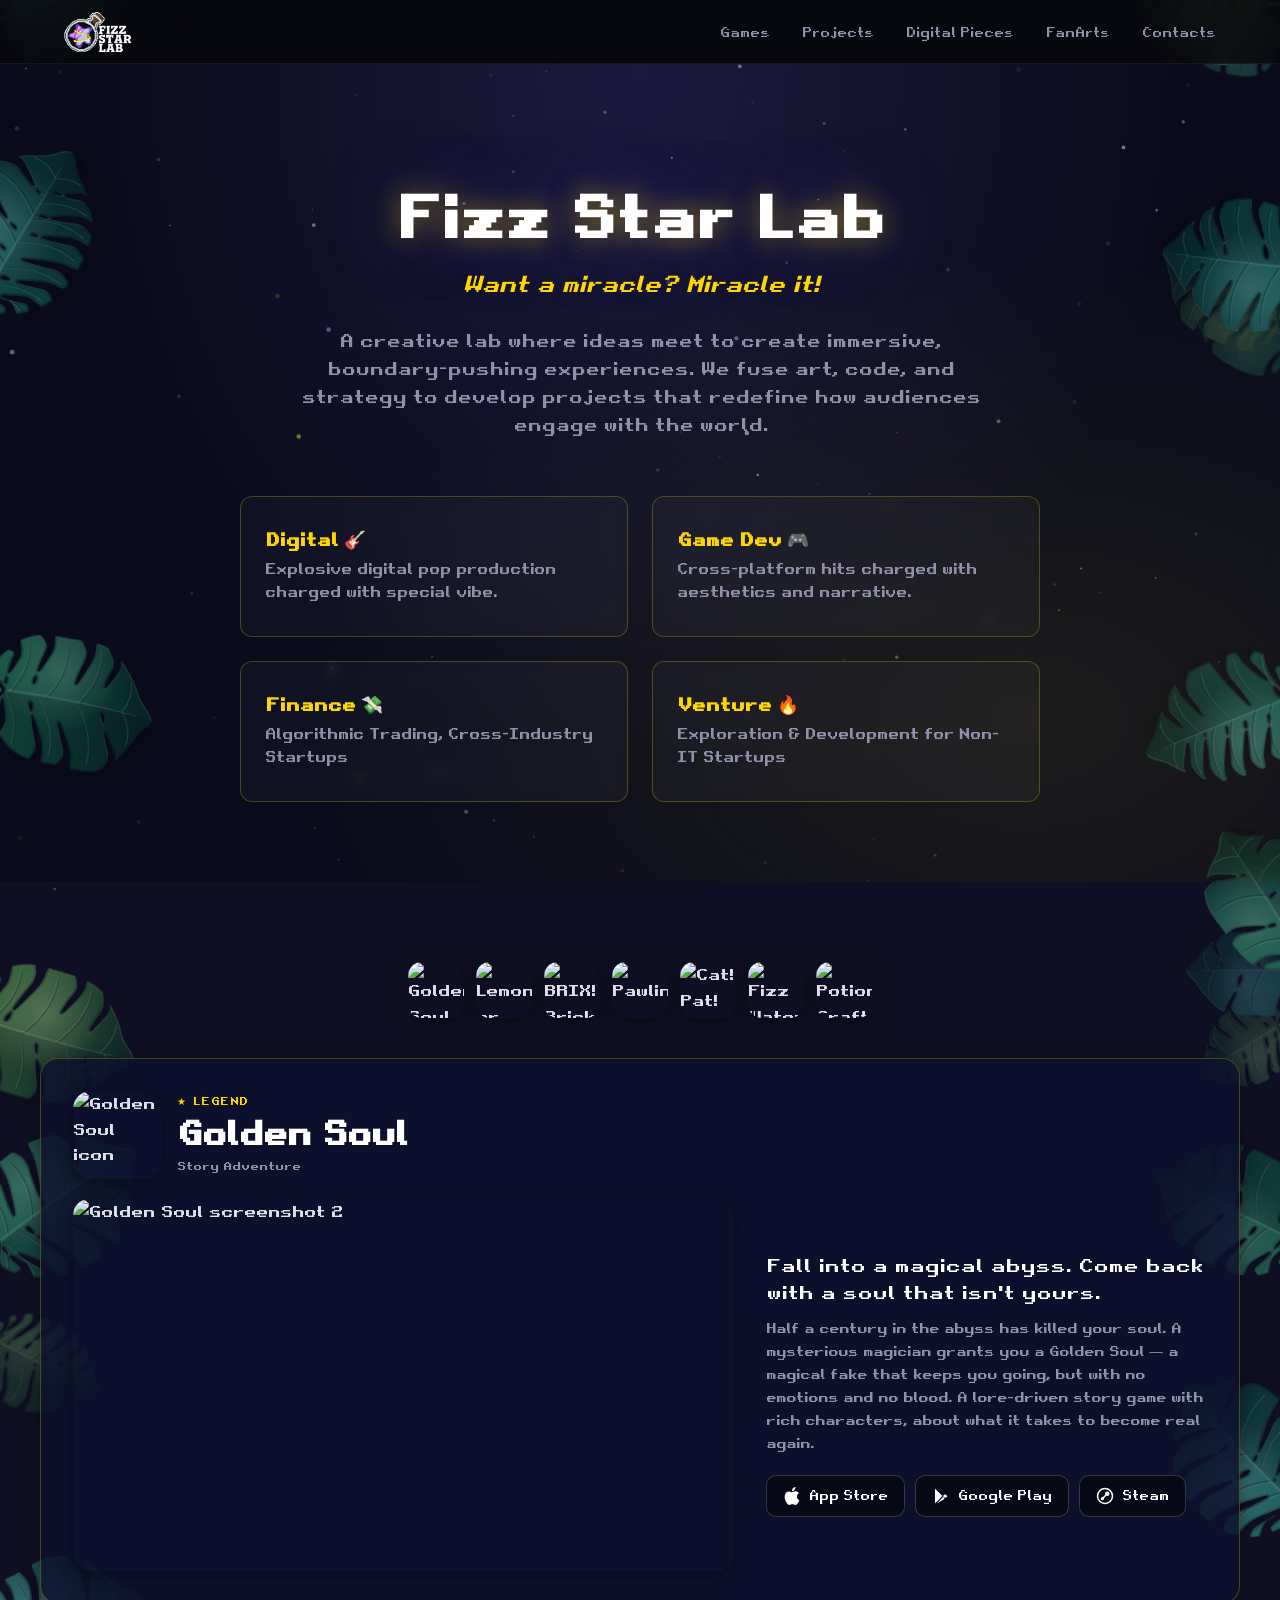
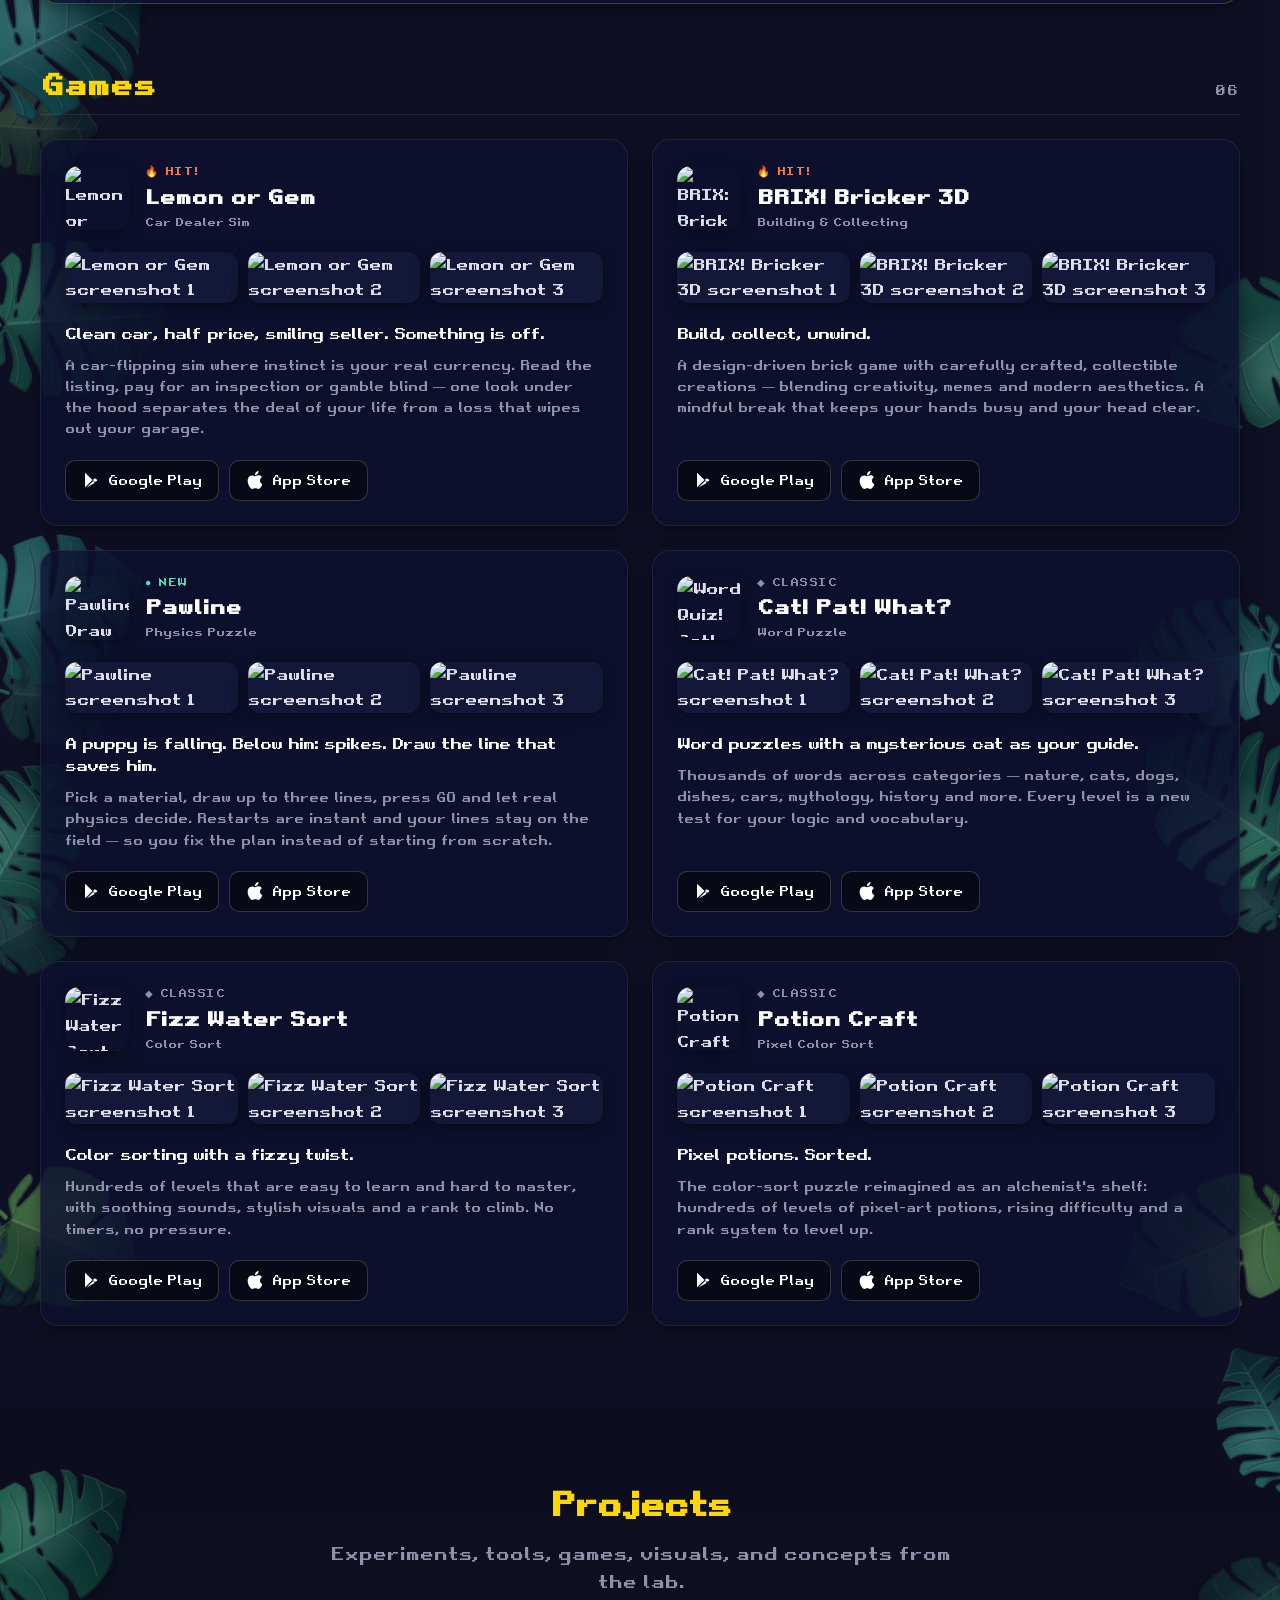
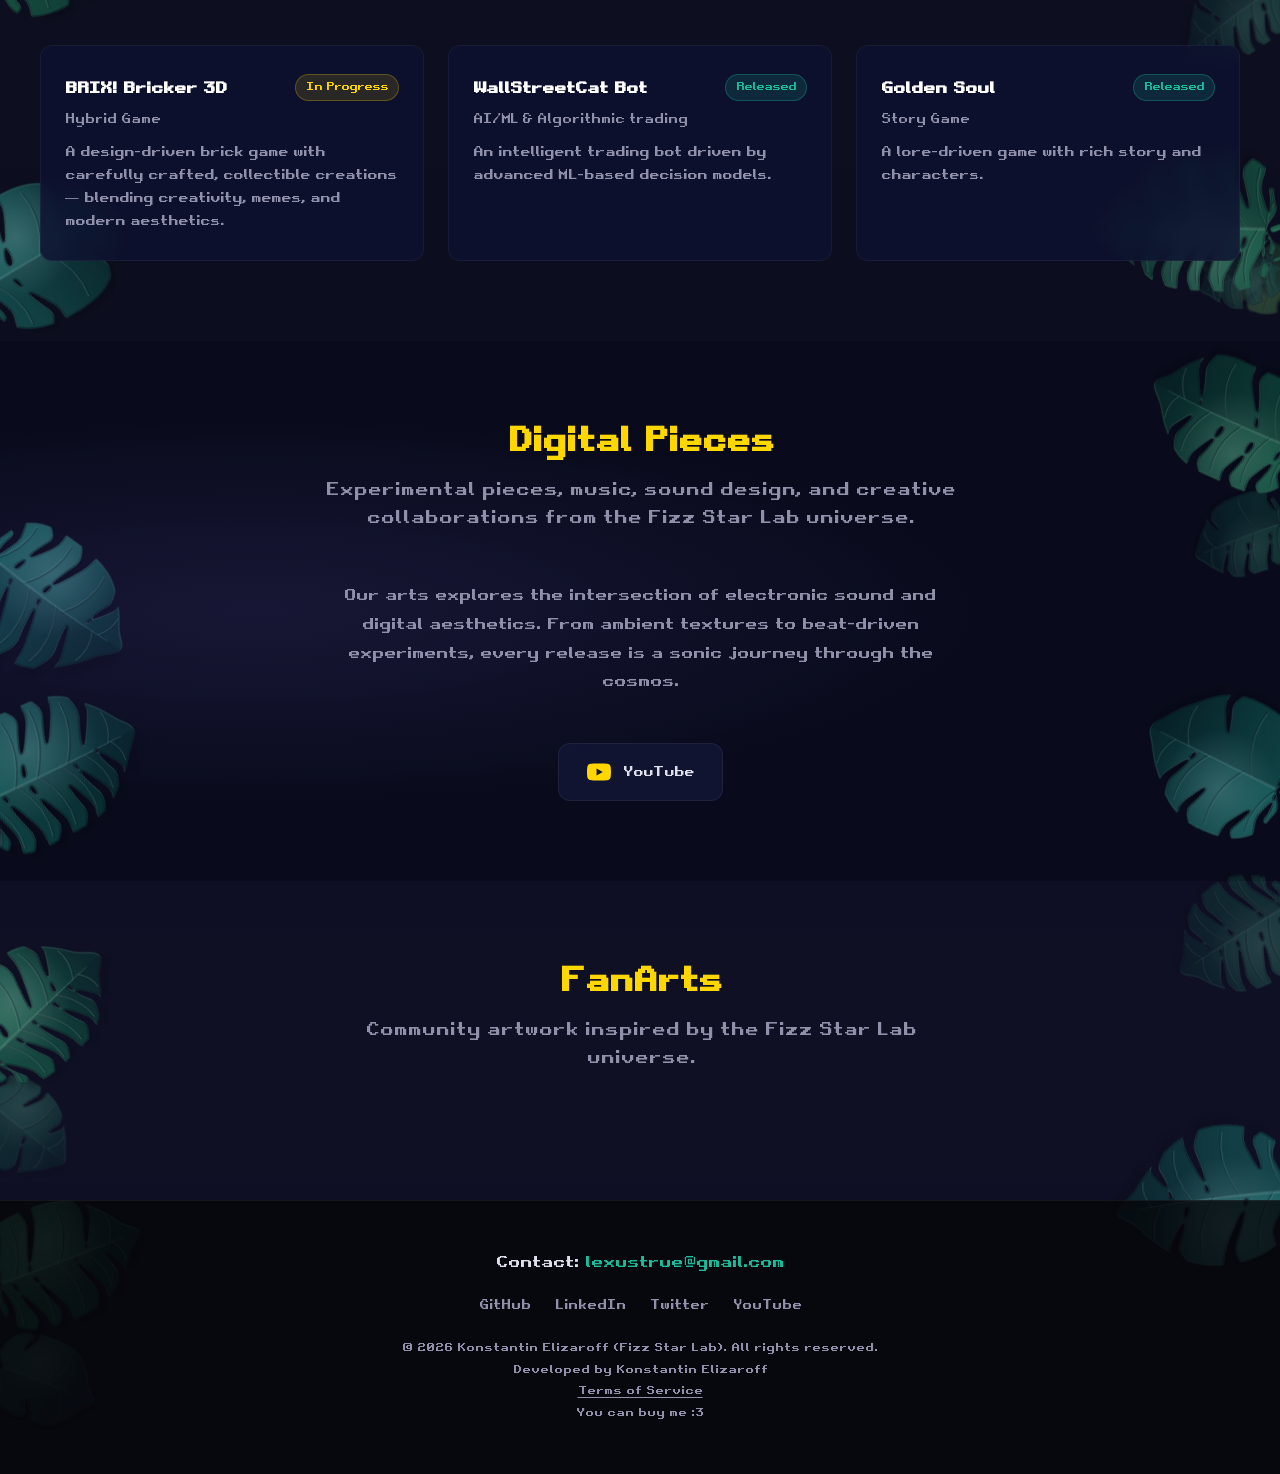
==== commit 3145abcd: "tos" ====
--- a/index.html
+++ b/index.html
@@ -390,8 +390,9 @@
                 <a href="https://www.youtube.com/@TheRealLexusLight" target="_blank">YouTube</a>
             </div>
             <div class="footer-copy">
-                <p>&copy; 2026 Fizz Star Lab. All rights reserved.</p>
+                <p>&copy; 2026 Konstantin Elizaroff (Fizz Star Lab). All rights reserved.</p>
                 <p>Developed by Konstantin Elizaroff</p>
+                <p><a class="footer-legal" href="tos.html">Terms of Service</a></p>
                 <p>You can buy me :3</p>
             </div>
         </div>
--- a/css/footer.css
+++ b/css/footer.css
@@ -61,3 +61,14 @@
         gap: 16px;
     }
 }
+
+.footer-legal {
+    color: var(--text-secondary);
+    text-decoration: underline;
+    text-underline-offset: 3px;
+    transition: color var(--transition-fast);
+}
+
+.footer-legal:hover {
+    color: var(--accent-gold);
+}
